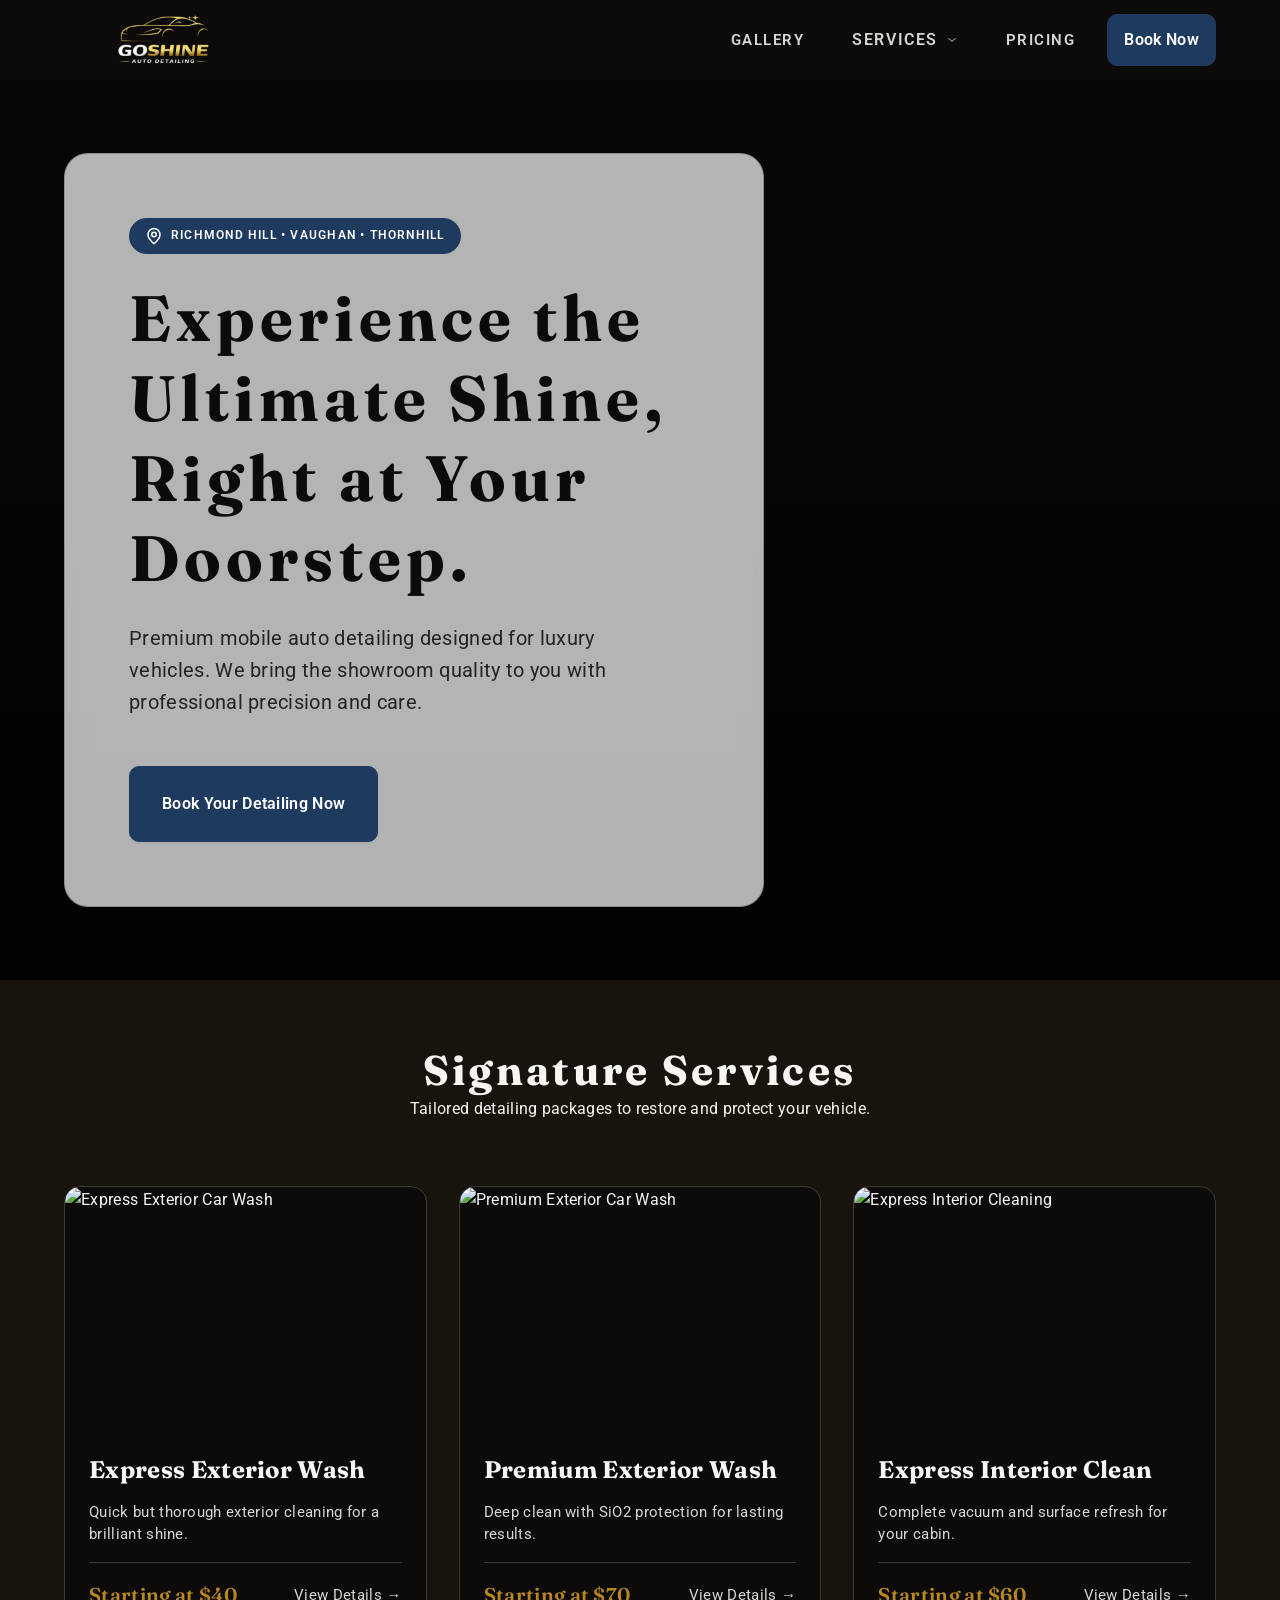
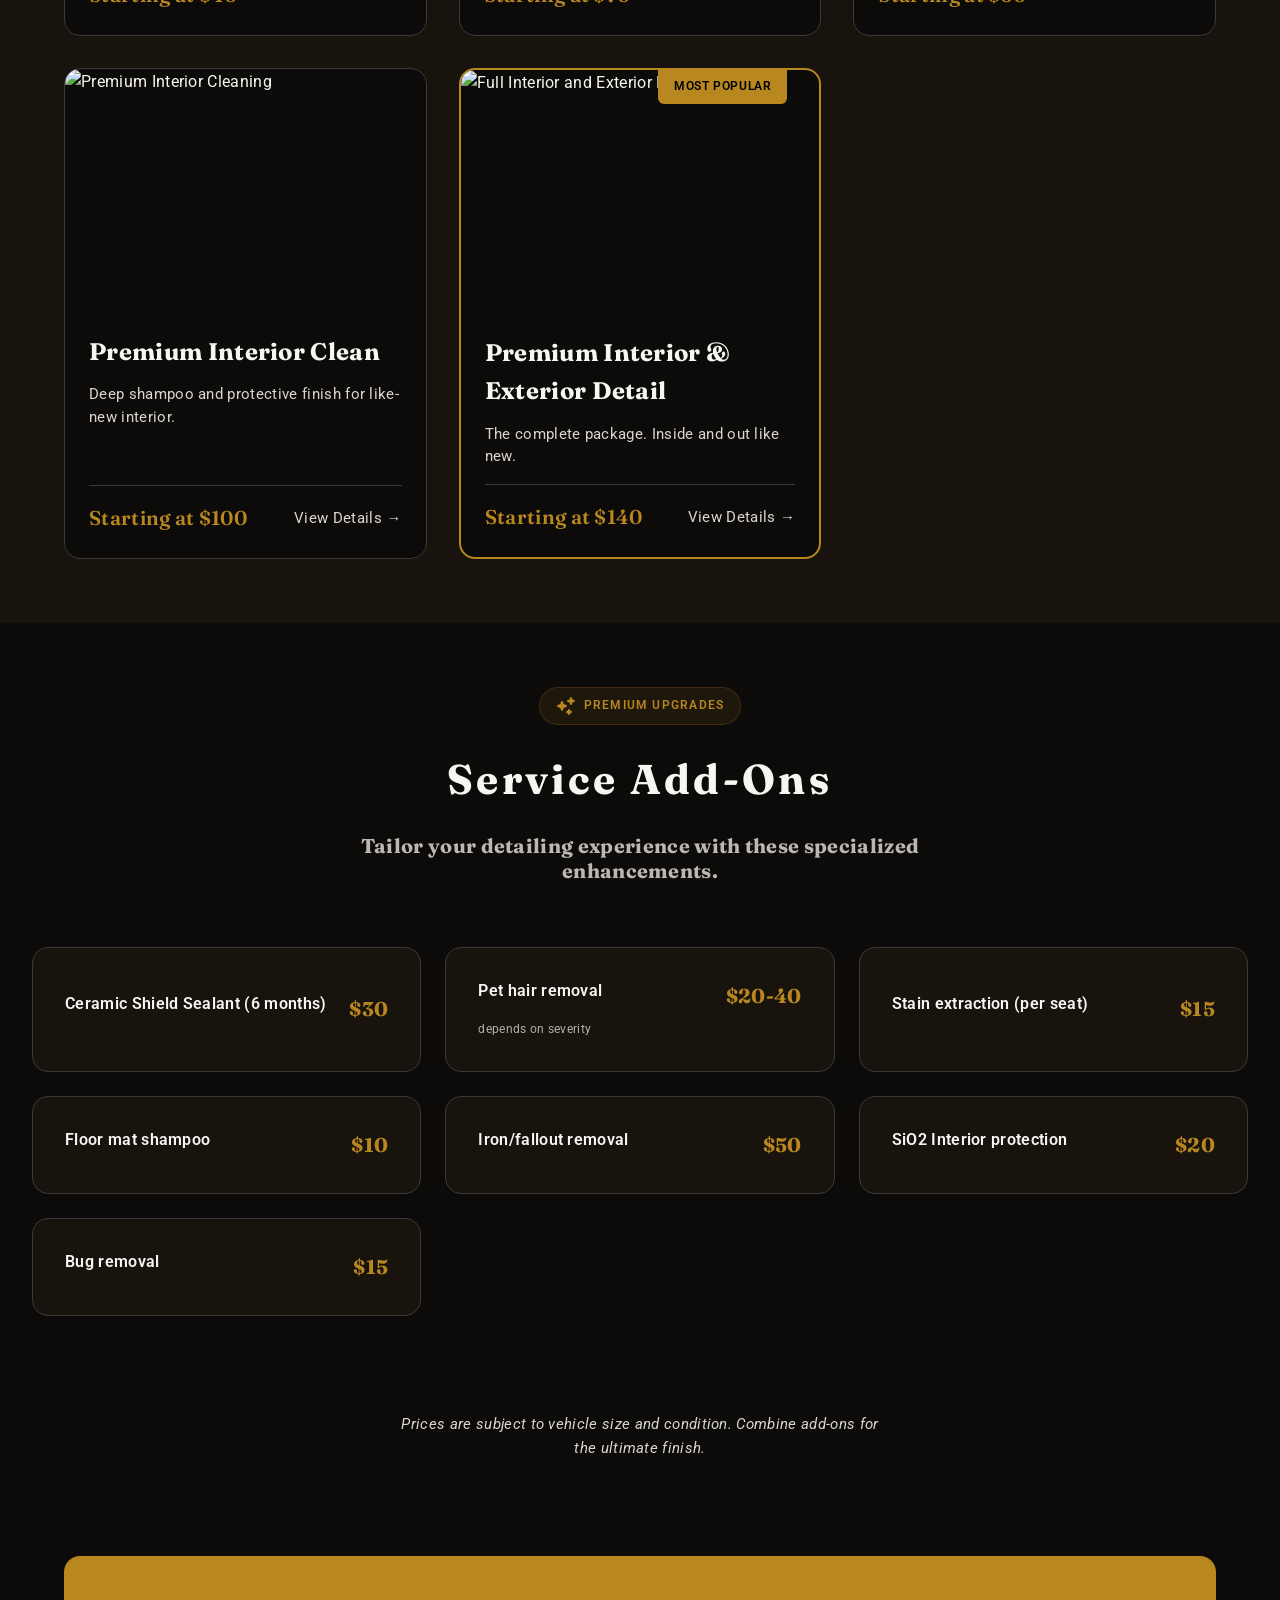
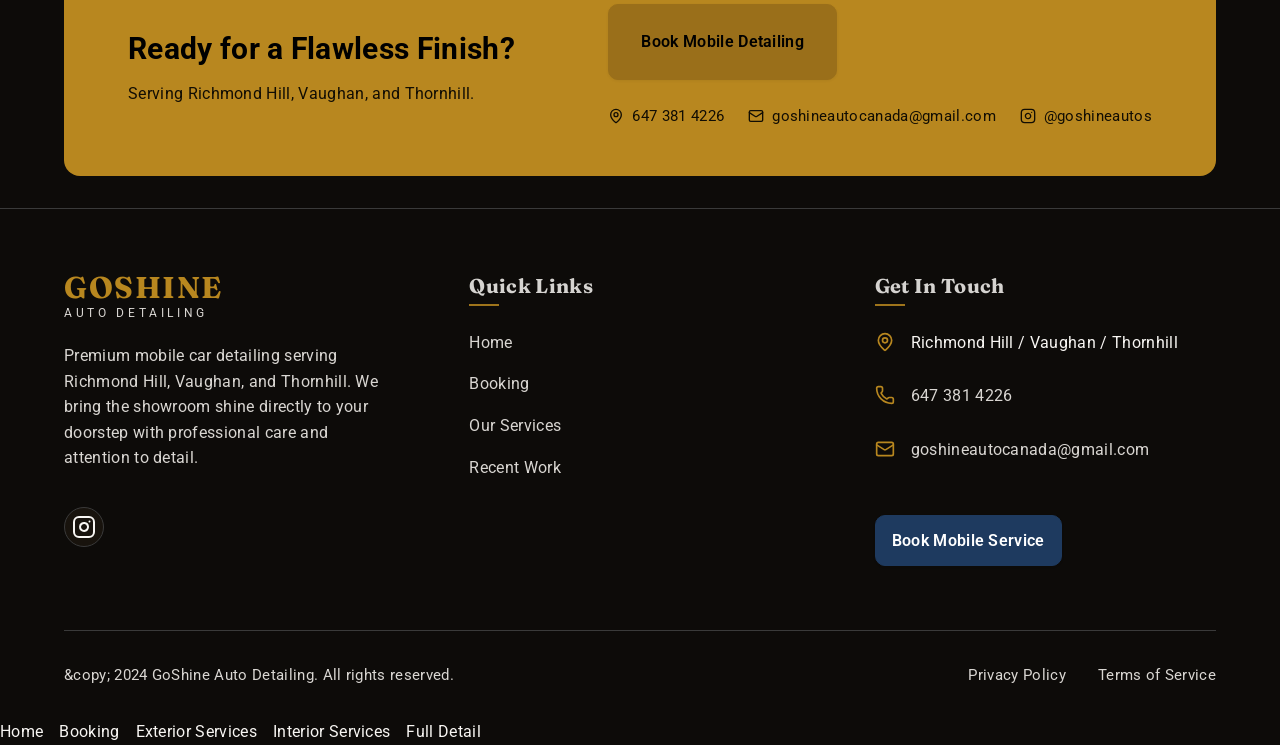
==== index.html @ 60685831 "Commit from TeleportHQ" ====
<!DOCTYPE html>
<html lang="en"
  ><head
    ><title>GoShine Detailing: Mobile Car Detailing in Richmond Hill</title
    ><meta
      name="description"
      content="Professional mobile interior and exterior car detailing services in the Richmond Hill area. Detailing for all vehicles. Book your service today."
    /><meta
      property="og:title"
      content="GoShine Detailing: Mobile Car Detailing in Richmond Hill"
    /><meta
      property="og:description"
      content="Professional mobile interior and exterior car detailing services in the Richmond Hill area. Detailing for all vehicles. Book your service today."
    /><meta
      property="og:image"
      content="https://aheioqhobo.cloudimg.io/v7/_playground-bucket-v2.teleporthq.io_/47fea3ae-00a5-467c-adc6-4e360d4fc31c/9500b003-5b5c-4bd1-be26-4af716f42c86?org_if_sml=1&amp;force_format=original"
    /><meta
      name="viewport"
      content="width=device-width, initial-scale=1.0"
    /><meta charset="utf-8" /><meta
      property="twitter:card"
      content="summary_large_image"
    />

    <style data-tag="reset-style-sheet">
      html {  line-height: 1.15;}body {  margin: 0;}* {  box-sizing: border-box;  border-width: 0;  border-style: solid;  -webkit-font-smoothing: antialiased;}p,li,ul,pre,div,h1,h2,h3,h4,h5,h6,figure,blockquote,figcaption {  margin: 0;  padding: 0;}button {  background-color: transparent;}button,input,optgroup,select,textarea {  font-family: inherit;  font-size: 100%;  line-height: 1.15;  margin: 0;}button,select {  text-transform: none;}button,[type="button"],[type="reset"],[type="submit"] {  -webkit-appearance: button;  color: inherit;}button::-moz-focus-inner,[type="button"]::-moz-focus-inner,[type="reset"]::-moz-focus-inner,[type="submit"]::-moz-focus-inner {  border-style: none;  padding: 0;}button:-moz-focus,[type="button"]:-moz-focus,[type="reset"]:-moz-focus,[type="submit"]:-moz-focus {  outline: 1px dotted ButtonText;}a {  color: inherit;  text-decoration: inherit;}pre {  white-space: normal;}input {  padding: 2px 4px;}img {  display: block;}details {  display: block;  margin: 0;  padding: 0;}summary::-webkit-details-marker {  display: none;}[data-thq="accordion"] [data-thq="accordion-content"] {  max-height: 0;  overflow: hidden;  transition: max-height 0.3s ease-in-out;  padding: 0;}[data-thq="accordion"] details[data-thq="accordion-trigger"][open] + [data-thq="accordion-content"] {  max-height: 1000vh;}details[data-thq="accordion-trigger"][open] summary [data-thq="accordion-icon"] {  transform: rotate(180deg);}html { scroll-behavior: smooth  }
    </style>
    <style data-tag="default-style-sheet">
      html {
        font-family: Roboto;
        font-size: 1rem;
      }

      body {
        font-weight: 400;
        font-style:normal;
        text-decoration: undefined;
        text-transform: undefined;
        letter-spacing: 0.02em;
        line-height: 1.6;
        color: var(--color-on-surface);
        background: var(--color-surface);

        fill: var(--color-on-surface);
      }
    </style>
    <link
      rel="stylesheet"
      href="https://unpkg.com/animate.css@4.1.1/animate.css"
    />
    <link
      rel="shortcut icon"
      href="public/company-logo.png"
      type="icon/png"
      sizes="32x32"
    />
    <link
      rel="stylesheet"
      href="https://fonts.googleapis.com/css2?family=Noto+Sans:ital,wght@0,100;0,200;0,300;0,400;0,500;0,600;0,700;0,800;0,900;1,100;1,200;1,300;1,400;1,500;1,600;1,700;1,800;1,900&amp;display=swap"
      data-tag="font"
    />
    <link
      rel="stylesheet"
      href="https://fonts.googleapis.com/css2?family=Inter:ital,wght@0,100;0,200;0,300;0,400;0,500;0,600;0,700;0,800;0,900;1,100;1,200;1,300;1,400;1,500;1,600;1,700;1,800;1,900&amp;display=swap"
      data-tag="font"
    />
    <link
      rel="stylesheet"
      href="https://fonts.googleapis.com/css2?family=STIX+Two+Text:ital,wght@0,400;0,500;0,600;0,700;1,400;1,500;1,600;1,700&amp;display=swap"
      data-tag="font"
    />
    <link
      rel="stylesheet"
      href="https://fonts.googleapis.com/css2?family=Roboto:ital,wght@0,100;0,200;0,300;0,400;0,500;0,600;0,700;0,800;0,900;1,100;1,200;1,300;1,400;1,500;1,600;1,700;1,800;1,900&amp;display=swap"
      data-tag="font"
    />
    <link
      rel="stylesheet"
      href="https://fonts.googleapis.com/css2?family=Fraunces:ital,wght@0,100;0,200;0,300;0,400;0,500;0,600;0,700;0,800;0,900;1,100;1,200;1,300;1,400;1,500;1,600;1,700;1,800;1,900&amp;display=swap"
      data-tag="font"
    />
    <link
      rel="stylesheet"
      href="https://unpkg.com/@teleporthq/teleport-custom-scripts/dist/style.css"
    />
    <style>
      [data-thq="thq-dropdown"]:hover > [data-thq="thq-dropdown-list"] {
          display: flex;
        }

        [data-thq="thq-dropdown"]:hover > div [data-thq="thq-dropdown-arrow"] {
          transform: rotate(90deg);
        }
    </style>
  </head>
  <body
    ><link rel="stylesheet" href="./style.css" /><div
      ><link href="./index.css" rel="stylesheet" /><div class="home-container1"
        ><navigation-wrapper class="navigation-wrapper"
          ><!--Navigation component--><div class="navigation-container1"
            ><div class="navigation-container2"
              ><div class="navigation-container3"
                ><style>
                  @media (prefers-reduced-motion: reduce) {
                  .navigation-mobile-overlay.is-active {
                    animation: none;
                  }
                  .navigation-wrapper, .navigation-link, .navigation-mobile-link {
                    transition: none;
                  }
                  }
                </style></div
              ></div
            ><nav class="navigation-wrapper"
              ><div class="navigation-container"
                ><a href="index.html"
                  ><div
                    aria-label="GoShine Auto Detailing Home"
                    class="navigation-logo-link"
                    ><div
                      class="navigation-thq-navigation-logo-icon-elm1 navigation-logo-icon"
                      ><img
                        alt="GoShine Auto Detailing Logo"
                        src="public/company-logo-transparent-200h.webp"
                        class="navigation-image" /></div></div></a
                ><div class="navigation-desktop-links"
                  ><a href="index.html"
                    ><div class="navigation-link"><span>Gallery</span></div></a
                  ><div class="navigation-dropdown"
                    ><button
                      aria-label="Services menu"
                      aria-expanded="false"
                      aria-haspopup="true"
                      class="button navigation-dropdown-trigger navigation-link"
                      ><span>Services</span
                      ><svg
                        fill="none"
                        width="12"
                        height="12"
                        stroke="currentColor"
                        viewBox="0 0 24 24"
                        stroke-width="2"
                        stroke-linecap="round"
                        stroke-linejoin="round"
                        class="navigation-thq-navigation-dropdown-icon-elm"
                      >
                        <path d="M6 9l6 6 6-6"></path></svg></button
                    ><div role="menu" class="navigation-dropdown-menu"
                      ><a href="exterior-services.html"
                        ><div role="menuitem" class="navigation-dropdown-item"
                          ><span>Exterior Services</span></div
                        ></a
                      ><a href="interior-services.html"
                        ><div role="menuitem" class="navigation-dropdown-item"
                          ><span>Interior Services</span></div
                        ></a
                      ><a href="full-detail.html"
                        ><div role="menuitem" class="navigation-dropdown-item"
                          ><span>Full Detail</span></div
                        ></a
                      ></div
                    ></div
                  ><a href="#services"
                    ><div
                      class="navigation-thq-navigation-link-elm3 navigation-link"
                      ><span>Pricing</span></div
                    ></a
                  ><a href="booking.html"
                    ><div class="btn btn-sm btn-primary"
                      ><span>Book Now</span></div
                    ></a
                  ></div
                ><button
                  id="navigationMobileToggle"
                  aria-label="Toggle Navigation Menu"
                  aria-controls="navigationMobileOverlay"
                  aria-expanded="false"
                  class="navigation-mobile-toggle"
                  ><svg
                    width="24"
                    xmlns="http://www.w3.org/2000/svg"
                    height="24"
                    viewBox="0 0 24 24"
                    class="navigation-icon-open"
                  >
                    <path
                      d="M4 8h16M4 16h16"
                      fill="none"
                      stroke="currentColor"
                      stroke-width="2"
                      stroke-linecap="round"
                      stroke-linejoin="round"
                    ></path></svg></button></div></nav
            ><div id="navigationMobileOverlay" class="navigation-mobile-overlay"
              ><div class="navigation-overlay-header"
                ><a href="index.html"
                  ><div class="navigation-logo-link"
                    ><div class="navigation-logo-icon"
                      ><img
                        alt="GoShine Auto Detailing Logo"
                        src="public/company-logo-transparent-200h.webp"
                        class="navigation-thq-image-elm" /></div></div></a
                ><button
                  id="navigationMobileClose"
                  aria-label="Close Navigation Menu"
                  class="navigation-mobile-close"
                  ><svg
                    width="24"
                    xmlns="http://www.w3.org/2000/svg"
                    height="24"
                    viewBox="0 0 24 24"
                  >
                    <path
                      d="M20 13c0 5-3.5 7.5-7.66 8.95a1 1 0 0 1-.67-.01C7.5 20.5 4 18 4 13V6a1 1 0 0 1 1-1c2 0 4.5-1.2 6.24-2.72a1.17 1.17 0 0 1 1.52 0C14.51 3.81 17 5 19 5a1 1 0 0 1 1 1zm-5.5-3.5l-5 5m0-5l5 5"
                      fill="none"
                      stroke="currentColor"
                      stroke-width="2"
                      stroke-linecap="round"
                      stroke-linejoin="round"
                    ></path></svg></button></div
              ><div class="navigation-overlay-content"
                ><div class="navigation-mobile-nav"
                  ><a href="index.html"
                    ><div class="navigation-mobile-link"
                      ><span>Gallery</span></div
                    ></a
                  ><a href="#services"
                    ><div
                      class="navigation-thq-navigation-mobile-link-elm2 navigation-mobile-link"
                      ><span>Pricing</span></div
                    ></a
                  ><a href="booking.html"
                    ><div class="navigation-mobile-link"
                      ><span>Booking</span></div
                    ></a
                  ><div data-thq="thq-dropdown" class="thq-dropdown"
                    ><div
                      data-thq="thq-dropdown-toggle"
                      aria-expanded="false"
                      class="thq-dropdown-toggle"
                      ><span>Services</span
                      ><div
                        data-thq="thq-dropdown-arrow"
                        class="navigation-thq-dropdown-arrow"
                        ><svg viewBox="0 0 1024 1024" class="navigation-icon14">
                          <path
                            d="M426 726v-428l214 214z"
                          ></path></svg></div></div
                    ><ul data-thq="thq-dropdown-list" class="thq-dropdown-list"
                      ><a href="exterior-services.html"
                        ><div class="navigation-mobile-link"
                          ><span>Exterior Services</span></div
                        ></a
                      ><a href="interior-services.html"
                        ><div class="navigation-mobile-link"
                          ><span>Interior Services</span></div
                        ></a
                      ><a href="full-detail.html"
                        ><div class="navigation-mobile-link"
                          ><span>Full Detail</span></div
                        ></a
                      ></ul
                    ></div
                  ></div
                ><div class="navigation-mobile-footer"
                  ><p class="navigation-mobile-location"
                    >Richmond Hill • Vaughan • Thornhill</p
                  ><div class="navigation-thq-navigation-mobile-contact-elm"
                    ><a href="tel:6473814226" class="navigation-link3"
                      ><div class="navigation-mobile-contact-link"
                        ><svg
                          fill="none"
                          width="18"
                          height="18"
                          stroke="currentColor"
                          viewBox="0 0 24 24"
                          stroke-width="2"
                        >
                          <path
                            d="M20 10c0 4.993-5.539 10.193-7.399 11.799a1 1 0 0 1-1.202 0C9.539 20.193 4 14.993 4 10a8 8 0 0 1 16 0"
                            stroke-linecap="round"
                            stroke-linejoin="round"
                          ></path>
                          <circle r="3" cx="12" cy="10"></circle></svg
                        ><span>647 381 4226</span></div
                      ></a
                    ><a
                      href="mailto:goshineautocanada@gmail.com?subject="
                      class="navigation-link4"
                      ><div class="navigation-mobile-contact-link"
                        ><svg
                          fill="none"
                          width="18"
                          height="18"
                          stroke="currentColor"
                          viewBox="0 0 24 24"
                          stroke-width="2"
                        >
                          <path
                            d="m22 7l-8.991 5.727a2 2 0 0 1-2.009 0L2 7"
                            stroke-linecap="round"
                            stroke-linejoin="round"
                          ></path>
                          <rect
                            x="2"
                            y="4"
                            rx="2"
                            width="20"
                            height="16"
                            stroke-linecap="round"
                            stroke-linejoin="round"
                          ></rect></svg
                        ><span>goshineautocanada@gmail.com</span></div
                      ></a
                    ><a
                      href="https://www.instagram.com/goshineautos/"
                      class="navigation-link5"
                      ><div class="navigation-mobile-contact-link"
                        ><svg
                          fill="none"
                          width="18"
                          height="18"
                          stroke="currentColor"
                          viewBox="0 0 24 24"
                          stroke-width="2"
                        >
                          <rect
                            x="2"
                            y="2"
                            rx="5"
                            width="20"
                            height="20"
                            stroke-linecap="round"
                            stroke-linejoin="round"
                          ></rect>
                          <path
                            d="M16 11.37A4 4 0 1 1 12.63 8 4 4 0 0 1 16 11.37z"
                            stroke-linecap="round"
                            stroke-linejoin="round"
                          ></path>
                          <line
                            x1="17.5"
                            x2="17.51"
                            y1="6.5"
                            y2="6.5"
                            stroke-linecap="round"
                            stroke-linejoin="round"
                          ></line></svg
                        ><span>@goshineautos</span></div
                      ></a
                    ></div
                  ><a href="booking.html"
                    ><div class="btn-lg btn btn-primary navigation-mobile-cta"
                      ><span>Book Premium Detailing</span></div
                    ></a
                  ></div
                ></div
              ></div
            ><div class="navigation-container4"
              ><div class="navigation-container5"
                ><style>
                          @keyframes navigationFadeIn {from {opacity: 0;
                  transform: translateY(-10px);}
                  to {opacity: 1;
                  transform: translateY(0);}}
                </style>
              </div></div
            ><div class="navigation-container6"
              ><div class="navigation-container7"
                ><script>
                  document.addEventListener('DOMContentLoaded', function() {
                    ;(function () {
                              const mobileToggle = document.getElementById("navigationMobileToggle")
                              const mobileOverlay = document.getElementById("navigationMobileOverlay")
                              const mobileClose = document.getElementById("navigationMobileClose")
                              const mobileLinks = document.querySelectorAll(".navigation-mobile-link")
                              const dropdownToggle = document.querySelector('[data-thq="thq-dropdown-toggle"]')
                              const dropdown = document.querySelector('[data-thq="thq-dropdown"]')
                              const dropdownArrow = document.querySelector('[data-thq="thq-dropdown-arrow"]')

                              function openMenu() {
                                mobileOverlay.classList.add("is-active")
                                mobileToggle.setAttribute("aria-expanded", "true")
                                document.body.style.overflow = "hidden"
                              }
                              function closeMenu() {
                                mobileOverlay.classList.remove("is-active")
                                mobileToggle.setAttribute("aria-expanded", "false")
                                document.body.style.overflow = ""
                              }

                              // Dropdown toggle functionality
                              if (dropdownToggle && dropdown) {
                                dropdownToggle.addEventListener("click", (e) => {
                                  e.preventDefault()
                                  const isOpen = dropdown.getAttribute("data-thq-state") === "open"
                                  if (isOpen) {
                                    dropdown.setAttribute("data-thq-state", "closed")
                                    if (dropdownArrow) dropdownArrow.style.transform = "rotate(0deg)"
                                  } else {
                                    dropdown.setAttribute("data-thq-state", "open")
                                    if (dropdownArrow) dropdownArrow.style.transform = "rotate(90deg)"
                                  }
                                })
                              }

                              mobileToggle.addEventListener("click", openMenu)
                              mobileClose.addEventListener("click", closeMenu)
                              mobileLinks.forEach((link) => {
                                link.addEventListener("click", closeMenu)
                              })
                              // Close on escape key
                              document.addEventListener("keydown", (e) => {
                                if (e.key === "Escape" && mobileOverlay.classList.contains("is-active")) {
                                  closeMenu()
                                }
                              })
                            })()
                  });
                </script></div
              ></div
            ></div
          ></navigation-wrapper
        ><section class="hero-section"
          ><div class="hero-bg-media"
            ><video
              src="https://videos.pexels.com/video-files/6872083/6872083-hd_1280_720_25fps.mp4"
              loop="true"
              muted="true"
              poster="https://images.pexels.com/videos/6872083/pictures/preview-0.jpg"
              autoplay="true"
              playsinline="true"
            ></video
            ><div class="hero-overlay"></div></div
          ><div class="hero-container"
            ><div class="hero-card"
              ><div class="hero-badge"
                ><div class="flex-row"
                  ><svg
                    width="18"
                    xmlns="http://www.w3.org/2000/svg"
                    height="18"
                    viewBox="0 0 24 24"
                  >
                    <g
                      fill="none"
                      stroke="currentColor"
                      stroke-width="2"
                      stroke-linecap="round"
                      stroke-linejoin="round"
                    >
                      <path
                        d="M20 10c0 4.993-5.539 10.193-7.399 11.799a1 1 0 0 1-1.202 0C9.539 20.193 4 14.993 4 10a8 8 0 0 1 16 0"
                      ></path>
                      <circle r="3" cx="12" cy="10"></circle>
                    </g></svg
                  ><span>Richmond Hill • Vaughan • Thornhill</span></div
                ></div
              ><h1 class="hero-title home-hero-title"
                >Experience the Ultimate Shine, Right at Your Doorstep.</h1
              ><p class="home-hero-subtitle hero-subtitle"
                >Premium mobile auto detailing designed for luxury vehicles. We
                bring the showroom quality to you with professional precision
                and care.</p
              ><div class="hero-actions"
                ><a href="booking.html"
                  ><div
                    ><div class="btn-lg btn btn-primary"
                      ><span>Book Your Detailing Now</span></div
                    ></div
                  ></a
                ></div
              ></div
            ></div
          ></section
        ><section id="services" class="services-section"
          ><div class="services-container"
            ><div class="services-header"
              ><h2 class="section-title">Signature Services</h2
              ><p class="section-content"
                >Tailored detailing packages to restore and protect your
                vehicle.</p
              ></div
            ><div class="services-grid"
              ><div data-service="express-exterior" class="service-card"
                ><div class="service-image"
                  ><img
                    alt="Express Exterior Car Wash"
                    src="https://images.pexels.com/photos/4870702/pexels-photo-4870702.jpeg?auto=compress&amp;cs=tinysrgb&amp;w=1500" /></div
                ><div class="service-card-content"
                  ><h3 class="service-name">Express Exterior Wash</h3
                  ><p class="service-description"
                    >Quick but thorough exterior cleaning for a brilliant
                    shine.</p
                  ><div class="service-card-footer"
                    ><span class="starting-price">Starting at $40</span
                    ><a
                      href="exterior-services.html"
                      class="home-thq-view-details-elm1 view-details"
                      >View Details →</a
                    ></div
                  ></div
                ></div
              ><div data-service="premium-exterior" class="service-card"
                ><div class="service-image"
                  ><img
                    alt="Premium Exterior Car Wash"
                    src="https://images.pexels.com/photos/6872582/pexels-photo-6872582.jpeg?auto=compress&amp;cs=tinysrgb&amp;w=1500" /></div
                ><div class="service-card-content"
                  ><h3 class="service-name">Premium Exterior Wash</h3
                  ><p class="service-description"
                    >Deep clean with SiO2 protection for lasting results.</p
                  ><div class="service-card-footer"
                    ><span class="starting-price">Starting at $70</span
                    ><a
                      href="exterior-services.html"
                      class="home-thq-view-details-elm2 view-details"
                      >View Details →</a
                    ></div
                  ></div
                ></div
              ><div data-service="express-interior" class="service-card"
                ><div class="service-image"
                  ><img
                    alt="Express Interior Cleaning"
                    src="https://images.pexels.com/photos/5233264/pexels-photo-5233264.jpeg?auto=compress&amp;cs=tinysrgb&amp;w=1500" /></div
                ><div class="service-card-content"
                  ><h3 class="service-name">Express Interior Clean</h3
                  ><p class="service-description"
                    >Complete vacuum and surface refresh for your cabin.</p
                  ><div class="service-card-footer"
                    ><span class="starting-price">Starting at $60</span
                    ><a
                      href="interior-services.html"
                      class="home-thq-view-details-elm3 view-details"
                      >View Details →</a
                    ></div
                  ></div
                ></div
              ><div data-service="premium-interior" class="service-card"
                ><div class="service-image"
                  ><img
                    alt="Premium Interior Cleaning"
                    src="https://images.pexels.com/photos/5233285/pexels-photo-5233285.jpeg?auto=compress&amp;cs=tinysrgb&amp;w=1500" /></div
                ><div class="service-card-content"
                  ><h3 class="service-name">Premium Interior Clean</h3
                  ><p class="service-description"
                    >Deep shampoo and protective finish for like-new
                    interior.</p
                  ><div class="service-card-footer"
                    ><span class="starting-price">Starting at $100</span
                    ><a
                      href="interior-services.html"
                      class="home-thq-view-details-elm4 view-details"
                      >View Details →</a
                    ></div
                  ></div
                ></div
              ><div
                data-service="full-detail"
                class="home-thq-service-card-elm5 service-card"
                ><div class="home-thq-popular-badge-elm"
                  ><span>Most Popular</span></div
                ><div class="service-image"
                  ><img
                    alt="Full Interior and Exterior Detail"
                    src="https://images.pexels.com/photos/6873174/pexels-photo-6873174.jpeg?auto=compress&amp;cs=tinysrgb&amp;w=1500" /></div
                ><div class="service-card-content"
                  ><h3 class="service-name"
                    >Premium Interior &amp; Exterior Detail</h3
                  ><p class="service-description"
                    >The complete package. Inside and out like new.</p
                  ><div class="service-card-footer"
                    ><span class="starting-price">Starting at $140</span
                    ><a
                      href="full-detail.html"
                      class="home-thq-view-details-elm5 view-details"
                      >View Details →</a
                    ></div
                  ></div
                ></div
              ></div
            ></div
          ><div id="modal-express-exterior" class="service-modal"
            ><div
              onclick="closeServiceModal('express-exterior')"
              class="service-modal-overlay"
            ></div
            ><div class="service-modal-content"
              ><button
                onclick="closeServiceModal('express-exterior')"
                aria-label="Close modal"
                class="button service-modal-close"
                ><svg
                  fill="none"
                  width="24"
                  height="24"
                  stroke="currentColor"
                  viewBox="0 0 24 24"
                  stroke-width="2"
                >
                  <path d="M18 6L6 18M6 6l12 12"></path></svg></button
              ><div class="service-modal-header"
                ><h3>Express Exterior Wash</h3
                ><p class="modal-subtitle"
                  >Quick but thorough exterior cleaning</p
                ></div
              ><div class="service-modal-body"
                ><ul class="service-features list"
                  ><li class="list-item"
                    ><span>Safe Pressure Wash &amp; Foam Bath</span></li
                  ><li class="list-item"
                    ><span>Hand Wash &amp; Towel Dry</span></li
                  ><li class="list-item"><span>Wheel &amp; Tire Clean</span></li
                  ><li class="list-item"><span>Tire Dressing</span></li
                  ><li class="list-item"
                    ><span>Door Jamb Wipe-Down</span></li
                  ></ul
                ><div class="service-pricing"
                  ><h4>Pricing</h4
                  ><div class="pricing-row"
                    ><span class="vehicle-type">Sedan</span
                    ><span class="price">$40</span></div
                  ><div class="pricing-row"
                    ><span class="vehicle-type">SUV</span
                    ><span class="price">$50</span></div
                  ></div
                ></div
              ><div class="service-modal-footer"
                ><a href="booking.html"
                  ><div class="btn-lg btn btn-primary"
                    ><span>Book This Service</span></div
                  ></a
                ></div
              ></div
            ></div
          ><div id="modal-premium-exterior" class="service-modal"
            ><div
              onclick="closeServiceModal('premium-exterior')"
              class="service-modal-overlay"
            ></div
            ><div class="service-modal-content"
              ><button
                onclick="closeServiceModal('premium-exterior')"
                aria-label="Close modal"
                class="button service-modal-close"
                ><svg
                  fill="none"
                  width="24"
                  height="24"
                  stroke="currentColor"
                  viewBox="0 0 24 24"
                  stroke-width="2"
                >
                  <path d="M18 6L6 18M6 6l12 12"></path></svg></button
              ><div class="service-modal-header"
                ><h3>Premium Exterior Wash</h3
                ><p class="modal-subtitle"
                  >Deep clean with lasting protection</p
                ></div
              ><div class="service-modal-body"
                ><ul class="service-features list"
                  ><li class="list-item"
                    ><span>Safe Hand Wash &amp; De-Bug</span></li
                  ><li class="list-item"
                    ><span>Deep Wheel &amp; Well Clean</span></li
                  ><li class="list-item"><span>Precision Brush Detail</span></li
                  ><li class="list-item"
                    ><span>6-Month SiO2 Protection</span></li
                  ><li class="list-item"
                    ><span>Trim &amp; Tire Restoration</span></li
                  ><li class="list-item"
                    ><span>Door &amp; Trunk Jambs</span></li
                  ></ul
                ><div class="service-pricing"
                  ><h4>Pricing</h4
                  ><div class="pricing-row"
                    ><span class="vehicle-type">Sedan</span
                    ><span class="price">$70</span></div
                  ><div class="pricing-row"
                    ><span class="vehicle-type">SUV</span
                    ><span class="price">$80</span></div
                  ></div
                ></div
              ><div class="service-modal-footer"
                ><a href="booking.html"
                  ><div class="btn-lg btn btn-primary"
                    ><span>Book This Service</span></div
                  ></a
                ></div
              ></div
            ></div
          ><div id="modal-express-interior" class="service-modal"
            ><div
              onclick="closeServiceModal('express-interior')"
              class="service-modal-overlay"
            ></div
            ><div class="service-modal-content"
              ><button
                onclick="closeServiceModal('express-interior')"
                aria-label="Close modal"
                class="button service-modal-close"
                ><svg
                  fill="none"
                  width="24"
                  height="24"
                  stroke="currentColor"
                  viewBox="0 0 24 24"
                  stroke-width="2"
                >
                  <path d="M18 6L6 18M6 6l12 12"></path></svg></button
              ><div class="service-modal-header"
                ><h3>Express Interior Clean</h3
                ><p class="modal-subtitle">Complete cabin refresh</p></div
              ><div class="service-modal-body"
                ><ul class="service-features list"
                  ><li class="list-item"
                    ><span>Complete Interior Vacuum</span></li
                  ><li class="list-item"><span>Surface Wipe-Down</span></li
                  ><li class="list-item"><span>Door Jamb Refresh</span></li
                  ><li class="list-item"><span>Rubber Mat Wash</span></li
                  ><li class="list-item"><span>Light Spot Cleaning</span></li
                  ><li class="list-item"><span>Streak-Free Glass</span></li></ul
                ><div class="service-pricing"
                  ><h4>Pricing</h4
                  ><div class="pricing-row"
                    ><span class="vehicle-type">Sedan</span
                    ><span class="price">$60</span></div
                  ><div class="pricing-row"
                    ><span class="vehicle-type">SUV</span
                    ><span class="price">$70</span></div
                  ><div class="pricing-row"
                    ><span class="vehicle-type">Truck/Large SUV/Minivan</span
                    ><span class="price">$80</span></div
                  ></div
                ></div
              ><div class="service-modal-footer"
                ><a href="booking.html"
                  ><div class="btn-lg btn btn-primary"
                    ><span>Book This Service</span></div
                  ></a
                ></div
              ></div
            ></div
          ><div id="modal-premium-interior" class="service-modal"
            ><div
              onclick="closeServiceModal('premium-interior')"
              class="service-modal-overlay"
            ></div
            ><div class="service-modal-content"
              ><button
                onclick="closeServiceModal('premium-interior')"
                aria-label="Close modal"
                class="button service-modal-close"
                ><svg
                  fill="none"
                  width="24"
                  height="24"
                  stroke="currentColor"
                  viewBox="0 0 24 24"
                  stroke-width="2"
                >
                  <path d="M18 6L6 18M6 6l12 12"></path></svg></button
              ><div class="service-modal-header"
                ><h3>Premium Interior Clean</h3
                ><p class="modal-subtitle"
                  >Deep clean with protective finish</p
                ></div
              ><div class="service-modal-body"
                ><ul class="service-features list"
                  ><li class="list-item"
                    ><span>Deep Carpet &amp; Mat Shampoo</span></li
                  ><li class="list-item"
                    ><span>Precision Surface Cleaning</span></li
                  ><li class="list-item"><span>Door &amp; Trunk Jambs</span></li
                  ><li class="list-item"
                    ><span>3-Month Protective Finish</span></li
                  ><li class="list-item"
                    ><span>Crystal Clear Glass</span></li
                  ></ul
                ><div class="service-pricing"
                  ><h4>Pricing</h4
                  ><div class="pricing-row"
                    ><span class="vehicle-type">Sedan</span
                    ><span class="price">$100</span></div
                  ><div class="pricing-row"
                    ><span class="vehicle-type">SUV</span
                    ><span class="price">$120</span></div
                  ><div class="pricing-row"
                    ><span class="vehicle-type">Truck/Large SUV/Minivan</span
                    ><span class="price">$130</span></div
                  ></div
                ></div
              ><div class="service-modal-footer"
                ><a href="booking.html"
                  ><div class="btn-lg btn btn-primary"
                    ><span>Book This Service</span></div
                  ></a
                ></div
              ></div
            ></div
          ><div id="modal-full-detail" class="service-modal"
            ><div
              onclick="closeServiceModal('full-detail')"
              class="service-modal-overlay"
            ></div
            ><div class="service-modal-content"
              ><button
                onclick="closeServiceModal('full-detail')"
                aria-label="Close modal"
                class="button service-modal-close"
                ><svg
                  fill="none"
                  width="24"
                  height="24"
                  stroke="currentColor"
                  viewBox="0 0 24 24"
                  stroke-width="2"
                >
                  <path d="M18 6L6 18M6 6l12 12"></path></svg></button
              ><div class="service-modal-header"
                ><div class="home-thq-modal-badge-elm"
                  ><span>Most Popular</span></div
                ><h3>Premium Interior &amp; Exterior Detail</h3
                ><p class="modal-subtitle"
                  >The complete detailing experience</p
                ></div
              ><div class="service-modal-body"
                ><ul class="service-features list"
                  ><li class="list-item"
                    ><span>Deep Hand Wash &amp; De-Bug</span></li
                  ><li class="list-item"
                    ><span>Total Wheel &amp; Well Care</span></li
                  ><li class="list-item"><span>Precision Brush Detail</span></li
                  ><li class="list-item"
                    ><span>Deep Shampoo &amp; Extraction</span></li
                  ><li class="list-item"
                    ><span>6-Month SiO2 Protection</span></li
                  ><li class="list-item"
                    ><span>Advanced Surface Restoration</span></li
                  ><li class="list-item"><span>Complete Jamb Cleaning</span></li
                  ><li class="list-item"
                    ><span>Crystal Clear Glass</span></li
                  ></ul
                ><div class="service-pricing"
                  ><h4>Pricing</h4
                  ><div class="pricing-row"
                    ><span class="vehicle-type">Sedan</span
                    ><span class="price">$140</span></div
                  ><div class="pricing-row"
                    ><span class="vehicle-type">SUV</span
                    ><span class="price">$170</span></div
                  ><div class="pricing-row"
                    ><span class="vehicle-type">Truck/Large SUV/Minivan</span
                    ><span class="price">$180</span></div
                  ></div
                ></div
              ><div class="service-modal-footer"
                ><a href="booking.html"
                  ><div class="btn-lg btn btn-primary"
                    ><span>Book This Service</span></div
                  ></a
                ></div
              ></div
            ></div
          ><div class="home-container3"
            ><div class="home-container4"
              ><script>
                document.addEventListener('DOMContentLoaded', function() {
                  (function(){
                        function openServiceModal(serviceId) {
                          const modal = document.getElementById("modal-" + serviceId)
                          if (modal) {
                            modal.classList.add("is-active")
                            document.body.style.overflow = "hidden"
                          }
                        }

                        function closeServiceModal(serviceId) {
                          const modal = document.getElementById("modal-" + serviceId)
                          if (modal) {
                            modal.classList.remove("is-active")
                            document.body.style.overflow = ""
                          }
                        }

                        // Close modal on Escape key
                        document.addEventListener("keydown", (e) => {
                          if (e.key === "Escape") {
                            const activeModal = document.querySelector(".service-modal.is-active")
                            if (activeModal) {
                              activeModal.classList.remove("is-active")
                              document.body.style.overflow = ""
                            }
                          }
                        })
                      })()
                });
              </script></div
            ></div
          ></section
        ><add-ons-wrapper class="add-ons-wrapper"
          ><!--AddOns component--><div class="add-ons-container1"
            ><section aria-labelledby="add-ons-title" class="add-ons-section"
              ><div class="add-ons-container"
                ><header class="add-ons-header"
                  ><div class="add-ons-badge"
                    ><svg
                      width="20"
                      xmlns="http://www.w3.org/2000/svg"
                      height="20"
                      viewBox="0 0 20 20"
                      aria-hidden="true"
                    >
                      <path
                        d="M15.98 1.804a1 1 0 0 0-1.96 0l-.24 1.192a1 1 0 0 1-.784.785l-1.192.238a1 1 0 0 0 0 1.962l1.192.238a1 1 0 0 1 .785.785l.238 1.192a1 1 0 0 0 1.962 0l.238-1.192a1 1 0 0 1 .785-.785l1.192-.238a1 1 0 0 0 0-1.962l-1.192-.238a1 1 0 0 1-.785-.785zm-9.031 3.88a1 1 0 0 0-1.898 0l-.683 2.051a1 1 0 0 1-.633.633l-2.051.683a1 1 0 0 0 0 1.898l2.051.684a1 1 0 0 1 .633.632l.683 2.051a1 1 0 0 0 1.898 0l.683-2.051a1 1 0 0 1 .633-.633l2.051-.683a1 1 0 0 0 0-1.898l-2.051-.683a1 1 0 0 1-.633-.633zm7 8a1 1 0 0 0-1.898 0l-.184.551a1 1 0 0 1-.632.633l-.551.183a1 1 0 0 0 0 1.898l.551.183a1 1 0 0 1 .633.633l.183.551a1 1 0 0 0 1.898 0l.184-.551a1 1 0 0 1 .632-.633l.551-.183a1 1 0 0 0 0-1.898l-.551-.184a1 1 0 0 1-.633-.632z"
                        fill="currentColor"
                      ></path></svg
                    ><span>Premium Upgrades</span></div
                  ><h2 id="add-ons-title" class="section-title"
                    >Service Add-Ons</h2
                  ><p class="section-subtitle"
                    >Tailor your detailing experience with these specialized
                    enhancements.</p
                  ></header
                ><div class="add-ons-grid"
                  ><div class="add-ons-card"
                    ><div class="add-ons-card-content"
                      ><span class="add-ons-name"
                        >Ceramic Shield Sealant (6 months)</span
                      ><span class="add-ons-price">$30</span></div
                    ></div
                  ><div class="add-ons-card"
                    ><div class="add-ons-card-content"
                      ><span class="add-ons-name">Pet hair removal</span
                      ><span class="add-ons-price">$20-40</span></div
                    ><p class="add-ons-note">depends on severity</p></div
                  ><div class="add-ons-card"
                    ><div class="add-ons-card-content"
                      ><span class="add-ons-name"
                        >Stain extraction (per seat)</span
                      ><span class="add-ons-price">$15</span></div
                    ></div
                  ><div class="add-ons-card"
                    ><div class="add-ons-card-content"
                      ><span class="add-ons-name">Floor mat shampoo</span
                      ><span class="add-ons-price">$10</span></div
                    ></div
                  ><div class="add-ons-card"
                    ><div class="add-ons-card-content"
                      ><span class="add-ons-name">Iron/fallout removal</span
                      ><span class="add-ons-price">$50</span></div
                    ></div
                  ><div class="add-ons-card"
                    ><div class="add-ons-card-content"
                      ><span class="add-ons-name">SiO2 Interior protection</span
                      ><span class="add-ons-price">$20</span></div
                    ></div
                  ><div class="add-ons-card"
                    ><div class="add-ons-card-content"
                      ><span class="add-ons-name">Bug removal</span
                      ><span class="add-ons-price">$15</span></div
                    ></div
                  ></div
                ><footer class="add-ons-footer"
                  ><p class="add-ons-disclaimer"
                    >Prices are subject to vehicle size and condition. Combine
                    add-ons for the ultimate finish.</p
                  ></footer
                ></div
              ></section
            ><div class="add-ons-container2"
              ><div class="add-ons-container3"
                ><script defer="" data-name="add-ons-interactions">
                  document.addEventListener('DOMContentLoaded', function() {
                    (function(){
                      const addOnsCards = document.querySelectorAll(".add-ons-card")

                      const revealOnScroll = () => {
                        addOnsCards.forEach((card, index) => {
                          const cardTop = card.getBoundingClientRect().top
                          const triggerBottom = window.innerHeight * 0.9

                          if (cardTop < triggerBottom) {
                            card.style.opacity = "1"
                            card.style.transform = "translateY(0)"
                            card.style.transitionDelay = `${index * 50}ms`
                          }
                        })
                      }

                      // Set initial state for cards
                      addOnsCards.forEach((card) => {
                        card.style.opacity = "0"
                        card.style.transform = "translateY(20px)"
                        card.style.transition = "opacity 0.5s ease-out, transform 0.5s ease-out"
                      })

                      window.addEventListener("scroll", revealOnScroll)
                      revealOnScroll() // Run once on load
                    })()
                  });
                </script></div
              ></div
            ></div
          ></add-ons-wrapper
        ><section class="cta-section"
          ><div class="cta-alert-wrapper"
            ><div class="cta-content"
              ><div class="cta-text-group"
                ><h2 class="cta-title">Ready for a Flawless Finish?</h2
                ><p class="cta-subtitle"
                  >Serving Richmond Hill, Vaughan, and Thornhill.</p
                ></div
              ><div class="cta-actions"
                ><a href="booking.html"
                  ><div
                    ><div class="home-thq-btn-lg-elm2 btn-lg btn btn-secondary"
                      ><span>Book Mobile Detailing</span></div
                    ></div
                  ></a
                ><div class="home-thq-cta-contact-info-elm"
                  ><a href="tel:6473814226" class="home-link1"
                    ><div class="cta-contact-link"
                      ><svg
                        fill="none"
                        width="16"
                        height="16"
                        stroke="currentColor"
                        viewBox="0 0 24 24"
                        stroke-width="2"
                      >
                        <path
                          d="M20 10c0 4.993-5.539 10.193-7.399 11.799a1 1 0 0 1-1.202 0C9.539 20.193 4 14.993 4 10a8 8 0 0 1 16 0"
                          stroke-linecap="round"
                          stroke-linejoin="round"
                        ></path>
                        <circle r="3" cx="12" cy="10"></circle></svg
                      ><span>647 381 4226</span></div
                    ></a
                  ><a
                    href="mailto:goshineautocanada@gmail.com?subject="
                    class="home-link2"
                    ><div class="cta-contact-link"
                      ><svg
                        fill="none"
                        width="16"
                        height="16"
                        stroke="currentColor"
                        viewBox="0 0 24 24"
                        stroke-width="2"
                      >
                        <path
                          d="m22 7l-8.991 5.727a2 2 0 0 1-2.009 0L2 7"
                          stroke-linecap="round"
                          stroke-linejoin="round"
                        ></path>
                        <rect
                          x="2"
                          y="4"
                          rx="2"
                          width="20"
                          height="16"
                          stroke-linecap="round"
                          stroke-linejoin="round"
                        ></rect></svg
                      ><span>goshineautocanada@gmail.com</span></div
                    ></a
                  ><a
                    href="https://www.instagram.com/goshineautos/"
                    class="home-link3"
                    ><div class="cta-contact-link"
                      ><svg
                        fill="none"
                        width="16"
                        height="16"
                        stroke="currentColor"
                        viewBox="0 0 24 24"
                        stroke-width="2"
                      >
                        <rect
                          x="2"
                          y="2"
                          rx="5"
                          width="20"
                          height="20"
                          stroke-linecap="round"
                          stroke-linejoin="round"
                        ></rect>
                        <path
                          d="M16 11.37A4 4 0 1 1 12.63 8 4 4 0 0 1 16 11.37z"
                          stroke-linecap="round"
                          stroke-linejoin="round"
                        ></path>
                        <line
                          x1="17.5"
                          x2="17.51"
                          y1="6.5"
                          y2="6.5"
                          stroke-linecap="round"
                          stroke-linejoin="round"
                        ></line></svg
                      ><span>@goshineautos</span></div
                    ></a
                  ></div
                ></div
              ></div
            ></div
          ></section
        ><div class="home-container6"
          ><div class="home-container7"
            ><style>
              section {
                position: relative;
                overflow: hidden;
              }
            </style></div
          ></div
        ><div class="home-container8"
          ><div class="home-container9"
            ><script>
              document.addEventListener('DOMContentLoaded', function() {
                ;(function () {
                          // Gallery Carousel Logic
                          const carousel = document.getElementById("galleryCarousel")
                          const dots = document.querySelectorAll(".gallery-dot")
                          if (carousel && dots.length > 0) {
                            carousel.addEventListener("scroll", () => {
                              const scrollPos = carousel.scrollLeft
                              const width = carousel.offsetWidth
                              const index = Math.round(scrollPos / width)
                              dots.forEach((dot, i) => {
                                if (i === index) {
                                  dot.classList.add("active")
                                } else {
                                  dot.classList.remove("active")
                                }
                              })
                            })
                            dots.forEach((dot) => {
                              dot.addEventListener("click", () => {
                                const index = parseInt(dot.getAttribute("data-index"))
                                const width = carousel.offsetWidth
                                carousel.scrollTo({
                                  left: index * width,
                                  behavior: "smooth",
                                })
                              })
                            })
                          }

                          // Simple Scroll Reveal Effect
                          const revealElements = document.querySelectorAll(".feature-card, .service-card, .testimonial-card")
                          const revealOnScroll = () => {
                            revealElements.forEach((el) => {
                              const rect = el.getBoundingClientRect()
                              const isVisible = rect.top < window.innerHeight - 50
                              if (isVisible) {
                                el.style.opacity = "1"
                                el.style.transform = "translateY(0)"
                              }
                            })
                          }
                          // Initial Styles for Reveal
                          revealElements.forEach((el) => {
                            el.style.opacity = "0"
                            el.style.transform = "translateY(20px)"
                            el.style.transition = "opacity 0.6s ease-out, transform 0.6s ease-out"
                          })
                          window.addEventListener("scroll", revealOnScroll)
                          revealOnScroll() // Run once on load
                        })()
              });
            </script></div
          ></div
        ><footer-wrapper class="footer-wrapper"
          ><!--Footer component--><div class="footer-container1"
            ><footer class="footer-root"
              ><div class="footer-container"
                ><div class="footer-grid"
                  ><div class="footer-column footer-brand-col"
                    ><div class="footer-logo-wrapper"
                      ><span class="footer-brand-name">GoShine</span
                      ><span class="footer-brand-tagline"
                        >Auto Detailing</span
                      ></div
                    ><p class="section-content footer-description"
                      >Premium mobile car detailing serving Richmond Hill,
                      Vaughan, and Thornhill. We bring the showroom shine
                      directly to your doorstep with professional care and
                      attention to detail.</p
                    ><div class="footer-social-links"
                      ><a href="https://www.instagram.com/goshineautos/"
                        ><div
                          aria-label="Instagram"
                          class="footer-thq-footer-social-icon-elm footer-social-icon"
                          ><svg
                            width="24"
                            xmlns="http://www.w3.org/2000/svg"
                            height="24"
                            viewBox="0 0 24 24"
                          >
                            <g
                              fill="none"
                              stroke="currentColor"
                              stroke-width="2"
                              stroke-linecap="round"
                              stroke-linejoin="round"
                            >
                              <rect
                                x="2"
                                y="2"
                                rx="5"
                                ry="5"
                                width="20"
                                height="20"
                              ></rect>
                              <path
                                d="M16 11.37A4 4 0 1 1 12.63 8A4 4 0 0 1 16 11.37m1.5-4.87h.01"
                              ></path>
                            </g></svg></div></a></div></div
                  ><div class="footer-column footer-links-col"
                    ><h2 class="section-subtitle footer-col-title"
                      >Quick Links</h2
                    ><nav class="footer-nav"
                      ><ul class="footer-link-list"
                        ><li
                          ><a href="index.html"
                            ><div
                              class="footer-thq-footer-link-elm1 footer-link"
                              ><span>Home</span></div
                            ></a
                          ></li
                        ><a href="booking.html"
                          ><li
                            ><div class="footer-link"
                              ><span>Booking</span></div
                            ></li
                          ></a
                        ><li
                          ><a href="#services"
                            ><div class="footer-link"
                              ><span>Our Services</span></div
                            ></a
                          ></li
                        ><li
                          ><a href="#gallery"
                            ><div class="footer-link"
                              ><span>Recent Work</span></div
                            ></a
                          ></li
                        ><li></li></ul></nav></div
                  ><div class="footer-column footer-contact-col"
                    ><h2 class="section-subtitle footer-col-title"
                      >Get In Touch</h2
                    ><div class="footer-contact-info"
                      ><div class="footer-contact-item"
                        ><div class="footer-icon-box"
                          ><svg
                            width="20"
                            xmlns="http://www.w3.org/2000/svg"
                            height="20"
                            viewBox="0 0 24 24"
                          >
                            <g
                              fill="none"
                              stroke="currentColor"
                              stroke-width="2"
                              stroke-linecap="round"
                              stroke-linejoin="round"
                            >
                              <path
                                d="M20 10c0 4.993-5.539 10.193-7.399 11.799a1 1 0 0 1-1.202 0C9.539 20.193 4 14.993 4 10a8 8 0 0 1 16 0"
                              ></path>
                              <circle r="3" cx="12" cy="10"></circle>
                            </g></svg></div
                        ><span class="section-content"
                          >Richmond Hill / Vaughan / Thornhill</span
                        ></div
                      ><div class="footer-contact-item"
                        ><div class="footer-icon-box"
                          ><svg
                            width="20"
                            xmlns="http://www.w3.org/2000/svg"
                            height="20"
                            viewBox="0 0 24 24"
                          >
                            <path
                              d="M13.832 16.568a1 1 0 0 0 1.213-.303l.355-.465A2 2 0 0 1 17 15h3a2 2 0 0 1 2 2v3a2 2 0 0 1-2 2A18 18 0 0 1 2 4a2 2 0 0 1 2-2h3a2 2 0 0 1 2 2v3a2 2 0 0 1-.8 1.6l-.468.351a1 1 0 0 0-.292 1.233a14 14 0 0 0 6.392 6.384"
                              fill="none"
                              stroke="currentColor"
                              stroke-width="2"
                              stroke-linecap="round"
                              stroke-linejoin="round"
                            ></path></svg></div
                        ><a href="tel:6473814226"
                          ><div class="footer-link"
                            ><span>647 381 4226</span></div
                          ></a
                        ></div
                      ><div class="footer-contact-item"
                        ><div class="footer-icon-box"
                          ><svg
                            width="20"
                            xmlns="http://www.w3.org/2000/svg"
                            height="20"
                            viewBox="0 0 24 24"
                          >
                            <g
                              fill="none"
                              stroke="currentColor"
                              stroke-width="2"
                              stroke-linecap="round"
                              stroke-linejoin="round"
                            >
                              <path
                                d="m22 7l-8.991 5.727a2 2 0 0 1-2.009 0L2 7"
                              ></path>
                              <rect
                                x="2"
                                y="4"
                                rx="2"
                                width="20"
                                height="16"
                              ></rect>
                            </g></svg></div
                        ><a href="mailto:goshineautocanada@gmail.com?subject="
                          ><div class="footer-link"
                            ><span>goshineautocanada@gmail.com</span></div
                          ></a
                        ></div
                      ></div
                    ><div class="footer-cta-wrapper"
                      ><a href="booking.html"
                        ><div class="footer-thq-btn-elm btn btn-sm btn-primary"
                          ><span>Book Mobile Service</span></div
                        ></a
                      ></div
                    ></div
                  ></div
                ><div class="footer-bottom"
                  ><div class="footer-divider"></div
                  ><div class="footer-legal"
                    ><p class="footer-copyright"
                      >&amp;copy; 2024 GoShine Auto Detailing. All rights
                      reserved.</p
                    ><div class="footer-legal-links"
                      ><a href="#"
                        ><div class="footer-legal-link"
                          ><span>Privacy Policy</span></div
                        ></a
                      ><a href="#"
                        ><div class="footer-legal-link"
                          ><span>Terms of Service</span></div
                        ></a
                      ></div
                    ></div
                  ></div
                ></div
              ></footer
            ><div class="footer-container2"
              ><div class="footer-container3"
                ><script defer="" data-name="footer-interactivity">
                  document.addEventListener('DOMContentLoaded', function() {
                    (function(){
                      // Minimal script for subtle entry animation if needed
                      // Current animation level: MEDIUM
                      const footerObserver = new IntersectionObserver(
                        (entries) => {
                          entries.forEach((entry) => {
                            if (entry.isIntersecting) {
                              const columns = entry.target.querySelectorAll(".footer-column")
                              columns.forEach((col, index) => {
                                col.style.opacity = "1"
                                col.style.transform = "translateY(0)"
                                col.style.transition = `opacity 0.6s ease-out ${index * 0.15}s, transform 0.6s ease-out ${index * 0.15}s`
                              })
                              footerObserver.unobserve(entry.target)
                            }
                          })
                        },
                        { threshold: 0.1 }
                      )

                      const footerGrid = document.querySelector(".footer-grid")
                      if (footerGrid) {
                        const columns = footerGrid.querySelectorAll(".footer-column")
                        columns.forEach((col) => {
                          col.style.opacity = "0"
                          col.style.transform = "translateY(20px)"
                        })
                        footerObserver.observe(footerGrid)
                      }
                    })()
                  });
                </script></div
              ></div
            ><nav class="footer-thq-navlinks-elm"
              ><a href="index.html">Home</a><a href="booking.html">Booking</a
              ><a href="exterior-services.html">Exterior Services</a
              ><a href="interior-services.html">Interior Services</a
              ><a href="full-detail.html">Full Detail</a></nav
            ></div
          ></footer-wrapper
        ></div
      ><link
        rel="canonical"
        href="https://merry-concrete-chinchilla-8tjyge.teleporthq.site/"
    /></div> </body
></html>
---- style.css ----
:root {
  --spacing-lg: 1.5rem;
  --spacing-md: 1rem;
  --spacing-sm: 0.75rem;
  --spacing-xl: 2rem;
  --spacing-xs: 0.5rem;
  --color-scrim: color-mix(in oklab, #ffffff 70%, transparent);
  --spacing-2xl: 3rem;
  --spacing-3xl: 4rem;
  --spacing-4xl: 4rem;
  --color-accent: #9a6f1a;
  --color-border: #3a3a3a;
  --font-size-lg: clamp(1.125rem, 1rem + 0.6vw, 1.25rem);
  --font-size-sm: clamp(0.8125rem, 0.75rem + 0.25vw, 0.9375rem);
  --font-size-xl: clamp(1.25rem, 1.1rem + 0.9vw, 1.5rem);
  --font-size-xs: clamp(0.6875rem, 0.6rem + 0.2vw, 0.8125rem);
  --color-neutral: #3a3a3a;
  --color-outline: #1e3a5f;
  --color-overlay: color-mix(in oklab, #ffffff 40%, transparent);
  --color-primary: #1e3a5f;
  --color-surface: #0d0b09;
  --divider-value: 1px solid var(--color-outline);
  --font-size-2xl: clamp(1.5rem, 1.35rem + 1.2vw, 1.875rem);
  --font-size-3xl: clamp(2.2rem, 1.9rem + 2.2vw, 2.6rem);
  --font-size-4xl: clamp(3rem, 2.4rem + 3.2vw, 4rem);
  --font-size-base: 1rem;
  --shadow-level-1: 0 1px 3px rgba(0, 0, 0, 0.06);
  --shadow-level-2: 0 6px 20px rgba(0, 0, 0, 0.12);
  --shadow-level-3: 0 18px 40px rgba(0, 0, 0, 0.18);
  --color-backplate: color-mix(in oklab, #ffffff 60%, transparent);
  --color-on-accent: #000000;
  --color-secondary: #b8871f;
  --border-radius-lg: 16px;
  --border-radius-md: 10px;
  --border-radius-sm: 6px;
  --border-radius-xl: 24px;
  --color-on-primary: #ffffff;
  --color-on-surface: #f8f6f3;
  --font-family-body: "Roboto", system-ui, -apple-system, "Segoe UI", Roboto, "Helvetica Neue", Arial, sans-serif;
  --font-weight-body: 400;
  --line-height-body: 1.6;
  --content-max-width: 76rem;
  --border-radius-card: 16px;
  --border-radius-full: 9999px;
  --border-radius-none: 0px;
  --color-on-secondary: #000000;
  --font-style-heading: normal;
  --font-weight-medium: 600;
  --font-family-heading: "Fraunces", serif;
  --font-weight-heading: 700;
  --letter-spacing-body: 0.02em;
  --line-height-heading: 1.25;
  --dl-layout-size-large: 144px;
  --dl-layout-size-small: 48px;
  --dl-layout-space-unit: 16px;
  --border-radius-control: 10px;
  --dl-layout-size-medium: 96px;
  --dl-layout-size-xlarge: 192px;
  --dl-layout-size-xsmall: 16px;
  --font-style-subheading: normal;
  --color-surface-elevated: color-mix(in oklab, var(--color-surface) 92%, var(--color-secondary));
  --dl-color-theme-accent1: #FFFFFF;
  --dl-color-theme-accent2: #F5D1B0;
  --dl-layout-radius-round: 50%;
  --dl-layout-size-xxlarge: 288px;
  --letter-spacing-heading: 0.08em;
  --text-transform-heading: none;
  --dl-color-theme-primary1: #BF4408;
  --dl-color-theme-primary2: #E65103;
  --dl-layout-size-maxwidth: 1400px;
  --dl-layout-radius-radius2: 2px;
  --dl-layout-radius-radius4: 4px;
  --dl-layout-radius-radius8: 8px;
  --dl-layout-space-halfunit: 8px;
  --dl-layout-space-sixunits: 96px;
  --dl-layout-space-twounits: 32px;
  --dl-color-theme-secondary1: #FFFFFF;
  --dl-color-theme-secondary2: #FBF1EB;
  --dl-layout-space-fiveunits: 80px;
  --dl-layout-space-fourunits: 64px;
  --color-on-surface-secondary: #d9d6d2;
  --dl-layout-space-threeunits: 48px;
  --dl-color-theme-neutral-dark: #191818;
  --dl-layout-radius-cardradius: 8px;
  --dl-color-theme-neutral-light: #FBFAF9;
  --dl-layout-radius-imageradius: 8px;
  --dl-layout-radius-inputradius: 24px;
  --dl-layout-radius-buttonradius: 24px;
  --dl-layout-space-oneandhalfunits: 24px;
}
 
.button {
  color: var(--dl-color-theme-neutral-dark);
  display: inline-block;
  padding: 0.5rem 1rem;
  border-color: var(--dl-color-theme-neutral-dark);
  border-width: 1px;
  border-radius: 4px;
  background-color: var(--dl-color-theme-neutral-light);
}
 
.input {
  color: var(--dl-color-theme-neutral-dark);
  cursor: auto;
  padding: 0.5rem 1rem;
  border-color: var(--dl-color-theme-neutral-dark);
  border-width: 1px;
  border-radius: 4px;
  background-color: var(--dl-color-theme-neutral-light);
}
 
.textarea {
  color: var(--dl-color-theme-neutral-dark);
  cursor: auto;
  padding: 0.5rem;
  border-color: var(--dl-color-theme-neutral-dark);
  border-width: 1px;
  border-radius: 4px;
  background-color: var(--dl-color-theme-neutral-light);
}
 
.list {
  width: 100%;
  margin: 1em 0px 1em 0px;
  display: block;
  padding: 0px 0px 0px 1.5rem;
  list-style-type: none;
  list-style-position: outside;
}
 
.list-item {
  display: list-item;
}
 
.teleport-show {
  display: flex !important;
  transform: none !important;
}
 
.thq-input {
  color: var(--dl-color-theme-neutral-dark);
  cursor: auto;
  outline: none;
  padding: 0.5rem 1rem;
  align-self: stretch;
  text-align: center;
  border-color: var(--dl-color-theme-neutral-dark);
  border-width: 1px;
  border-radius: var(--dl-layout-radius-inputradius);
  background-color: var(--dl-color-theme-neutral-light);
}
 
.thq-input:focus {
  outline: 1px solid var(--dl-color-theme-primary1);
}
 
.thq-button-filled {
  gap: var(--dl-layout-space-halfunit);
  fill: var(--dl-color-theme-secondary1);
  color: var(--dl-color-theme-secondary1);
  cursor: pointer;
  display: flex;
  transition: 0.3s;
  align-items: center;
  font-weight: bold;
  padding-top: var(--dl-layout-space-halfunit);
  white-space: nowrap;
  border-color: var(--dl-color-theme-primary1);
  border-width: 1px;
  padding-left: var(--dl-layout-space-oneandhalfunits);
  border-radius: var(--dl-layout-radius-buttonradius);
  padding-right: var(--dl-layout-space-oneandhalfunits);
  padding-bottom: var(--dl-layout-space-halfunit);
  justify-content: center;
  background-color: var(--dl-color-theme-primary1);
}
 
.thq-button-filled:hover {
  fill: var(--dl-color-theme-secondary2);
  color: var(--dl-color-theme-secondary2);
  border-color: var(--dl-color-theme-primary2);
  background-color: var(--dl-color-theme-primary2);
}
 
.thq-button-outline {
  gap: var(--dl-layout-space-halfunit);
  fill: var(--dl-color-theme-primary1);
  color: var(--dl-color-theme-primary1);
  border: 1px solid;
  cursor: pointer;
  display: flex;
  transition: 0.3s;
  align-items: center;
  font-weight: bold;
  padding-top: var(--dl-layout-space-halfunit);
  white-space: nowrap;
  border-color: var(--dl-color-theme-primary1);
  padding-left: var(--dl-layout-space-oneandhalfunits);
  border-radius: var(--dl-layout-radius-buttonradius);
  padding-right: var(--dl-layout-space-oneandhalfunits);
  padding-bottom: var(--dl-layout-space-halfunit);
  justify-content: center;
}
 
.thq-button-outline:hover {
  fill: var(--dl-color-theme-secondary2);
  color: var(--dl-color-theme-secondary2);
  border-color: var(--dl-color-theme-primary2);
  background-color: var(--dl-color-theme-primary2);
}
 
.thq-button-flat {
  gap: var(--dl-layout-space-halfunit);
  fill: var(--dl-color-theme-primary1);
  color: var(--dl-color-theme-primary1);
  cursor: pointer;
  display: flex;
  transition: 0.3s;
  align-items: center;
  font-weight: bold;
  padding-top: var(--dl-layout-space-halfunit);
  white-space: nowrap;
  border-color: transparent;
  border-width: 1px;
  padding-left: var(--dl-layout-space-oneandhalfunits);
  border-radius: var(--dl-layout-radius-buttonradius);
  padding-right: var(--dl-layout-space-oneandhalfunits);
  padding-bottom: var(--dl-layout-space-halfunit);
  justify-content: center;
}
 
.thq-button-flat:hover {
  fill: var(--dl-color-theme-secondary1);
  color: var(--dl-color-theme-secondary1);
  border-color: var(--dl-color-theme-primary2);
  background-color: var(--dl-color-theme-primary2);
}
 
.thq-heading-1 {
  font-size: 48px;
  font-family: STIX Two Text;
  font-weight: 700;
  line-height: 1.5;
}
 
.thq-heading-2 {
  font-size: 35px;
  font-family: STIX Two Text;
  font-weight: 600;
  line-height: 1.5;
}
 
.thq-heading-3 {
  font-size: 26px;
  font-family: STIX Two Text;
  font-weight: 600;
  line-height: 1.5;
}
 
.thq-body-large {
  font-size: 18px;
  font-family: Noto Sans;
  line-height: 1.5;
}
 
.thq-body-small {
  font-size: 16px;
  font-family: Noto Sans;
  line-height: 1.5;
}
 
.thq-team-image-round {
  width: 80px;
  height: 80px;
  object-fit: cover;
  border-radius: 50%;
}
 
.thq-section-padding {
  width: 100%;
  display: flex;
  padding: var(--dl-layout-space-fiveunits);
  position: relative;
  align-items: center;
  flex-direction: column;
}
 
.thq-section-max-width {
  width: 100%;
  max-width: var(--dl-layout-size-maxwidth);
}
 
.thq-img-ratio-1-1 {
  width: 100%;
  object-fit: cover;
  aspect-ratio: 1/1;
  border-radius: var(--dl-layout-radius-imageradius);
}
 
.thq-img-ratio-16-9 {
  width: 100%;
  object-fit: cover;
  aspect-ratio: 16/9;
  border-radius: var(--dl-layout-radius-imageradius);
}
 
.thq-img-ratio-4-3 {
  width: 100%;
  object-fit: cover;
  aspect-ratio: 4/3;
  border-radius: var(--dl-layout-radius-imageradius);
}
 
.thq-img-ratio-4-6 {
  width: 100%;
  object-fit: cover;
  aspect-ratio: 4/6;
  border-radius: var(--dl-layout-radius-imageradius);
}
 
.thq-img-round {
  width: 100%;
  border-radius: var(--dl-layout-radius-round);
}
 
.thq-flex-column {
  gap: var(--dl-layout-space-twounits);
  display: flex;
  overflow: hidden;
  position: relative;
  align-items: center;
  flex-direction: column;
}
 
.thq-flex-row {
  gap: var(--dl-layout-space-twounits);
  display: flex;
  overflow: hidden;
  position: relative;
  align-items: center;
}
 
.thq-grid-6 {
  display: grid;
  grid-gap: var(--dl-layout-space-twounits);
  grid-template-columns: 1fr 1fr 1fr 1fr 1fr 1fr;
}
 
.thq-grid-5 {
  display: grid;
  grid-gap: var(--dl-layout-space-twounits);
  grid-template-columns: 1fr 1fr 1fr 1fr 1fr;
}
 
.thq-card {
  gap: var(--dl-layout-space-oneandhalfunits);
  display: flex;
  padding: var(--dl-layout-space-twounits);
  align-items: stretch;
  border-radius: var(--dl-layout-radius-cardradius);
  flex-direction: column;
}
 
.thq-box-shadow {
  box-shadow: 0px 0px 5px -2px var(--dl-color-theme-neutral-dark);
}
 
.thq-grid-3 {
  display: grid;
  grid-gap: var(--dl-layout-space-twounits);
  grid-template-columns: 1fr 1fr 1fr;
}
 
.thq-grid-4 {
  display: grid;
  grid-gap: var(--dl-layout-space-twounits);
  grid-template-columns: 1fr 1fr 1fr 1fr;
}
 
.thq-grid-2 {
  width: 100%;
  display: grid;
  grid-gap: var(--dl-layout-space-twounits);
  grid-template-columns: 1fr 1fr;
}
 
.thq-checkbox {
  width: var(--dl-layout-size-xsmall);
  height: var(--dl-layout-size-xsmall);
}
 
.thq-select {
  cursor: pointer;
  appearance: none;
  padding-top: var(--dl-layout-space-halfunit);
  padding-left: var(--dl-layout-space-unit);
  border-radius: var(--dl-layout-radius-inputradius);
  padding-right: var(--dl-layout-space-twounits);
  padding-bottom: var(--dl-layout-space-halfunit);
  background-color: var(--dl-color-theme-neutral-light);
  background-image: url('data:image/svg+xml;charset=US-ASCII,%3Csvg width%3D%2220%22 height%3D%2220%22 xmlns%3D%22http%3A//www.w3.org/2000/svg%22 viewBox%3D%220 0 20 20%22 fill%3D%22%23000%22%3E%3Cpath d%3D%22M4.293 7.293a1 1 0 011.414 0L10 11.586l4.293-4.293a1 1 0 111.414 1.414l-5 5a1 1 0 01-1.414 0l-5-5a1 1 0 010-1.414z%22/%3E%3C/svg%3E');
  background-repeat: no-repeat;
  background-position: right 8px center;
}
 
.thq-divider-horizontal {
  width: 100%;
  height: 1px;
  background-color: var(--dl-color-theme-neutral-dark);
}
 
.thq-icon-small {
  width: 24px;
  height: 24px;
}
 
.thq-button-icon {
  fill: var(--dl-color-theme-secondary1);
  padding: 3px;
  transition: 0.3s;
  border-radius: var(--dl-layout-radius-round);
}
 
.thq-button-icon:hover {
  fill: var(--dl-color-theme-secondary2);
}
 
.thq-icon-medium {
  width: var(--dl-layout-size-small);
  height: var(--dl-layout-size-small);
}
 
.thq-icon-x-small {
  width: var(--dl-layout-size-xsmall);
  height: var(--dl-layout-size-xsmall);
}
 
.thq-link {
  cursor: pointer;
  display: inline-block;
  overflow: hidden;
  background: linear-gradient(to right, var(--dl-color-theme-primary1) 50%, var(--dl-color-theme-neutral-dark) 50%);
  transition: background-position 300ms ease;
  font-weight: 600;
  background-clip: text;
  background-size: 200% 100%;
  background-position: 100%;
  -webkit-text-fill-color: transparent;
}
 
.thq-link:hover {
  background-position: 0 100%;
}
 
.thq-grid-auto-300 {
  display: grid;
  grid-gap: var(--dl-layout-space-oneandhalfunits);
  grid-template-columns: repeat(auto-fit, minmax(300px, 1fr));
}
 
.thq-animated-group-vertical-reverse {
  gap: var(--dl-layout-space-unit);
  width: 100%;
  display: flex;
  animation: scroll-y 20s linear infinite;
  align-items: flex-start;
  flex-direction: column;
  justify-content: space-around;
  animation-direction: reverse;
}
 
.thq-animated-group-horizontal-reverse {
  gap: var(--dl-layout-space-unit);
  display: flex;
  animation: scroll-x 20s linear infinite;
  min-width: 100%;
  align-items: center;
  flex-shrink: 0;
  justify-content: space-around;
  animation-direction: reverse;
}
 
.thq-animated-group-vertical {
  gap: var(--dl-layout-space-unit);
  width: 100%;
  display: flex;
  animation: scroll-y 20s linear infinite;
  align-items: flex-start;
  flex-direction: column;
  justify-content: space-around;
}
 
.thq-animated-group-horizontal {
  gap: var(--dl-layout-space-unit);
  display: flex;
  animation: scroll-x 20s linear infinite;
  min-width: 100%;
  align-items: center;
  flex-shrink: 0;
  justify-content: space-around;
}
 
.thq-animated-group-container-vertical {
  gap: var(--dl-layout-space-unit);
  display: flex;
  overflow: hidden;
  flex-direction: column;
}
 
.thq-animated-group-container-horizontal {
  gap: var(--dl-layout-space-unit);
  display: flex;
  overflow: hidden;
}
 
.thq-mask-image-vertical {
  mask-image: linear-gradient(to bottom, transparent, black 1%, black 99%, transparent);
}
 
.thq-mask-image-horizontal {
  mask-image: linear-gradient(to right, transparent, black 1%, black 99%, transparent);
}
 
.thq-img-scale {
  transition: 0.3s;
}
 
.thq-img-scale:hover {
  scale: 1.05;
}
 
.thq-animated-card-bg-1 {
  width: 100%;
  height: 100%;
  transition: transform 0.3s;
  border-radius: var(--dl-layout-radius-cardradius);
  background-color: var(--dl-color-theme-accent1);
}
 
.thq-animated-card-bg-2 {
  transition: transform 0.3s;
  border-radius: var(--dl-layout-radius-cardradius);
  background-color: var(--dl-color-theme-accent2);
}
 
.thq-button-animated {
  outline: none;
  z-index: 1;
  overflow: hidden;
  position: relative;
  border-width: 2px;
}
 
.thq-input::placeholder {
  text-align: center;
  vertical-align: middle;
}
 
.thq-animated-group-container-vertical:hover div {
  animation-play-state: paused;
}
 
.thq-animated-group-container-horizontal:hover div {
  animation-play-state: paused;
}
 
.thq-animated-card-bg-2:has([data-animated="true"]:hover) {
  transform: translate3d(0px, 0px, 0px) scale3d(1, 1, 1) rotateX(0deg) rotateY(0deg) rotateZ(3deg) skew(0deg, 0deg);
}
 
.thq-animated-card-bg-1:has([data-animated="true"]:hover) {
  transform: translate3d(0px, 0px, 0px) scale3d(1, 1, 1) rotateX(0deg) rotateY(0deg) rotateZ(-6deg) skew(0deg, 0deg);
}
 
.thq-button-animated:before {
  top: 0;
  left: -20%;
  color: var(--dl-color-theme-neutral-light);
  width: 200%;
  height: 101%;
  content: "";
  z-index: 1;
  position: absolute;
  transform: scaleX(0);
  transition: transform 0.5s;
  border-radius: var(--dl-layout-radius-buttonradius);
  background-color: var(--dl-color-theme-neutral-dark);
  transform-origin: 0 0;
  transition-timing-function: cubic-bezier(0.5, 1.6, 0.4, 0.7);
}
 
.thq-button-animated:hover::before {
  color: var(--dl-color-theme-neutral-light);
  z-index: -1;
  transform: scaleX(1);
}
 
.btn {
  gap: var(--spacing-xs);
  border: 1px solid transparent;
  cursor: pointer;
  display: inline-flex;
  padding: var(--spacing-md) var(--spacing-lg);
  font-size: var(--font-size-base);
  box-shadow: var(--shadow-level-1);
  text-align: center;
  transition: all 0.2s ease-in-out;
  align-items: center;
  font-family: var(--font-family-body);
  font-weight: var(--font-weight-medium);
  line-height: var(--line-height-body);
  user-select: none;
  white-space: nowrap;
  border-radius: var(--border-radius-control);
  justify-content: center;
  text-decoration: none;
}
 
.btn-primary {
  color: var(--color-on-primary);
  border-color: var(--color-primary);
  background-color: var(--color-primary);
}
 
.btn-secondary {
  color: var(--color-on-secondary);
  border-color: var(--color-secondary);
  background-color: var(--color-secondary);
}
 
.btn-accent {
  color: var(--color-on-accent);
  border-color: var(--color-accent);
  background-color: var(--color-accent);
}
 
.btn-outline {
  color: var(--color-primary);
  border: 1px solid var(--color-primary);
  background-color: var(--color-surface);
}
 
.btn-link {
  color: var(--color-primary);
  box-shadow: none;
  border-color: transparent;
  text-decoration: underline;
  background-color: transparent;
}
 
.btn-sm {
  padding: var(--spacing-sm) var(--spacing-md);
}
 
.btn-lg {
  padding: var(--spacing-lg) var(--spacing-xl);
}
 
.btn-xl {
  padding: var(--spacing-xl) var(--spacing-2xl);
}
 
.section-title {
  font-size: var(--font-size-3xl);
  font-style: var(--font-style-heading);
  font-family: var(--font-family-heading);
  font-weight: var(--font-weight-heading);
  line-height: var(--line-height-heading);
  letter-spacing: var(--letter-spacing-heading);
  text-transform: var(--text-transform-heading);
}
 
.section-subtitle {
  opacity: 0.85;
  font-size: var(--font-size-lg);
  font-style: var(--font-style-subheading);
  font-family: var(--font-family-heading);
  font-weight: var(--font-weight-heading);
  line-height: var(--line-height-heading);
}
 
.section-content {
  font-size: var(--font-size-base);
  font-family: var(--font-family-body);
  font-weight: var(--font-weight-body);
  line-height: var(--line-height-body);
  letter-spacing: var(--letter-spacing-body);
}
 
.hero-title {
  font-size: var(--font-size-4xl);
  font-style: var(--font-style-heading);
  font-family: var(--font-family-heading);
  font-weight: var(--font-weight-heading);
  line-height: var(--line-height-heading);
  letter-spacing: var(--letter-spacing-heading);
  text-transform: var(--text-transform-heading);
}
 
.hero-subtitle {
  opacity: 0.85;
  font-size: var(--font-size-lg);
  font-style: var(--font-style-subheading);
  font-family: var(--font-family-body);
  font-weight: var(--font-weight-body);
  line-height: var(--line-height-body);
}
 
.btn:focus-visible {
  outline: 2px solid var(--color-outline);
  outline-offset: 2px;
}
 
.btn:disabled {
  cursor: not-allowed;
  opacity: 0.6;
  pointer-events: none;
}
 
.btn-primary:hover:not(:disabled) {
  border-color: color-mix(in oklab, var(--color-primary) 90%, var(--color-surface));
  background-color: color-mix(in oklab, var(--color-primary) 90%, var(--color-surface));
}
 
.btn-secondary:hover:not(:disabled) {
  border-color: color-mix(in oklab, var(--color-secondary) 90%, var(--color-surface));
  background-color: color-mix(in oklab, var(--color-secondary) 90%, var(--color-surface));
}
 
.btn-accent:hover:not(:disabled) {
  border-color: color-mix(in oklab, var(--color-accent) 90%, var(--color-surface));
  background-color: color-mix(in oklab, var(--color-accent) 90%, var(--color-surface));
}
 
.btn-outline:hover:not(:disabled) {
  color: var(--color-on-primary);
  border-color: var(--color-primary);
  background-color: var(--color-primary);
}
 
.btn-link:hover:not(:disabled) {
  color: color-mix(in oklab, var(--color-primary) 80%, black);
  text-decoration: underline;
}
 
.navigation-wrapper {
  top: 0;
  left: 0;
  width: 100%;
  z-index: 1000;
  position: sticky;
  background: var(--color-surface);
  transition: background-color 0.3s ease;
  border-bottom: 1px solid var(--color-border);
}
 
.navigation-container {
  height: 80px;
  margin: 0 auto;
  display: flex;
  padding: var(--spacing-md) var(--spacing-xl);
  max-width: var(--content-max-width);
  align-items: center;
  justify-content: space-between;
}
 
.navigation-logo-link {
  gap: var(--spacing-sm);
  color: var(--color-on-surface);
  height: 100%;
  display: flex;
  transition: opacity 0.2s ease;
  align-items: center;
  text-decoration: none;
}
 
.navigation-desktop-links {
  gap: var(--spacing-xl);
  display: flex;
  align-items: center;
}
 
.navigation-mobile-toggle {
  color: var(--color-on-surface);
  border: none;
  cursor: pointer;
  display: none;
  padding: var(--spacing-xs);
  background: transparent;
  transition: transform 0.2s ease;
}
 
.navigation-logo-icon {
  color: var(--color-secondary);
  height: 100%;
  display: flex;
  align-items: center;
  justify-content: center;
}
 
.navigation-brand-name {
  color: var(--color-on-surface);
  font-size: var(--font-size-xl);
  font-family: var(--font-family-heading);
  font-weight: var(--font-weight-heading);
  letter-spacing: 0.05em;
  text-transform: uppercase;
}
 
.navigation-link {
  color: var(--color-on-surface-secondary);
  font-size: var(--font-size-sm);
  transition: color 0.2s ease;
  font-family: var(--font-family-body);
  font-weight: var(--font-weight-medium);
  white-space: nowrap;
  letter-spacing: 0.1em;
  text-transform: uppercase;
  text-decoration: none;
}
 

 
.navigation-mobile-overlay {
  inset: 0;
  display: none;
  z-index: 1100;
  position: fixed;
  background: var(--color-surface);
  min-height: 100vh;
  overflow-y: auto;
  flex-direction: column;
  padding-bottom: var(--spacing-3xl);
}
 
.navigation-overlay-header {
  top: 0;
  height: 80px;
  display: flex;
  padding: var(--spacing-md) var(--spacing-xl);
  z-index: 1110;
  position: sticky;
  background: var(--color-surface);
  align-items: center;
  justify-content: space-between;
}
 
.navigation-overlay-content {
  gap: var(--spacing-3xl);
  flex: 1;
  display: flex;
  padding: var(--spacing-3xl) var(--spacing-xl);
  align-items: center;
  flex-direction: column;
  justify-content: center;
}
 
.navigation-mobile-close {
  color: var(--color-on-surface);
  border: none;
  cursor: pointer;
  padding: var(--spacing-xs);
  background: transparent;
}
 
.navigation-mobile-nav {
  gap: var(--spacing-xl);
  display: flex;
  align-items: center;
  flex-direction: column;
}
 
.navigation-mobile-footer {
  gap: var(--spacing-lg);
  width: 100%;
  display: flex;
  max-width: 400px;
  text-align: center;
  flex-direction: column;
}
 
.navigation-mobile-link {
  color: var(--color-on-surface);
  font-size: var(--font-size-3xl);
  transition: color 0.2s ease;
  font-family: var(--font-family-heading);
  font-weight: var(--font-weight-heading);
  letter-spacing: 0.1em;
  text-transform: uppercase;
  text-decoration: none;
}
 
.navigation-mobile-location {
  color: var(--color-on-surface-secondary);
  font-size: var(--font-size-sm);
  font-family: var(--font-family-body);
  letter-spacing: 0.05em;
}
 
.navigation-mobile-cta {
  width: 100%;
}
 
.navigation-logo-link:hover {
  opacity: 0.8;
}
 
.navigation-link:hover {
  color: var(--color-secondary);
}
 
.navigation-mobile-toggle:hover {
  color: var(--color-secondary);
}
 
.navigation-mobile-overlay.is-active {
  display: flex;
  animation: navigationFadeIn 0.3s ease forwards;
}
 
.navigation-mobile-link:active {
  color: var(--color-secondary);
}
 
.footer-root {
  color: var(--color-on-surface);
  overflow: hidden;
  position: relative;
  border-top: 1px solid var(--color-border);
  padding-top: var(--spacing-4xl);
  padding-bottom: var(--spacing-xl);
  background-color: var(--color-surface);
}
 
.footer-container {
  margin: 0 auto;
  padding: 0 var(--spacing-xl);
  max-width: var(--content-max-width);
}
 
.footer-grid {
  gap: var(--spacing-3xl);
  display: flex;
  flex-wrap: wrap;
  margin-bottom: var(--spacing-3xl);
}
 

 
.footer-column {
  flex: 1;
  min-width: 250px;
}
 
.footer-brand-col {
  gap: var(--spacing-lg);
  display: flex;
  flex-direction: column;
}
 

 

 
.footer-divider {
  width: 100%;
  height: 1px;
  margin-bottom: var(--spacing-xl);
  background-color: var(--color-border);
}
 
.footer-legal {
  gap: var(--spacing-lg);
  display: flex;
  align-items: center;
  justify-content: space-between;
}
 
.footer-logo-wrapper {
  display: flex;
  line-height: 1;
  flex-direction: column;
}
 
.footer-description {
  color: var(--color-on-surface-secondary);
  max-width: 35ch;
}
 
.footer-social-links {
  gap: var(--spacing-md);
  display: flex;
  margin-top: var(--spacing-sm);
}
 
.footer-col-title {
  color: var(--color-on-surface);
  display: inline-block;
  position: relative;
  margin-bottom: var(--spacing-xl);
}
 

 
.footer-contact-info {
  gap: var(--spacing-lg);
  display: flex;
  flex-direction: column;
}
 
.footer-cta-wrapper {
  margin-top: var(--spacing-2xl);
}
 
.footer-copyright {
  color: var(--color-on-surface-secondary);
  font-size: var(--font-size-sm);
}
 
.footer-legal-links {
  gap: var(--spacing-xl);
  display: flex;
}
 
.footer-brand-name {
  color: var(--color-secondary);
  font-size: var(--font-size-2xl);
  font-family: var(--font-family-heading);
  font-weight: var(--font-weight-heading);
  letter-spacing: 0.05em;
  text-transform: uppercase;
}
 
.footer-brand-tagline {
  color: var(--color-on-surface-secondary);
  font-size: var(--font-size-xs);
  margin-top: 4px;
  font-family: var(--font-family-body);
  letter-spacing: 0.3em;
  text-transform: uppercase;
}
 
.footer-social-icon {
  color: var(--color-on-surface);
  width: 40px;
  border: 1px solid var(--color-border);
  height: 40px;
  display: flex;
  transition: all 0.3s ease;
  align-items: center;
  border-radius: var(--border-radius-full);
  justify-content: center;
  background-color: var(--color-surface-elevated);
}
 
.footer-link-list {
  gap: var(--spacing-md);
  margin: 0;
  display: flex;
  padding: 0;
  list-style: none;
  flex-direction: column;
}
 
.footer-contact-item {
  gap: var(--spacing-md);
  display: flex;
  align-items: flex-start;
}
 
.footer-legal-link {
  color: var(--color-on-surface-secondary);
  font-size: var(--font-size-sm);
  transition: color 0.2s ease;
  text-decoration: none;
}
 
.footer-icon-box {
  color: var(--color-secondary);
  margin-top: 2px;
  flex-shrink: 0;
}
 
.footer-link {
  color: var(--color-on-surface-secondary);
  display: inline-block;
  font-size: var(--font-size-base);
  transition: color 0.2s ease;
  text-decoration: none;
}
 
.footer-social-icon:hover {
  color: var(--color-on-secondary);
  transform: translateY(-3px);
  border-color: var(--color-secondary);
  background-color: var(--color-secondary);
}
 
.footer-col-title::after {
  left: 0;
  width: 30px;
  bottom: -8px;
  height: 2px;
  content: "";
  position: absolute;
  background-color: var(--color-secondary);
}
 
.footer-link:hover {
  color: var(--color-secondary);
}
 
.footer-legal-link:hover {
  color: var(--color-secondary);
}
 
.hero-section {
  display: flex;
  padding: var(--spacing-4xl) var(--spacing-xl);
  overflow: hidden;
  position: relative;
  box-sizing: border-box;
  min-height: 100vh;
  align-items: center;
  justify-content: center;
  background-color: var(--color-surface);
}
 
.hero-bg-media {
  top: 0;
  left: 0;
  width: 100%;
  height: 100%;
  z-index: 1;
  overflow: hidden;
  position: absolute;
}
 
.hero-container {
  width: 100%;
  padding: 0 var(--spacing-xl);
  z-index: 3;
  position: relative;
  max-width: var(--content-max-width);
}
 
.hero-overlay {
  top: 0;
  left: 0;
  width: 100%;
  height: 100%;
  z-index: 2;
  position: absolute;
  background: linear-gradient(to bottom, rgba(0, 0, 0, 0.4), rgba(0, 0, 0, 0.8));
}
 
.hero-card {
  border: 1px solid color-mix(in srgb, var(--color-border) 30%, transparent);
  padding: var(--spacing-3xl);
  max-width: 700px;
  background: var(--color-scrim);
  border-radius: var(--border-radius-xl);
  backdrop-filter: blur(10px);
}
 
.hero-badge {
  color: var(--color-on-primary);
  display: inline-block;
  padding: var(--spacing-xs) var(--spacing-md);
  font-size: var(--font-size-xs);
  background: var(--color-primary);
  font-weight: var(--font-weight-medium);
  border-radius: var(--border-radius-full);
  margin-bottom: var(--spacing-lg);
  letter-spacing: 0.1em;
  text-transform: uppercase;
}
 
.home-hero-title {
  color: var(--color-surface);
  margin-bottom: var(--spacing-lg);
}
 
.home-hero-subtitle {
  color: var(--color-surface);
  max-width: 540px;
  margin-bottom: var(--spacing-2xl);
}
 
.hero-trust-bar {
  gap: var(--spacing-xl);
  color: var(--color-surface);
  display: flex;
  opacity: 0.8;
  font-size: var(--font-size-sm);
  margin-bottom: var(--spacing-2xl);
}
 

 

 
.trust-item {
  gap: var(--spacing-xs);
  display: flex;
  align-items: center;
}
 
.features-section {
  padding: var(--spacing-4xl) 0;
  background-color: var(--color-surface);
}
 
.features-container {
  margin: 0 auto;
  padding: 0 var(--spacing-xl);
  max-width: var(--content-max-width);
}
 
.features-header {
  text-align: center;
  margin-bottom: var(--spacing-3xl);
}
 
.features-grid {
  gap: var(--spacing-xl);
  display: grid;
  grid-template-columns: repeat(3, 1fr);
}
 
.feature-card {
  border: 1px solid var(--color-border);
  padding: var(--spacing-xl);
  background: var(--color-surface-elevated);
  transition: transform 0.3s ease, border-color 0.3s ease;
  border-radius: var(--border-radius-lg);
}
 
.feature-icon-wrapper {
  color: var(--color-secondary);
  margin-bottom: var(--spacing-md);
}
 
.feature-title {
  color: var(--color-on-surface);
  font-size: var(--font-size-lg);
  font-family: var(--font-family-heading);
  font-weight: var(--font-weight-heading);
  margin-bottom: var(--spacing-sm);
}
 
.services-section {
  padding: var(--spacing-4xl) 0;
  background-color: var(--color-surface-elevated);
}
 
.services-container {
  margin: 0 auto;
  padding: 0 var(--spacing-xl);
  max-width: var(--content-max-width);
}
 
.services-header {
  text-align: center;
  margin-bottom: var(--spacing-3xl);
}
 
.services-grid {
  gap: var(--spacing-xl);
  display: grid;
  grid-template-columns: repeat(3, 1fr);
}
 
.service-card {
  border: 1px solid var(--color-border);
  display: flex;
  overflow: hidden;
  background: var(--color-surface);
  transition: transform 0.3s ease;
  border-radius: var(--border-radius-card);
  flex-direction: column;
}
 
.service-image {
  height: 240px;
  overflow: hidden;
}
 
.service-content {
  padding: var(--spacing-xl);
}
 
.service-name {
  font-size: var(--font-size-xl);
  font-family: var(--font-family-heading);
  margin-bottom: var(--spacing-sm);
}
 
.service-meta {
  color: var(--color-secondary);
  display: flex;
  border-top: 1px solid var(--color-border);
  margin-top: var(--spacing-lg);
  font-weight: var(--font-weight-medium);
  padding-top: var(--spacing-md);
  justify-content: space-between;
}
 

 
.gallery-section {
  padding: var(--spacing-4xl) 0;
  background-color: var(--color-surface);
}
 
.gallery-wrapper {
  width: 100%;
}
 
.gallery-header {
  padding: 0 var(--spacing-xl);
  text-align: center;
  margin-bottom: var(--spacing-3xl);
}
 
.gallery-carousel {
  gap: var(--spacing-xl);
  display: flex;
  padding: 0 var(--spacing-xl);
  overflow-x: auto;
  scrollbar-width: none;
  scroll-snap-type: x mandatory;
}
 
.gallery-nav {
  gap: var(--spacing-sm);
  display: flex;
  margin-top: var(--spacing-xl);
  justify-content: center;
}
 
.gallery-item {
  flex: 0 0 calc(100% - var(--spacing-xl));
  scroll-snap-align: center;
}
 
.gallery-dot {
  width: 12px;
  border: none;
  cursor: pointer;
  height: 12px;
  background: var(--color-border);
  transition: background 0.3s ease;
  border-radius: 50%;
}
 

 
.comparison-container {
  overflow: hidden;
  position: relative;
  aspect-ratio: 16/9;
  border-radius: var(--border-radius-xl);
}
 

 
.comparison-label {
  left: var(--spacing-lg);
  color: var(--color-surface);
  bottom: var(--spacing-lg);
  padding: var(--spacing-xs) var(--spacing-md);
  position: absolute;
  background: var(--color-scrim);
  font-weight: var(--font-weight-medium);
  border-radius: var(--border-radius-sm);
  backdrop-filter: blur(5px);
}
 
.testimonials-section {
  padding: var(--spacing-4xl) 0;
  background-color: var(--color-surface-elevated);
}
 
.testimonials-container {
  margin: 0 auto;
  padding: 0 var(--spacing-xl);
  max-width: var(--content-max-width);
}
 
.testimonials-header {
  text-align: center;
  margin-bottom: var(--spacing-3xl);
}
 
.testimonials-rail {
  gap: var(--spacing-xl);
  display: flex;
  padding: var(--spacing-md) 0;
  overflow-x: auto;
  scrollbar-width: none;
  scroll-snap-type: x mandatory;
}
 
.testimonial-card {
  flex: 0 0 350px;
  border: 1px solid var(--color-border);
  padding: var(--spacing-2xl);
  background: var(--color-surface);
  border-radius: var(--border-radius-lg);
  scroll-snap-align: start;
}
 
.rating {
  gap: 2px;
  display: flex;
  margin-bottom: var(--spacing-md);
}
 
.testimonial-text {
  font-style: italic;
  line-height: var(--line-height-body);
  margin-bottom: var(--spacing-lg);
}
 
.testimonial-author {
  display: flex;
  flex-direction: column;
}
 
.author-name {
  color: var(--color-on-surface);
  font-weight: var(--font-weight-heading);
}
 
.author-location {
  color: var(--color-on-surface-secondary);
  font-size: var(--font-size-xs);
}
 
.cta-section {
  padding: var(--spacing-xl) 0;
  background-color: var(--color-surface);
}
 
.cta-alert-wrapper {
  margin: 0 auto;
  padding: 0 var(--spacing-xl);
  max-width: var(--content-max-width);
}
 
.cta-content {
  gap: var(--spacing-2xl);
  color: var(--color-on-secondary);
  display: flex;
  padding: var(--spacing-2xl) var(--spacing-3xl);
  background: var(--color-secondary);
  align-items: center;
  border-radius: var(--border-radius-lg);
  justify-content: space-between;
}
 

 

 
.cta-title {
  color: var(--color-on-secondary);
  font-size: var(--font-size-2xl);
  margin-bottom: var(--spacing-xs);
}
 
.cta-subtitle {
  opacity: 0.9;
}
 
.stats-section {
  padding: var(--spacing-4xl) 0;
  background-color: var(--color-surface);
}
 
.stats-container {
  margin: 0 auto;
  padding: 0 var(--spacing-xl);
  max-width: var(--content-max-width);
}
 
.stats-card {
  border: 1px solid var(--color-border);
  padding: var(--spacing-3xl);
  background: var(--color-surface-elevated);
  border-radius: var(--border-radius-xl);
}
 
.stats-grid {
  gap: var(--spacing-3xl);
  display: grid;
  text-align: center;
  grid-template-rows: repeat(2, auto);
  grid-template-columns: repeat(3, 1fr);
}
 
.stat-item {
  gap: var(--spacing-xs);
  display: flex;
  flex-direction: column;
}
 
.stat-number {
  color: var(--color-secondary);
  font-size: var(--font-size-3xl);
  font-family: var(--font-family-heading);
  font-weight: var(--font-weight-heading);
}
 
.stat-label {
  color: var(--color-on-surface-secondary);
  font-size: var(--font-size-sm);
  letter-spacing: 0.05em;
  text-transform: uppercase;
}
 
.hero-bg-media  video {
  top: 0;
  left: 0;
  width: 100%;
  height: 100%;
  position: absolute;
  min-width: 100%;
  min-height: 100%;
  object-fit: cover;
}
 
.hero-badge  .flex-row {
  gap: var(--spacing-xs);
  display: flex;
  align-items: center;
}
 
.feature-card:hover {
  transform: translateY(-5px);
  border-color: var(--color-secondary);
}
 
.service-card:hover {
  transform: scale(1.02);
}
 
.service-card:hover .service-image img {
  transform: scale(1.1);
}
 
.service-image  img {
  width: 100%;
  height: 100%;
  object-fit: cover;
  transition: transform 0.5s ease;
}
 
.gallery-carousel::-webkit-scrollbar {
  display: none;
}
 
.comparison-image  img {
  width: 100%;
  height: 100%;
  object-fit: cover;
}
 
.gallery-dot.active {
  width: 32px;
  background: var(--color-secondary);
  border-radius: 6px;
}
 
.add-ons-section {
  color: var(--color-on-surface);
  padding: var(--spacing-4xl) var(--spacing-md);
  overflow: hidden;
  position: relative;
  background-color: var(--color-surface);
}
 
.add-ons-container {
  gap: var(--spacing-3xl);
  margin: 0 auto;
  display: flex;
  max-width: var(--content-max-width);
  flex-direction: column;
}
 
.add-ons-header {
  gap: var(--spacing-md);
  display: flex;
  text-align: center;
  align-items: center;
  flex-direction: column;
}
 
.add-ons-grid {
  gap: var(--spacing-lg);
  display: grid;
  grid-template-columns: repeat(3, 1fr);
}
 
.add-ons-footer {
  gap: var(--spacing-xl);
  display: flex;
  margin-top: var(--spacing-xl);
  text-align: center;
  align-items: center;
  flex-direction: column;
}
 
.add-ons-badge {
  gap: var(--spacing-xs);
  color: var(--color-secondary);
  border: 1px solid color-mix(in srgb, var(--color-secondary) 20%, transparent);
  display: inline-flex;
  padding: var(--spacing-xs) var(--spacing-md);
  font-size: var(--font-size-xs);
  background: color-mix(in srgb, var(--color-secondary) 10%, transparent);
  align-items: center;
  font-weight: var(--font-weight-medium);
  border-radius: var(--border-radius-full);
  margin-bottom: var(--spacing-sm);
  letter-spacing: 0.1em;
  text-transform: uppercase;
}
 
.add-ons-card {
  border: 1px solid var(--color-border);
  display: flex;
  padding: var(--spacing-xl);
  position: relative;
  transition: transform 0.3s ease, border-color 0.3s ease, box-shadow 0.3s ease;
  border-radius: var(--border-radius-card);
  flex-direction: column;
  justify-content: center;
  background-color: var(--color-surface-elevated);
}
 
.add-ons-disclaimer {
  color: var(--color-on-surface-secondary);
  font-size: var(--font-size-sm);
  max-width: 500px;
  font-style: italic;
}
 
.add-ons-card-content {
  gap: var(--spacing-md);
  width: 100%;
  display: flex;
  align-items: flex-start;
  justify-content: space-between;
}
 
.add-ons-note {
  color: var(--color-on-surface-secondary);
  opacity: 0.8;
  font-size: var(--font-size-xs);
  margin-top: var(--spacing-xs);
}
 
.add-ons-name {
  flex: 1;
  color: var(--color-on-surface);
  font-size: var(--font-size-base);
  font-family: var(--font-family-body);
  font-weight: var(--font-weight-medium);
  line-height: 1.4;
}
 
.add-ons-price {
  color: var(--color-secondary);
  font-size: var(--font-size-lg);
  font-family: var(--font-family-heading);
  font-weight: var(--font-weight-heading);
  white-space: nowrap;
}
 
.add-ons-header  .section-title {
  color: var(--color-on-surface);
  margin-bottom: var(--spacing-sm);
}
 
.add-ons-header  .section-subtitle {
  color: var(--color-on-surface-secondary);
  max-width: 600px;
}
 
.add-ons-card:hover {
  transform: translateY(-4px);
  box-shadow: 0 12px 24px -10px rgba(0, 0, 0, 0.5);
  border-color: color-mix(in srgb, var(--color-secondary) 40%, var(--color-border));
}
 
.header-minimal {
  width: 100%;
  padding: var(--spacing-lg) 0;
  z-index: 10;
  position: relative;
  border-bottom: 1px solid var(--color-border);
  background-color: var(--color-surface);
}
 
.header-container {
  margin: 0 auto;
  display: flex;
  padding: 0 var(--spacing-xl);
  max-width: var(--content-max-width);
  align-items: center;
  justify-content: center;
}
 
.header-logo {
  gap: var(--spacing-md);
  display: flex;
  align-items: center;
}
 
.logo-icon-wrapper {
  color: var(--color-secondary);
  display: flex;
  align-items: center;
  justify-content: center;
}
 
.logo-text {
  color: var(--color-on-surface);
  font-size: var(--font-size-xl);
  font-family: var(--font-family-heading);
  font-weight: var(--font-weight-heading);
  letter-spacing: var(--letter-spacing-heading);
  text-transform: uppercase;
}
 
.booking-section {
  display: flex;
  padding: var(--spacing-4xl) 0;
  min-height: calc(100vh - 80px);
  align-items: center;
  background-color: var(--color-surface);
}
 
.booking-container {
  gap: var(--spacing-3xl);
  width: 100%;
  margin: 0 auto;
  display: flex;
  padding: 0 var(--spacing-xl);
  max-width: var(--content-max-width);
  flex-direction: column;
}
 
.booking-header {
  margin: 0 auto;
  max-width: 700px;
  text-align: center;
}
 
.booking-form-wrapper {
  width: 100%;
  border: 1px solid var(--color-border);
  margin: 0 auto;
  padding: var(--spacing-xl);
  overflow: hidden;
  animation: fadeInForm 0.6s ease-out forwards;
  max-width: 800px;
  box-shadow: 0 20px 40px rgba(0, 0, 0, 0.4);
  border-radius: var(--border-radius-xl);
  background-color: var(--color-surface-elevated);
}
 
.logo-icon-wrapper  svg {
  width: 32px;
  height: 32px;
}
 
.booking-header  .section-title {
  color: var(--color-on-surface);
  margin-bottom: var(--spacing-sm);
}
 
.booking-header  .section-subtitle {
  color: var(--color-on-surface-secondary);
}
 
.service-features {
  margin: var(--spacing-md) 0;
  padding: 0;
  list-style: none;
}
 
.service-features  li {
  color: var(--color-on-surface-secondary);
  padding: var(--spacing-xs) 0;
  position: relative;
  font-size: var(--font-size-sm);
  line-height: 1.5;
  padding-left: 1.5rem;
}
 
.service-features  li::before {
  left: 0;
  color: var(--color-secondary);
  content: "✓";
  position: absolute;
  font-weight: bold;
}
 
.service-pricing {
  border-top: 1px solid var(--color-border);
  margin-top: var(--spacing-lg);
  padding-top: var(--spacing-md);
}
 
.pricing-row {
  display: flex;
  padding: var(--spacing-xs) 0;
  align-items: center;
  justify-content: space-between;
}
 
.vehicle-type {
  color: var(--color-on-surface-secondary);
  font-size: var(--font-size-sm);
}
 
.price {
  color: var(--color-secondary);
  font-size: var(--font-size-lg);
  font-family: var(--font-family-heading);
  font-weight: var(--font-weight-medium);
}
 
.service-card-content {
  flex: 1;
  display: flex;
  padding: var(--spacing-lg);
  flex-direction: column;
}
 
.service-description {
  flex: 1;
  color: var(--color-on-surface-secondary);
  font-size: var(--font-size-sm);
  line-height: 1.5;
  margin-bottom: var(--spacing-md);
}
 
.service-card-footer {
  display: flex;
  border-top: 1px solid var(--color-border);
  margin-top: auto;
  align-items: center;
  padding-top: var(--spacing-md);
  justify-content: space-between;
}
 
.starting-price {
  color: var(--color-secondary);
  font-size: var(--font-size-lg);
  font-family: var(--font-family-heading);
  font-weight: var(--font-weight-medium);
}
 
.view-details {
  color: var(--color-on-surface-secondary);
  font-size: var(--font-size-sm);
  transition: color 0.2s ease;
}
 
.service-card:hover .view-details {
  color: var(--color-secondary);
}
 
.service-modal {
  top: 0;
  left: 0;
  width: 100%;
  height: 100%;
  display: flex;
  opacity: 0;
  z-index: 1000;
  position: fixed;
  transition: opacity 0.3s ease, visibility 0.3s ease;
  visibility: hidden;
  align-items: center;
  justify-content: center;
}
 
.service-modal.is-active {
  opacity: 1;
  visibility: visible;
}
 
.service-modal-overlay {
  top: 0;
  left: 0;
  width: 100%;
  height: 100%;
  position: absolute;
  background: rgba(0, 0, 0, 0.8);
  backdrop-filter: blur(4px);
}
 
.service-modal-content {
  width: 90%;
  border: 1px solid var(--color-border);
  position: relative;
  max-width: 500px;
  transform: scale(0.95);
  background: var(--color-surface);
  max-height: 90vh;
  overflow-y: auto;
  transition: transform 0.3s ease;
  border-radius: var(--border-radius-lg);
}
 
.service-modal.is-active .service-modal-content {
  transform: scale(1);
}
 
.service-modal-close {
  top: var(--spacing-md);
  color: var(--color-on-surface);
  right: var(--spacing-md);
  width: 40px;
  border: 1px solid var(--color-border);
  cursor: pointer;
  height: 40px;
  display: flex;
  z-index: 10;
  position: absolute;
  background: var(--color-surface-elevated);
  transition: all 0.2s ease;
  align-items: center;
  border-radius: var(--border-radius-full);
  justify-content: center;
}
 
.service-modal-close:hover {
  color: var(--color-on-surface);
  background: var(--color-border);
}
 
.service-modal-header {
  padding: var(--spacing-xl) var(--spacing-xl) var(--spacing-lg);
  position: relative;
  border-bottom: 1px solid var(--color-border);
}
 
.service-modal-header  h3 {
  font-size: var(--font-size-xl);
  font-family: var(--font-family-heading);
  margin-bottom: var(--spacing-xs);
  padding-right: 50px;
}
 
.modal-subtitle {
  color: var(--color-on-surface-secondary);
  font-size: var(--font-size-sm);
}
 
.service-modal-body {
  padding: var(--spacing-lg) var(--spacing-xl);
}
 
.service-modal-body  .service-features {
  margin: 0 0 var(--spacing-lg) 0;
}
 
.service-modal-body  .service-features li {
  padding: var(--spacing-sm) 0;
  font-size: var(--font-size-base);
  padding-left: 1.5rem;
}
 
.service-modal-body  .service-pricing {
  border-top: 1px solid var(--color-border);
  margin-top: var(--spacing-lg);
  padding-top: var(--spacing-md);
}
 
.service-modal-body  .service-pricing h4 {
  color: var(--color-on-surface-secondary);
  font-size: var(--font-size-sm);
  margin-bottom: var(--spacing-sm);
  letter-spacing: 0.1em;
  text-transform: uppercase;
}
 
.service-modal-footer {
  padding: var(--spacing-lg) var(--spacing-xl) var(--spacing-xl);
  border-top: 1px solid var(--color-border);
}
 
.service-modal-footer  .btn {
  width: 100%;
  justify-content: center;
}
 
.interior-hero {
  display: flex;
  padding: var(--spacing-4xl) var(--spacing-xl);
  overflow: hidden;
  position: relative;
  min-height: 80vh;
  text-align: center;
  align-items: center;
  justify-content: center;
}
 
.interior-hero__bg {
  top: 0;
  left: 0;
  width: 100%;
  height: 100%;
  z-index: 1;
  position: absolute;
}
 
.interior-hero__content {
  z-index: 3;
  position: relative;
  max-width: 800px;
}
 
.interior-hero__image {
  width: 100%;
  height: 100%;
  object-fit: cover;
  transition: transform 0.8s ease;
}
 
.interior-hero__overlay {
  top: 0;
  left: 0;
  width: 100%;
  height: 100%;
  z-index: 2;
  position: absolute;
  background: linear-gradient(to bottom, rgba(13, 11, 9, 0.4), var(--color-surface));
}
 
.interior-packages {
  padding: var(--spacing-4xl) var(--spacing-xl);
  background-color: var(--color-surface);
}
 
.interior-packages__container {
  margin: 0 auto;
  max-width: var(--content-max-width);
}
 
.interior-packages__grid {
  gap: var(--spacing-2xl);
  display: flex;
  flex-direction: row;
}
 
.interior-services-service-card {
  flex: 1;
  border: 1px solid var(--color-border);
  display: flex;
  padding: var(--spacing-2xl);
  overflow: hidden;
  position: relative;
  transition: all 0.4s cubic-bezier(0.165, 0.84, 0.44, 1);
  border-radius: var(--border-radius-xl);
  flex-direction: column;
  background-color: var(--color-surface-elevated);
}
 

 
.service-card--premium {
  border-color: color-mix(in srgb, var(--color-secondary) 30%, var(--color-border));
}
 

 
.service-card__body {
  flex-grow: 1;
  margin-bottom: var(--spacing-2xl);
}
 
.service-card__footer {
  border-top: 1px solid var(--color-border);
  padding-top: var(--spacing-xl);
}
 
.service-card__icon-box {
  color: var(--color-primary);
  width: 60px;
  height: 60px;
  display: flex;
  background: color-mix(in srgb, var(--color-primary) 10%, transparent);
  align-items: center;
  border-radius: var(--border-radius-lg);
  margin-bottom: var(--spacing-xl);
  justify-content: center;
}
 
.service-card__list {
  gap: var(--spacing-md);
  display: flex;
  padding: 0;
  list-style: none;
  flex-direction: column;
}
 
.service-card__pricing {
  color: var(--color-on-surface);
  font-size: var(--font-size-sm);
  font-family: var(--font-family-body);
  font-weight: var(--font-weight-medium);
  letter-spacing: 0.02em;
}
 
.service-card__icon-box--gold {
  color: var(--color-secondary);
  background: color-mix(in srgb, var(--color-secondary) 15%, transparent);
}
 
.service-card__item {
  gap: var(--spacing-md);
  display: flex;
  align-items: flex-start;
}
 
.booking-cta {
  padding: var(--spacing-4xl) var(--spacing-xl);
  background-color: var(--color-surface);
}
 
.booking-cta__container {
  margin: 0 auto;
  max-width: var(--content-max-width);
}
 
.booking-cta__card {
  gap: var(--spacing-lg);
  border: 1px solid var(--color-secondary);
  display: flex;
  padding: var(--spacing-3xl);
  background: linear-gradient(135deg, var(--color-surface-elevated) 0%, #1a1816 100%);
  box-shadow: inset 0 0 80px rgba(184, 135, 31, 0.05);
  text-align: center;
  align-items: center;
  border-radius: var(--border-radius-xl);
  flex-direction: column;
}
 
.booking-cta__actions {
  margin-top: var(--spacing-xl);
}
 
.interior-hero:hover .interior-hero__image {
  transform: scale(1.05);
}
 
.interior-hero  .hero-title {
  color: var(--color-on-surface);
  text-shadow: 0 4px 12px rgba(0, 0, 0, 0.5);
  margin-bottom: var(--spacing-lg);
}
 
.interior-hero  .hero-subtitle {
  color: var(--color-on-surface-secondary);
  margin: 0 auto;
  max-width: 600px;
}
 
.interior-services-service-card:hover {
  transform: translateY(-10px);
  box-shadow: 0 20px 40px rgba(0, 0, 0, 0.4);
  border-color: var(--color-secondary);
}
 
.interior-services-service-card  .section-title {
  color: var(--color-on-surface);
  font-size: var(--font-size-2xl);
  margin-bottom: var(--spacing-xl);
}
 
.service-card__item  svg {
  color: var(--color-secondary);
  width: 20px;
  height: 20px;
  margin-top: 4px;
  flex-shrink: 0;
}
 
.service-card__item  .section-content {
  color: var(--color-on-surface-secondary);
  line-height: 1.4;
}
 
.booking-cta__card  .section-title {
  color: var(--color-on-surface);
}
 
.booking-cta__card  .section-content {
  color: var(--color-on-surface-secondary);
  max-width: 500px;
}
 
.exterior-services-hero-section {
  display: flex;
  padding: var(--spacing-4xl) var(--spacing-xl);
  overflow: hidden;
  position: relative;
  min-height: 70vh;
  text-align: center;
  align-items: center;
  justify-content: center;
}
 
.hero-media-wrapper {
  top: 0;
  left: 0;
  width: 100%;
  height: 100%;
  z-index: 1;
  position: absolute;
}
 
.hero-content {
  color: var(--color-on-surface);
  z-index: 3;
  position: relative;
  max-width: 800px;
}
 
.hero-bg-image {
  width: 100%;
  filter: brightness(0.4) saturate(1.2);
  height: 100%;
  object-fit: cover;
}
 
.exterior-services-hero-overlay {
  top: 0;
  left: 0;
  width: 100%;
  height: 100%;
  z-index: 2;
  position: absolute;
  background: linear-gradient(to bottom, transparent 0%, var(--color-surface) 100%);
}
 
.exterior-services-hero-title {
  color: var(--color-accent);
  text-shadow: 0 4px 12px rgba(0, 0, 0, 0.5);
  margin-bottom: var(--spacing-lg);
}
 
.exterior-services-hero-subtitle {
  color: var(--color-on-surface-secondary);
  margin: 0 auto;
  max-width: 600px;
}
 
.service-packages {
  padding: var(--spacing-4xl) var(--spacing-xl);
  background-color: var(--color-surface);
}
 
.packages-container {
  gap: var(--spacing-2xl);
  margin: 0 auto;
  display: flex;
  max-width: var(--content-max-width);
  align-items: stretch;
}
 
.package-card {
  flex: 1;
  border: 1px solid var(--color-border);
  display: flex;
  padding: var(--spacing-2xl);
  position: relative;
  transition: transform 0.3s ease, border-color 0.3s ease;
  border-radius: var(--border-radius-xl);
  flex-direction: column;
  background-color: var(--color-surface-elevated);
}
 

 
.package-header {
  text-align: center;
  margin-bottom: var(--spacing-xl);
}
 
.package-body {
  display: flex;
  flex-grow: 1;
  flex-direction: column;
}
 
.featured-badge {
  top: 0;
  left: 50%;
  color: var(--color-on-accent);
  padding: var(--spacing-xs) var(--spacing-lg);
  position: absolute;
  font-size: var(--font-size-xs);
  transform: translate(-50%, -50%);
  font-weight: var(--font-weight-medium);
  border-radius: var(--border-radius-full);
  letter-spacing: 0.1em;
  text-transform: uppercase;
  background-color: var(--color-accent);
}
 
.package-price {
  color: var(--color-accent);
  font-size: var(--font-size-xl);
  font-weight: var(--font-weight-medium);
}
 
.feature-list {
  gap: var(--spacing-lg);
  margin: 0 0 var(--spacing-2xl) 0;
  display: flex;
  padding: 0;
  list-style: none;
  flex-direction: column;
}
 
.pricing-grid {
  gap: var(--spacing-md);
  display: flex;
  border-top: 1px solid var(--color-border);
  margin-top: auto;
  padding-top: var(--spacing-xl);
}
 
.feature-item {
  gap: var(--spacing-md);
  display: flex;
  align-items: flex-start;
}
 
.pricing-item {
  flex: 1;
  padding: var(--spacing-md);
  background: color-mix(in srgb, var(--color-surface) 40%, transparent);
  text-align: center;
  border-radius: var(--border-radius-md);
}
 

 
.icon-wrapper {
  color: var(--color-secondary);
  margin-top: 4px;
  flex-shrink: 0;
}
 

 
.pricing-label {
  color: var(--color-on-surface-secondary);
  display: block;
  font-size: var(--font-size-xs);
  margin-bottom: var(--spacing-xs);
  text-transform: uppercase;
}
 
.pricing-value {
  color: var(--color-on-surface);
  display: block;
  font-size: var(--font-size-lg);
  font-weight: var(--font-weight-medium);
}
 
.exterior-services-booking-cta {
  padding: var(--spacing-4xl) var(--spacing-xl);
  overflow: hidden;
  position: relative;
  text-align: center;
  background-color: var(--color-surface-elevated);
}
 
.exterior-services-cta-content {
  margin: 0 auto;
  z-index: 3;
  position: relative;
  max-width: 600px;
}
 
.cta-visual-element {
  top: 50%;
  left: 50%;
  width: 120%;
  height: 120%;
  z-index: 1;
  position: absolute;
  transform: translate(-50%, -50%);
  background: radial-gradient(circle, color-mix(in srgb, var(--color-accent) 5%, transparent) 0%, transparent 70%);
  pointer-events: none;
}
 

 
.package-card:hover {
  transform: translateY(-8px);
  border-color: var(--color-accent);
}
 
.package-card.featured {
  border: 2px solid var(--color-accent);
  box-shadow: 0 20px 40px rgba(0, 0, 0, 0.4);
}
 
.package-header  .section-title {
  font-size: var(--font-size-2xl);
  margin-bottom: var(--spacing-sm);
}
 
.feature-item.highlight .icon-wrapper {
  color: var(--color-accent);
}
 
.feature-text  strong {
  color: var(--color-on-surface);
  display: block;
  font-size: var(--font-size-base);
  margin-bottom: 2px;
}
 
.feature-text  span {
  color: var(--color-on-surface-secondary);
  font-size: var(--font-size-sm);
}
 
.exterior-services-booking-cta  .section-title {
  margin-bottom: var(--spacing-md);
}
 
.exterior-services-booking-cta  .section-content {
  color: var(--color-on-surface-secondary);
  margin-bottom: var(--spacing-2xl);
}
 
.full-detail-hero-section {
  display: flex;
  padding: var(--spacing-4xl) var(--spacing-lg);
  overflow: hidden;
  position: relative;
  min-height: 80vh;
  align-items: center;
  justify-content: center;
  background-color: var(--color-surface);
}
 
.hero-section__bg {
  top: 0;
  left: 0;
  width: 100%;
  height: 100%;
  z-index: 1;
  position: absolute;
}
 
.hero-section__container {
  color: var(--color-on-surface);
  z-index: 3;
  position: relative;
  max-width: 800px;
  text-align: center;
}
 
.hero-section__image {
  width: 100%;
  filter: brightness(0.4) contrast(1.1);
  height: 100%;
  object-fit: cover;
}
 
.hero-section__overlay {
  top: 0;
  left: 0;
  width: 100%;
  height: 100%;
  z-index: 2;
  position: absolute;
  background: linear-gradient(to bottom, rgba(13, 11, 9, 0.2), var(--color-surface));
}
 
.hero-section__badge-wrapper {
  display: flex;
  margin-bottom: var(--spacing-lg);
  justify-content: center;
}
 

 
.hero-section__title {
  color: var(--color-on-surface);
  margin-bottom: var(--spacing-md);
}
 
.hero-section__description {
  color: var(--color-on-surface-secondary);
  max-width: 600px;
  margin-left: auto;
  margin-right: auto;
  margin-bottom: var(--spacing-2xl);
}
 
.hero-section__actions {
  gap: var(--spacing-md);
  display: flex;
  flex-wrap: wrap;
  justify-content: center;
}
 
.hero-section__badge {
  gap: var(--spacing-xs);
  color: var(--color-on-accent);
  display: inline-flex;
  padding: var(--spacing-xs) var(--spacing-md);
  font-size: var(--font-size-xs);
  background: var(--color-accent);
  box-shadow: 0 4px 12px rgba(154, 111, 26, 0.3);
  align-items: center;
  font-weight: var(--font-weight-medium);
  border-radius: var(--border-radius-full);
  letter-spacing: 0.1em;
  text-transform: uppercase;
}
 
.service-details {
  padding: var(--spacing-4xl) var(--spacing-lg);
  background-color: var(--color-surface);
}
 
.service-details__container {
  margin: 0 auto;
  max-width: var(--content-max-width);
}
 
.service-details__header {
  gap: var(--spacing-md);
  display: flex;
  text-align: center;
  margin-bottom: var(--spacing-3xl);
  flex-direction: column;
}
 
.service-details__grid {
  gap: var(--spacing-2xl) var(--spacing-xl);
  display: grid;
  margin-bottom: var(--spacing-4xl);
  grid-template-columns: repeat(2, 1fr);
}
 
.service-details__pricing-card {
  border: 1px solid var(--color-secondary);
  margin: 0 auto;
  padding: var(--spacing-2xl);
  max-width: 700px;
  background: var(--color-surface-elevated);
  box-shadow: 0 20px 40px rgba(0, 0, 0, 0.4);
  border-radius: var(--border-radius-xl);
}
 
.service-details__title {
  color: var(--color-on-surface);
}
 
.service-details__value-tag {
  gap: var(--spacing-xs);
  color: var(--color-secondary);
  display: inline-flex;
  font-size: var(--font-size-lg);
  align-items: center;
  font-family: var(--font-family-heading);
  font-weight: var(--font-weight-medium);
  justify-content: center;
}
 
.service-details__item {
  gap: var(--spacing-lg);
  border: 1px solid color-mix(in srgb, var(--color-border) 20%, transparent);
  display: flex;
  padding: var(--spacing-lg);
  background: var(--color-surface-elevated);
  transition: transform 0.3s ease, border-color 0.3s ease;
  border-radius: var(--border-radius-lg);
}
 
.service-details__pricing-header {
  text-align: center;
  margin-bottom: var(--spacing-xl);
}
 
.service-details__pricing-list {
  gap: var(--spacing-md);
  margin: 0 0 var(--spacing-xl) 0;
  display: flex;
  padding: 0;
  list-style: none;
  flex-direction: column;
}
 
.service-details__comparison {
  gap: var(--spacing-sm);
  color: var(--color-on-surface-secondary);
  display: flex;
  padding: var(--spacing-md);
  font-size: var(--font-size-sm);
  background: color-mix(in srgb, var(--color-primary) 10%, transparent);
  line-height: 1.5;
  border-radius: var(--border-radius-md);
}
 
.service-details__icon {
  color: var(--color-secondary);
  width: 40px;
  height: 40px;
  display: flex;
  background: color-mix(in srgb, var(--color-secondary) 15%, transparent);
  align-items: center;
  flex-shrink: 0;
  border-radius: var(--border-radius-md);
  justify-content: center;
}
 

 
.service-details__pricing-label {
  color: var(--color-secondary);
  font-size: var(--font-size-xl);
  font-family: var(--font-family-heading);
  letter-spacing: 0.1em;
  text-transform: uppercase;
}
 
.service-details__pricing-item {
  display: flex;
  align-items: center;
  border-bottom: 1px solid color-mix(in srgb, var(--color-border) 30%, transparent);
  padding-bottom: var(--spacing-sm);
  justify-content: space-between;
}
 
.service-details__item-title {
  color: var(--color-on-surface);
  font-size: var(--font-size-lg);
  font-family: var(--font-family-heading);
  font-weight: var(--font-weight-medium);
  margin-bottom: var(--spacing-xs);
}
 
.service-details__vehicle {
  color: var(--color-on-surface);
  font-size: var(--font-size-lg);
}
 
.service-details__price {
  color: var(--color-secondary);
  font-size: var(--font-size-2xl);
  font-family: var(--font-family-heading);
  font-weight: 700;
}
 
.full-detail-booking-cta {
  padding: var(--spacing-4xl) var(--spacing-lg);
  background-color: var(--color-surface);
}
 
.full-detail-booking-cta__card {
  gap: var(--spacing-2xl);
  display: flex;
  padding: var(--spacing-3xl);
  overflow: hidden;
  position: relative;
  background: linear-gradient(135deg, var(--color-primary), color-mix(in srgb, var(--color-primary) 80%, black));
  align-items: center;
  border-radius: var(--border-radius-xl);
  justify-content: space-between;
}
 
.booking-cta__content {
  flex: 1;
}
 

 
.booking-cta__title {
  color: var(--color-on-primary);
  margin-bottom: var(--spacing-md);
}
 
.booking-cta__text {
  color: color-mix(in srgb, var(--color-on-primary) 80%, transparent);
  max-width: 500px;
}
 
.booking-cta__btn {
  box-shadow: 0 10px 20px rgba(154, 111, 26, 0.4);
}
 
.service-details__item:hover {
  transform: translateY(-5px);
  border-color: var(--color-secondary);
}
 
.service-details__comparison  svg {
  color: var(--color-secondary);
  margin-top: 2px;
  flex-shrink: 0;
}
 
.full-detail-booking-cta__card::before {
  top: -50%;
  right: -10%;
  width: 300px;
  filter: blur(100px);
  height: 300px;
  content: "";
  opacity: 0.15;
  position: absolute;
  background: var(--color-accent);
  pointer-events: none;
}
 

 
.navigation-dropdown {
  display: inline-block;
  position: relative;
}
 
.navigation-dropdown:hover .navigation-dropdown-icon {
  transform: rotate(180deg);
}
 
.navigation-dropdown-trigger {
  gap: var(--spacing-xs);
  color: var(--color-on-surface-secondary);
  border: none;
  cursor: pointer;
  display: inline-flex;
  padding: var(--spacing-sm) var(--spacing-md);
  font-size: inherit;
  background: none;
  align-items: center;
  font-family: inherit;
  font-weight: var(--font-weight-medium);
}
 
.navigation-dropdown-trigger[aria-expanded="true"] .navigation-dropdown-icon {
  transform: rotate(180deg);
}
 
.navigation-dropdown:hover .navigation-dropdown-menu {
  opacity: 1;
  transform: translateY(0);
  visibility: visible;
}
 
.navigation-dropdown-trigger[aria-expanded="true"] + .navigation-dropdown-menu {
  opacity: 1;
  transform: translateY(0);
  visibility: visible;
}
 
.navigation-dropdown-menu {
  top: 100%;
  left: 0;
  border: 1px solid color-mix(in srgb, var(--color-border) 30%, transparent);
  opacity: 0;
  padding: var(--spacing-xs) 0;
  z-index: 1000;
  position: absolute;
  min-width: 200px;
  transform: translateY(-10px);
  box-shadow: var(--shadow-level-3);
  transition: all 0.2s ease;
  visibility: hidden;
  border-radius: var(--border-radius-md);
  background-color: var(--color-surface-elevated);
}
 
.navigation-dropdown-menu:hover {
  opacity: 1;
  transform: translateY(0);
  visibility: visible;
}
 
.navigation-dropdown-item {
  color: var(--color-on-surface);
  display: block;
  padding: var(--spacing-sm) var(--spacing-md);
  font-size: var(--font-size-sm);
  transition: background-color 0.2s ease, color 0.2s ease;
  white-space: nowrap;
  text-decoration: none;
}
 
.navigation-dropdown-item:hover {
  color: var(--color-secondary);
  background-color: color-mix(in oklab, var(--color-secondary) 20%, transparent);
}
 
.navigation-dropdown-item:focus-visible {
  outline: 2px solid var(--color-outline);
  outline-offset: -2px;
}
 
.thq-dropdown-list {
  gap: var(--spacing-xs);
  margin: var(--spacing-sm) 0 0 0;
  display: none;
  padding: 0;
  flex-direction: column;
  list-style-type: none;
}
 
.thq-dropdown-list[data-show="true"] {
  display: flex;
}
 
.thq-dropdown-list  .navigation-mobile-link {
  padding: var(--spacing-xs) 0;
  font-size: var(--font-size-xl);
  letter-spacing: 0.05em;
}
 
.thq-dropdown {
  border: none;
  cursor: pointer;
  display: block;
  padding: 0;
  position: static;
}
 
.thq-dropdown[data-thq-state="open"] .thq-dropdown-list {
  display: flex;
}
 
.thq-dropdown[open] .thq-dropdown-list {
  display: flex;
}
 
.thq-dropdown-list[data-thq-state="open"] {
  display: flex;
}
 
.thq-dropdown-toggle {
  gap: var(--spacing-xs);
  color: var(--color-on-surface);
  display: flex;
  padding: 0;
  font-size: var(--font-size-3xl);
  transition: color 0.2s ease;
  align-items: center;
  font-family: var(--font-family-heading);
  font-weight: var(--font-weight-heading);
  letter-spacing: 0.1em;
  text-transform: uppercase;
  text-decoration: none;
}
 
.thq-dropdown-toggle:active {
  color: var(--color-secondary);
}
 
.thq-dropdown-list[data-thq="thq-dropdown-list"] {
  position: static;
}
 
.cta-contact-link {
  gap: var(--spacing-xs);
  color: var(--color-on-secondary);
  display: flex;
  opacity: 0.9;
  font-size: var(--font-size-sm);
  transition: opacity 0.2s ease;
  align-items: center;
  text-decoration: none;
}
 
.cta-contact-link:hover {
  opacity: 1;
}
 
.cta-contact-link  svg {
  flex-shrink: 0;
}
 
.navigation-mobile-contact-link {
  gap: var(--spacing-sm);
  color: var(--color-on-surface);
  display: flex;
  opacity: 0.8;
  font-size: var(--font-size-sm);
  transition: opacity 0.2s ease;
  align-items: center;
  text-decoration: none;
}
 
.navigation-mobile-contact-link:hover {
  opacity: 1;
}
 
.navigation-mobile-contact-link  svg {
  flex-shrink: 0;
}
 
.contact-item {
  gap: var(--spacing-sm);
  color: var(--color-on-surface);
  display: flex;
  font-size: var(--font-size-base);
  transition: color 0.2s ease, transform 0.2s ease;
  align-items: center;
  font-weight: var(--font-weight-medium);
  text-decoration: none;
}
 
.contact-item:hover {
  color: var(--color-secondary);
  transform: translateX(4px);
}
 
.contact-icon {
  color: var(--color-secondary);
  flex-shrink: 0;
}
 
.contact-text {
  font-family: var(--font-family-body);
  letter-spacing: var(--letter-spacing-body);
}
 
.booking-contact-link {
  gap: var(--spacing-xs);
  color: var(--color-on-surface);
  display: flex;
  font-size: var(--font-size-sm);
  transition: color 0.2s ease;
  align-items: center;
  text-decoration: none;
}
 
.booking-contact-link:hover {
  color: var(--color-secondary);
}
 
.booking-contact-link  svg {
  color: var(--color-secondary);
  flex-shrink: 0;
}
 
.Headings {
  font-size: 2em;
  font-family: Fraunces;
  font-weight: 700;
  line-height: 1.2;
  letter-spacing: 0.02em;
}
 
.BodyFont {
  font-size: 1rem;
  font-family: Roboto;
  font-weight: 400;
  line-height: 1.6;
  letter-spacing: 0.02em;
}
 
.Content {
  font-size: 16px;
  font-family: Inter;
  font-weight: 400;
  line-height: 1.15;
  text-transform: none;
  text-decoration: none;
}
 
@media(max-width: 1200px) {
  .add-ons-grid {
    grid-template-columns: repeat(2, 1fr);
  }
}
 
@media(max-width: 991px) {
  .thq-grid-4 {
    grid-template-columns: 1fr 1fr 1fr;
  }
  .navigation-container {
    padding: var(--spacing-md) var(--spacing-lg);
  }
  .footer-grid {
    gap: var(--spacing-2xl);
  }
  .hero-section {
    padding: var(--spacing-3xl) var(--spacing-xl);
    min-height: 90vh;
  }
  .hero-card {
    max-width: 600px;
  }
  .features-grid {
    grid-template-columns: repeat(2, 1fr);
  }
  .services-grid {
    gap: var(--spacing-xl);
    grid-template-columns: repeat(2, 1fr);
  }
  .cta-content {
    padding: var(--spacing-2xl);
    text-align: center;
    flex-direction: column;
  }
  .booking-section {
    padding: var(--spacing-2xl) 0;
  }
  .booking-form-wrapper {
    padding: var(--spacing-md);
  }
  .interior-packages__grid {
    flex-direction: column;
  }
  .interior-services-service-card {
    padding: var(--spacing-xl);
  }
  .exterior-services-hero-section {
    min-height: 60vh;
  }
  .packages-container {
    max-width: 600px;
    flex-direction: column;
  }
  .service-details__grid {
    gap: var(--spacing-lg);
    grid-template-columns: 1fr;
  }
  .full-detail-booking-cta__card {
    padding: var(--spacing-2xl);
    text-align: center;
    flex-direction: column;
  }
  .booking-cta__text {
    margin: 0 auto;
  }
}
 
@media(max-width: 767px) {
  .thq-section-padding {
    padding: var(--dl-layout-space-threeunits);
  }
  .thq-flex-column {
    gap: var(--dl-layout-space-oneandhalfunits);
  }
  .thq-flex-row {
    gap: var(--dl-layout-space-oneandhalfunits);
  }
  .thq-grid-6 {
    grid-gap: var(--dl-layout-space-oneandhalfunits);
    grid-template-columns: 1fr 1fr 1fr;
  }
  .thq-grid-5 {
    grid-gap: var(--dl-layout-space-oneandhalfunits);
    grid-template-columns: 1fr 1fr 1fr;
  }
  .thq-card {
    padding: var(--dl-layout-space-oneandhalfunits);
  }
  .thq-grid-3 {
    grid-gap: var(--dl-layout-space-oneandhalfunits);
    grid-template-columns: 1fr 1fr;
  }
  .thq-grid-4 {
    grid-gap: var(--dl-layout-space-oneandhalfunits);
    flex-direction: row;
    grid-template-columns: 1fr 1fr;
  }
  .thq-grid-2 {
    grid-gap: var(--dl-layout-space-oneandhalfunits);
    grid-template-columns: 1fr;
  }
  .thq-img-scale {
    width: 100%;
  }
  .hero-title {
    font-size: var(--font-size-3xl);
  }
  .navigation-desktop-links {
    display: none;
  }
  .navigation-mobile-toggle {
    display: block;
  }
  .footer-root {
    padding-top: var(--spacing-3xl);
  }
  .footer-column {
    flex: 0 0 100%;
  }
  .footer-legal {
    gap: var(--spacing-md);
    text-align: center;
    flex-direction: column;
  }
  .footer-legal-links {
    gap: var(--spacing-lg);
    justify-content: center;
  }
  .hero-section {
    padding: var(--spacing-3xl) var(--spacing-lg);
    min-height: 85vh;
  }
  .hero-container {
    padding: 0 var(--spacing-md);
  }
  .hero-card {
    padding: var(--spacing-xl);
    max-width: 100%;
    text-align: center;
  }
  .hero-badge {
    padding: var(--spacing-xs) var(--spacing-sm);
    font-size: var(--font-size-xs);
  }
  .home-hero-subtitle {
    max-width: 100%;
  }
  .hero-trust-bar {
    gap: var(--spacing-md);
    flex-wrap: wrap;
    justify-content: center;
  }
  .services-grid {
    grid-template-columns: 1fr;
  }
  .gallery-item {
    flex: 0 0 calc(100% - 40px);
  }
  .stats-grid {
    gap: var(--spacing-xl);
    grid-template-columns: repeat(2, 1fr);
  }
  .add-ons-section {
    padding: var(--spacing-3xl) var(--spacing-md);
  }
  .add-ons-grid {
    gap: var(--spacing-md);
    grid-template-columns: 1fr;
  }
  .add-ons-card {
    padding: var(--spacing-lg);
  }
  .add-ons-price {
    font-size: var(--font-size-base);
  }
  .header-container {
    padding: 0 var(--spacing-lg);
  }
  .logo-text {
    font-size: var(--font-size-lg);
  }
  .booking-container {
    gap: var(--spacing-xl);
  }
  .service-card-footer {
    gap: var(--spacing-sm);
    align-items: flex-start;
    flex-direction: column;
  }
  .view-details {
    font-size: var(--font-size-xs);
  }
  .service-modal-content {
    width: 95%;
    max-height: 85vh;
  }
  .interior-hero {
    min-height: 60vh;
  }
  .booking-cta__card {
    padding: var(--spacing-2xl) var(--spacing-lg);
  }
  .exterior-services-hero-title {
    font-size: var(--font-size-3xl);
  }
  .package-card {
    padding: var(--spacing-xl);
  }
  .full-detail-hero-section {
    min-height: 70vh;
  }
  .hero-section__actions {
    flex-direction: column;
  }
  .hero-section__actions  .btn {
    width: 100%;
  }
  .service-details__pricing-card {
    padding: var(--spacing-xl);
  }
  .service-details__price {
    font-size: var(--font-size-xl);
  }
  .contact-item {
    font-size: var(--font-size-sm);
  }
}
 
@media(max-width: 479px) {
  .thq-section-padding {
    padding: var(--dl-layout-space-oneandhalfunits);
  }
  .thq-flex-column {
    gap: var(--dl-layout-space-unit);
  }
  .thq-flex-row {
    gap: var(--dl-layout-space-unit);
  }
  .thq-grid-6 {
    grid-gap: var(--dl-layout-space-unit);
    grid-template-columns: 1fr 1fr;
  }
  .thq-grid-5 {
    grid-gap: var(--dl-layout-space-unit);
    grid-template-columns: 1fr 1fr;
  }
  .thq-grid-3 {
    grid-gap: var(--dl-layout-space-unit);
    align-items: center;
    grid-template-columns: 1fr;
  }
  .thq-grid-4 {
    grid-gap: var(--dl-layout-space-unit);
    align-items: center;
    flex-direction: column;
    grid-template-columns: 1fr;
  }
  .thq-grid-2 {
    grid-gap: var(--dl-layout-space-unit);
  }
  .thq-grid-auto-300 {
    grid-template-columns: 1fr;
  }
  .hero-title {
    font-size: clamp(1.75rem, 1.5rem + 1.5vw, 2.2rem);
  }
  .navigation-brand-name {
    font-size: var(--font-size-lg);
  }
  .navigation-mobile-link {
    font-size: var(--font-size-2xl);
  }
  .footer-container {
    padding: 0 var(--spacing-lg);
  }
  .footer-brand-name {
    font-size: var(--font-size-xl);
  }
  .hero-section {
    padding: var(--spacing-2xl) var(--spacing-md);
    min-height: 90vh;
  }
  .hero-card {
    padding: var(--spacing-lg);
  }
  .features-grid {
    grid-template-columns: 1fr;
  }
  .testimonial-card {
    flex: 0 0 280px;
  }
  .stat-number {
    font-size: var(--font-size-2xl);
  }
  .add-ons-container {
    gap: var(--spacing-2xl);
  }
  .add-ons-card-content {
    align-items: center;
    flex-direction: row;
  }
  .exterior-services-hero-section {
    padding: var(--spacing-3xl) var(--spacing-md);
  }
  .pricing-grid {
    flex-direction: column;
  }
  .exterior-services-btn-xl {
    width: 100%;
    padding: var(--spacing-md) var(--spacing-lg);
  }
  .full-detail-hero-title {
    font-size: var(--font-size-3xl);
  }
  .service-details__item {
    text-align: center;
    align-items: center;
    flex-direction: column;
  }
  .thq-dropdown-list  .navigation-mobile-link {
    font-size: var(--font-size-lg);
  }
  .thq-dropdown-toggle {
    font-size: var(--font-size-2xl);
  }
  .contact-icon {
    width: 20px;
    height: 20px;
  }
}
---- index.css ----
.navigation-wrapper {
  display: contents;
}
 
.navigation-container1 {
  display: contents;
}
 
.navigation-container2 {
  display: none;
}
 
.navigation-container3 {
  display: contents;
}
 
.navigation-thq-navigation-logo-icon-elm1 {
  height: 100%;
  display: flex;
  align-items: center;
  justify-content: center;
}
 
.navigation-image {
  width: auto;
  height: auto;
  display: block;
  max-width: 220px;
  max-height: 200px;
  object-fit: contain;
  image-rendering: auto;
}
 
.navigation-thq-navigation-dropdown-icon-elm {
  transition: transform 0.2s ease;
}
 
.navigation-thq-navigation-link-elm3 {
  text-decoration: none;
}
 
.navigation-thq-image-elm {
  width: auto;
  height: auto;
  display: block;
  max-width: 220px;
  max-height: 200px;
  object-fit: contain;
  image-rendering: auto;
}
 
.navigation-thq-navigation-mobile-link-elm2 {
  text-decoration: none;
}
 
.navigation-thq-dropdown-arrow {
  transition: 0.3s;
}
 
.navigation-icon14 {
  fill: currentColor;
  width: 24px;
  height: 24px;
}
 
.navigation-thq-navigation-mobile-contact-elm {
  gap: var(--spacing-sm);
  margin: var(--spacing-md) 0;
  display: flex;
  padding: var(--spacing-md) 0;
  border-top: 1px solid var(--color-border);
  border-bottom: 1px solid var(--color-border);
  flex-direction: column;
}
 
.navigation-link3 {
  display: contents;
}
 
.navigation-link4 {
  display: contents;
}
 
.navigation-link5 {
  display: contents;
}
 
.navigation-container4 {
  display: none;
}
 
.navigation-container5 {
  display: contents;
}
 
.navigation-container6 {
  display: none;
}
 
.navigation-container7 {
  display: contents;
}
 
@media(max-width: 1600px) {
  .navigation-image {
    max-width: 200px;
    max-height: 200px;
  }
  .navigation-thq-image-elm {
    max-width: 200px;
    max-height: 200px;
  }
}
 
@media(max-width: 1200px) {
  .navigation-image {
    max-width: 175px;
    max-height: 200px;
  }
  .navigation-thq-image-elm {
    max-width: 175px;
    max-height: 200px;
  }
}
 
@media(max-width: 991px) {
  .navigation-image {
    max-width: 175px;
    max-height: 200px;
  }
  .navigation-thq-image-elm {
    max-width: 175px;
    max-height: 200px;
  }
}
 
@media(max-width: 767px) {
  .navigation-image {
    max-width: 175px;
    max-height: 200px;
  }
  .navigation-thq-image-elm {
    max-width: 175px;
    max-height: 200px;
  }
}
 
@media(max-width: 479px) {
  .navigation-image {
    width: 301px;
    height: 344px;
    max-width: 175px;
    align-self: center;
    max-height: 200px;
  }
  .navigation-thq-image-elm {
    width: 301px;
    height: 344px;
    max-width: 175px;
    align-self: center;
    max-height: 200px;
  }
}

.add-ons-wrapper {
  display: contents;
}
 
.add-ons-container1 {
  display: contents;
}
 
.add-ons-container2 {
  display: none;
}
 
.add-ons-container3 {
  display: contents;
}

.footer-wrapper {
  display: contents;
}
 
.footer-container1 {
  display: contents;
}
 
.footer-thq-footer-social-icon-elm {
  text-decoration: none;
}
 
.footer-thq-footer-link-elm1 {
  text-decoration: none;
}
 
.footer-thq-btn-elm {
  text-decoration: none;
}
 
.footer-container2 {
  display: none;
}
 
.footer-container3 {
  display: contents;
}
 
.footer-thq-navlinks-elm {
  gap: 16px;
  display: flex;
  align-items: center;
}

.home-container1 {
  width: 100%;
  min-height: 100vh;
}
 
.home-thq-view-details-elm1 {
  text-decoration: none;
}
 
.home-thq-view-details-elm2 {
  text-decoration: none;
}
 
.home-thq-view-details-elm3 {
  text-decoration: none;
}
 
.home-thq-view-details-elm4 {
  text-decoration: none;
}
 
.home-thq-service-card-elm5 {
  border: 2px solid var(--color-secondary);
  position: relative;
}
 
.home-thq-popular-badge-elm {
  top: -1px;
  color: var(--color-on-secondary);
  right: var(--spacing-xl);
  padding: var(--spacing-xs) var(--spacing-md);
  z-index: 2;
  position: absolute;
  font-size: var(--font-size-xs);
  background: var(--color-secondary);
  font-weight: var(--font-weight-medium);
  border-radius: 0 0 var(--border-radius-sm) var(--border-radius-sm);
  letter-spacing: 0.05em;
  text-transform: uppercase;
}
 
.home-thq-view-details-elm5 {
  text-decoration: none;
}
 
.home-thq-modal-badge-elm {
  color: var(--color-on-secondary);
  display: inline-block;
  padding: var(--spacing-xs) var(--spacing-md);
  font-size: var(--font-size-xs);
  background: var(--color-secondary);
  font-weight: var(--font-weight-medium);
  border-radius: var(--border-radius-sm);
  margin-bottom: var(--spacing-sm);
  letter-spacing: 0.05em;
  text-transform: uppercase;
}
 
.home-container3 {
  display: none;
}
 
.home-container4 {
  display: contents;
}
 
.home-thq-btn-lg-elm2 {
  border-color: #9a6f1a;
  background-color: #9a6f1a;
}
 
.home-thq-cta-contact-info-elm {
  gap: var(--spacing-lg);
  display: flex;
  flex-wrap: wrap;
  margin-top: var(--spacing-lg);
  justify-content: center;
}
 
.home-link1 {
  display: contents;
}
 
.home-link2 {
  display: contents;
}
 
.home-link3 {
  display: contents;
}
 
.home-container6 {
  display: none;
}
 
.home-container7 {
  display: contents;
}
 
.home-container8 {
  display: none;
}
 
.home-container9 {
  display: contents;
}
 
@media(max-width: 767px) {
  .home-thq-cta-contact-info-elm {
    gap: var(--spacing-sm);
    align-items: center;
    flex-direction: column;
  }
}
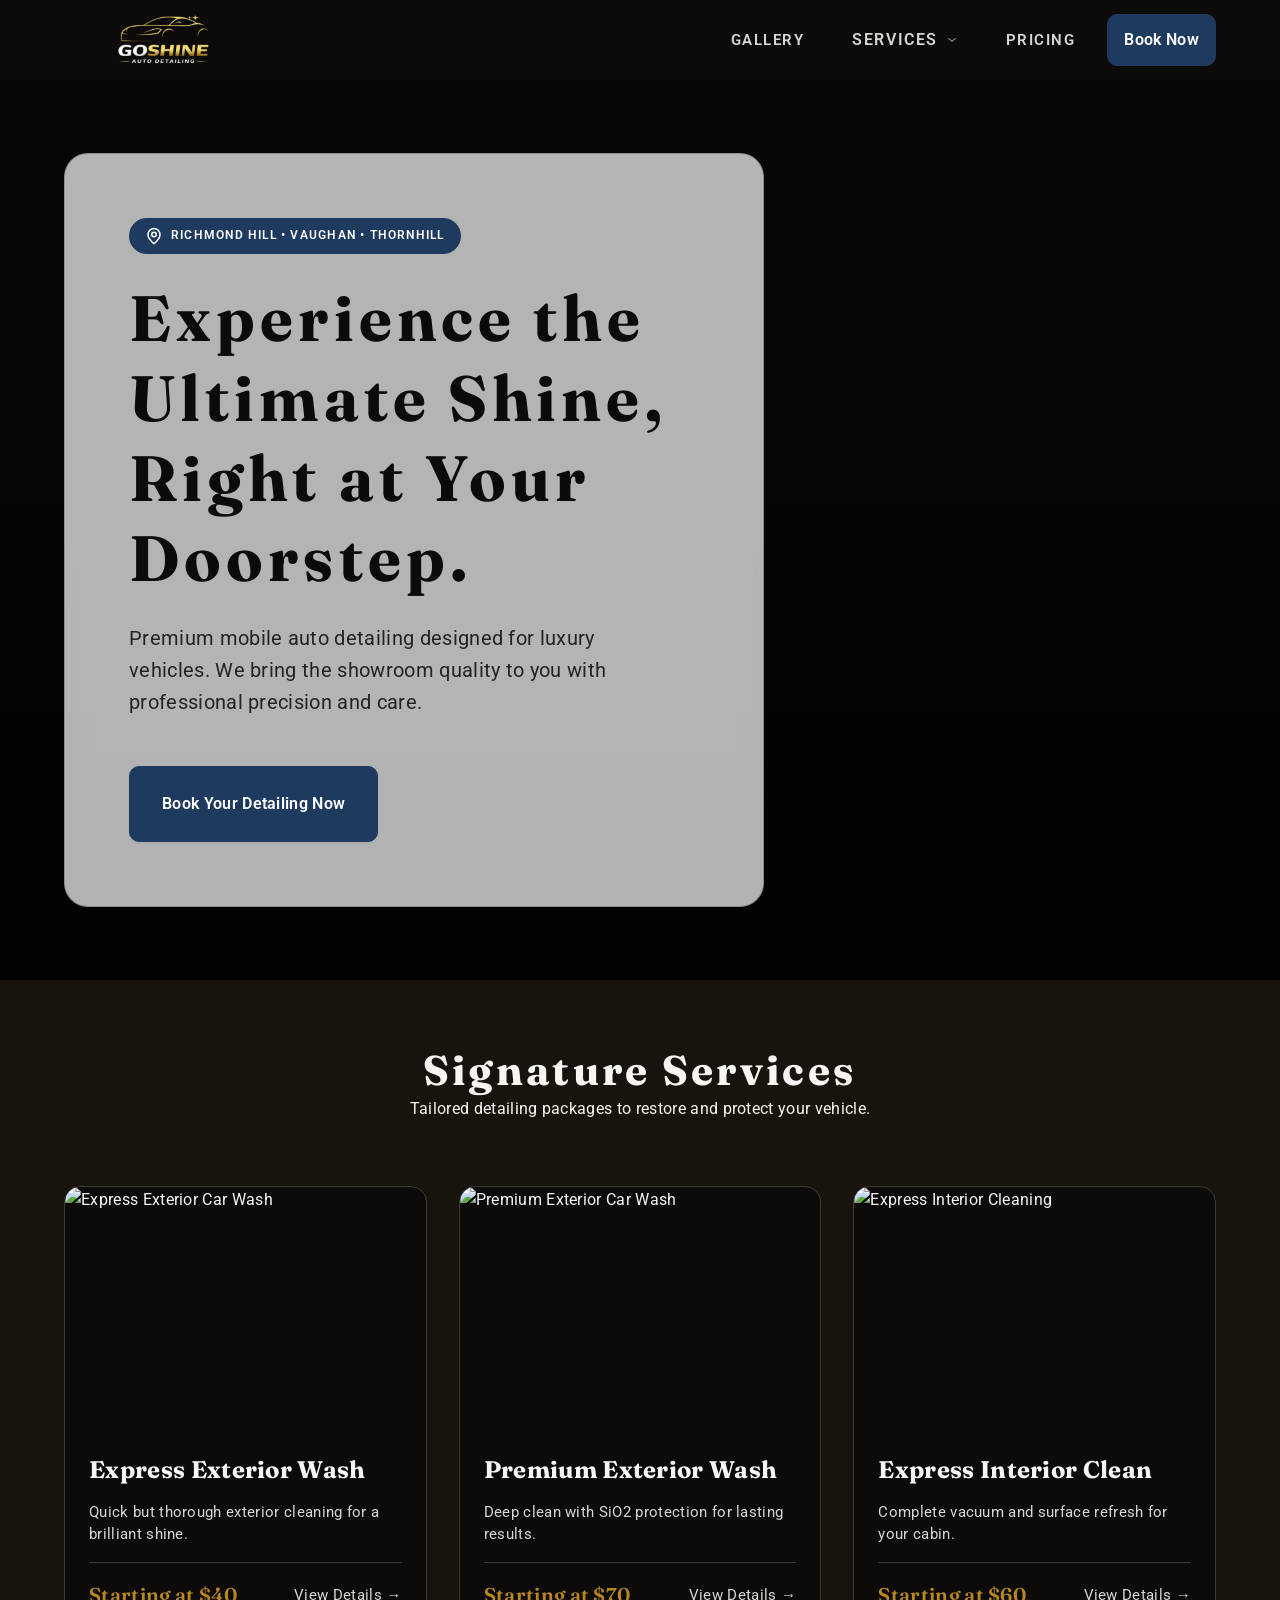
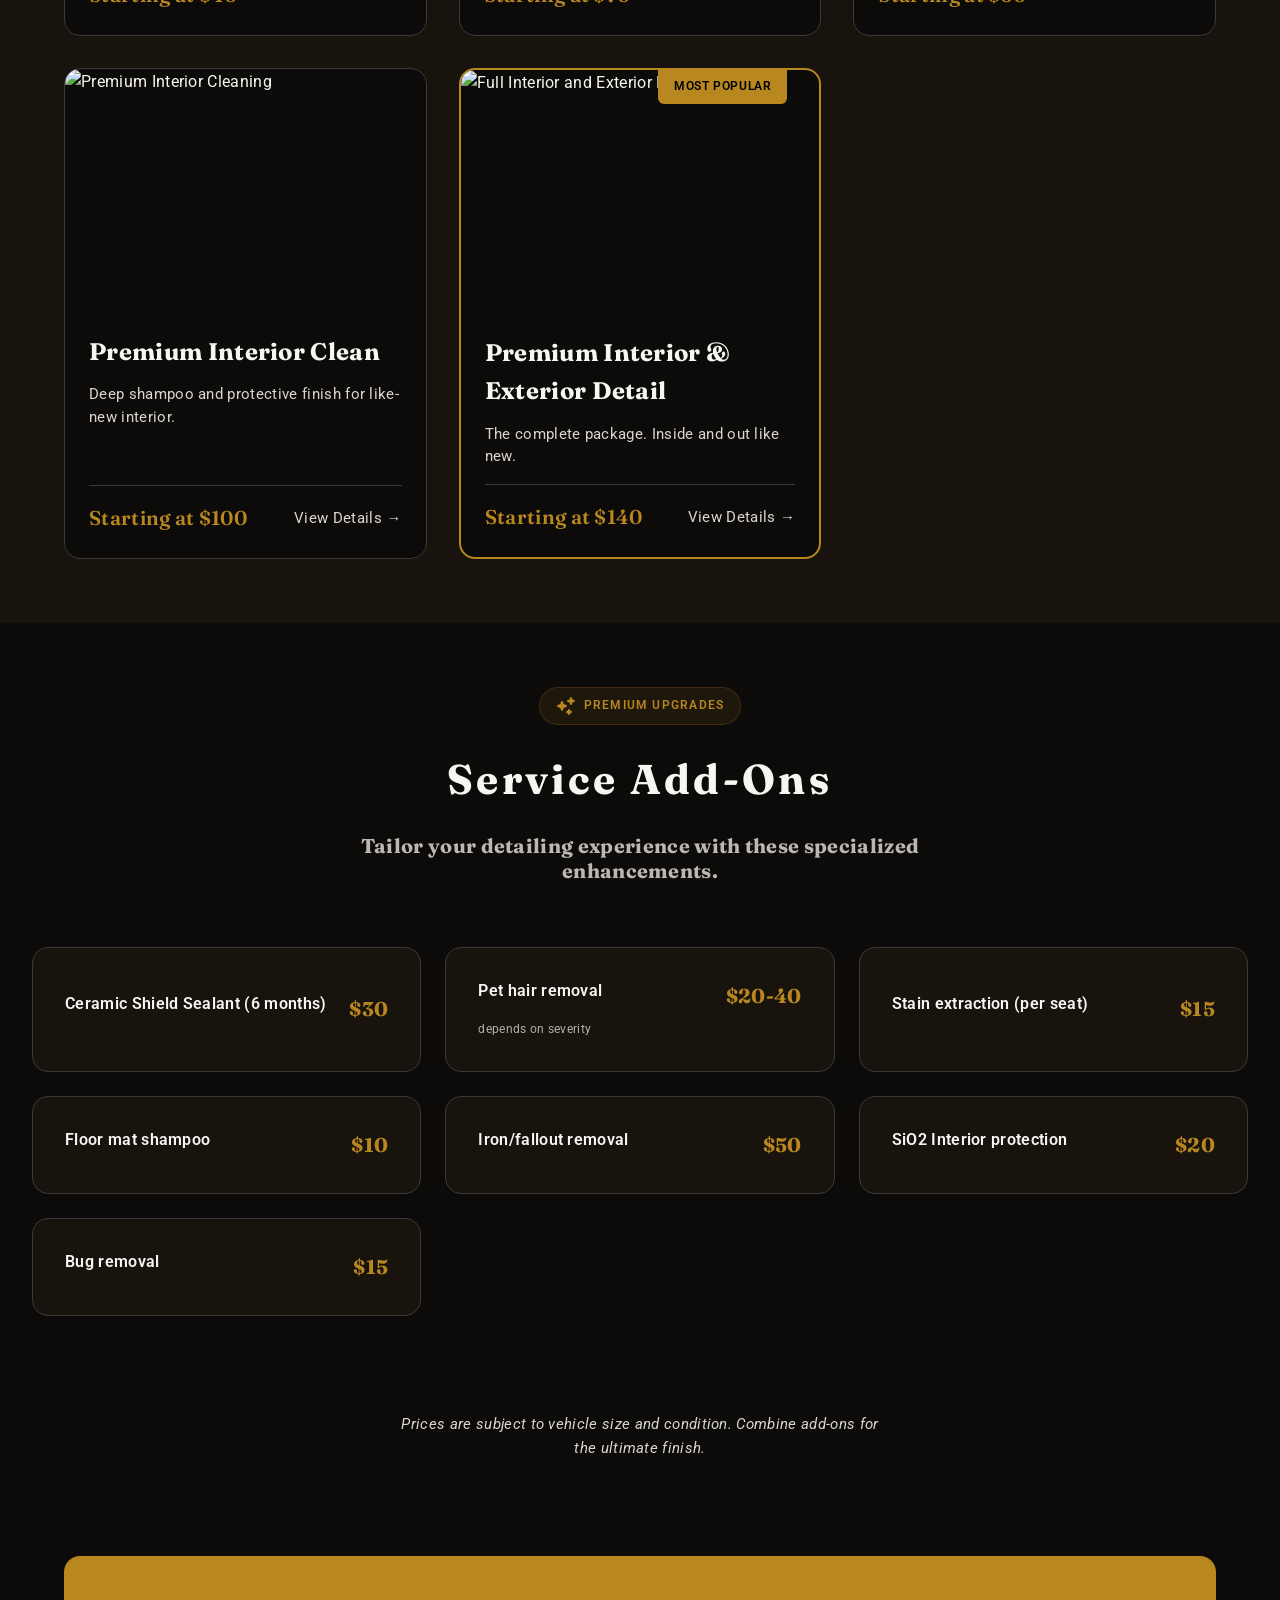
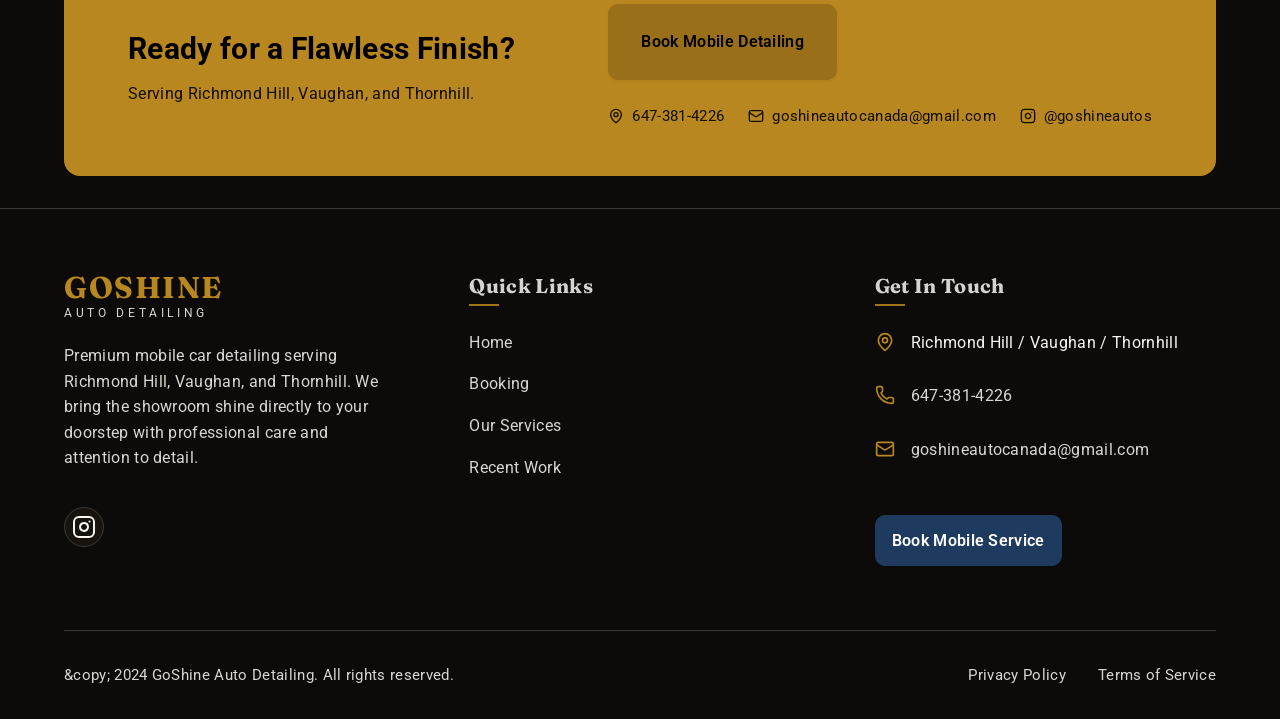
==== commit 465f3b1d: "Commit from TeleportHQ" ====
--- a/index.html
+++ b/index.html
@@ -13,7 +13,7 @@
       content="Professional mobile interior and exterior car detailing services in the Richmond Hill area. Detailing for all vehicles. Book your service today."
     /><meta
       property="og:image"
-      content="https://aheioqhobo.cloudimg.io/v7/_playground-bucket-v2.teleporthq.io_/47fea3ae-00a5-467c-adc6-4e360d4fc31c/9500b003-5b5c-4bd1-be26-4af716f42c86?org_if_sml=1&amp;force_format=original"
+      content="https://aheioqhobo.cloudimg.io/v7/_playground-bucket-v2.teleporthq.io_/47fea3ae-00a5-467c-adc6-4e360d4fc31c/04848f42-fbeb-46ce-a38a-34dc739a299a?org_if_sml=1&amp;force_format=original"
     /><meta
       name="viewport"
       content="width=device-width, initial-scale=1.0"
@@ -50,7 +50,7 @@
     />
     <link
       rel="shortcut icon"
-      href="public/company-logo.png"
+      href="public/logo144x144.png"
       type="icon/png"
       sizes="32x32"
     />
@@ -1036,7 +1036,7 @@
                           stroke-linejoin="round"
                         ></path>
                         <circle r="3" cx="12" cy="10"></circle></svg
-                      ><span>647 381 4226</span></div
+                      ><span>647-381-4226</span></div
                     ></a
                   ><a
                     href="mailto:goshineautocanada@gmail.com?subject="
@@ -1173,8 +1173,9 @@
               });
             </script></div
           ></div
-        ><footer-wrapper class="footer-wrapper"
-          ><!--Footer component--><div class="footer-container1"
+        ><footer-wrapper class="footer-wrapper" rootclassname="footerundefined"
+          ><!--Footer component--><div
+            class="footer-container1 footerroot-class-name"
             ><footer class="footer-root"
               ><div class="footer-container"
                 ><div class="footer-grid"
@@ -1295,7 +1296,7 @@
                             ></path></svg></div
                         ><a href="tel:6473814226"
                           ><div class="footer-link"
-                            ><span>647 381 4226</span></div
+                            ><span>647-381-4226</span></div
                           ></a
                         ></div
                       ><div class="footer-contact-item"
@@ -1395,11 +1396,6 @@
                   });
                 </script></div
               ></div
-            ><nav class="footer-thq-navlinks-elm"
-              ><a href="index.html">Home</a><a href="booking.html">Booking</a
-              ><a href="exterior-services.html">Exterior Services</a
-              ><a href="interior-services.html">Interior Services</a
-              ><a href="full-detail.html">Full Detail</a></nav
             ></div
           ></footer-wrapper
         ></div
--- a/index.css
+++ b/index.css
@@ -206,10 +206,12 @@
   display: contents;
 }
  
-.footer-thq-navlinks-elm {
-  gap: 16px;
-  display: flex;
-  align-items: center;
+
+ 
+@media(max-width: 1600px) {
+  .footer-container2 {
+    display: flex;
+  }
 }
 
 .home-container1 {
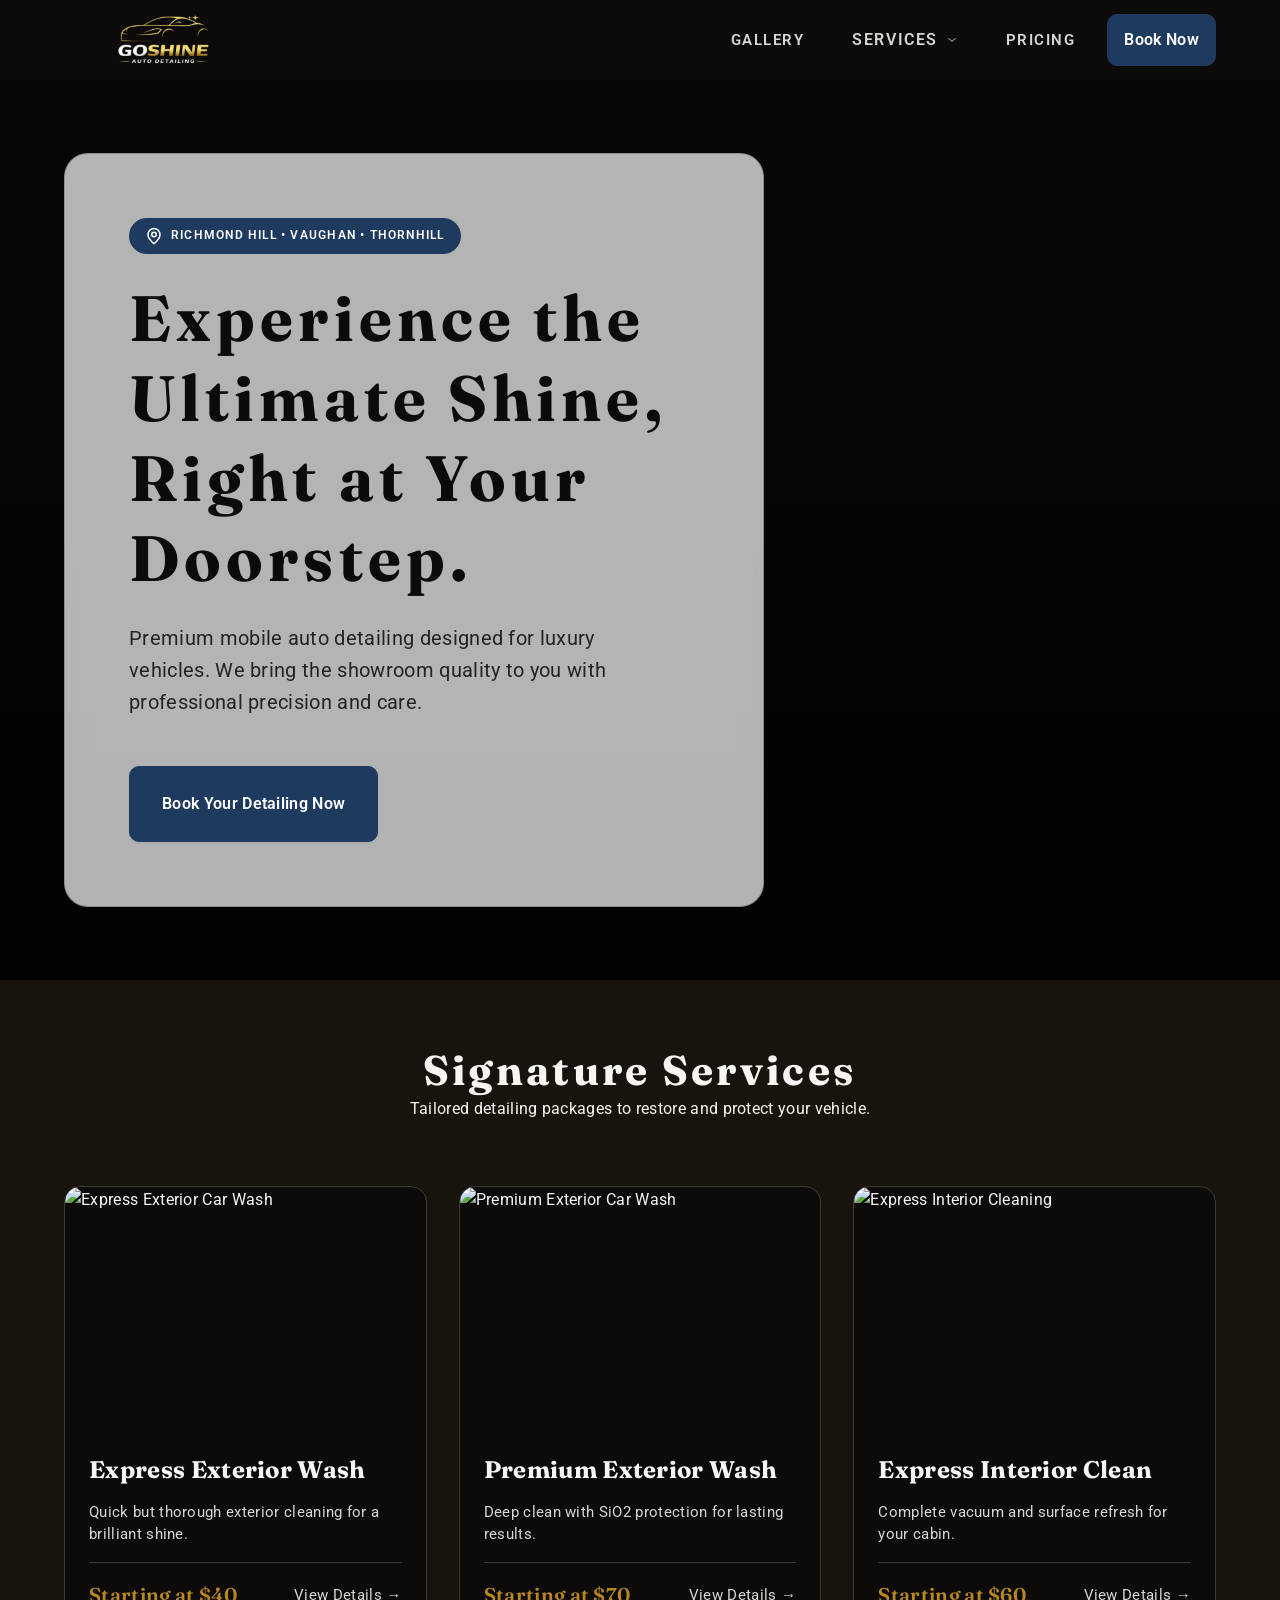
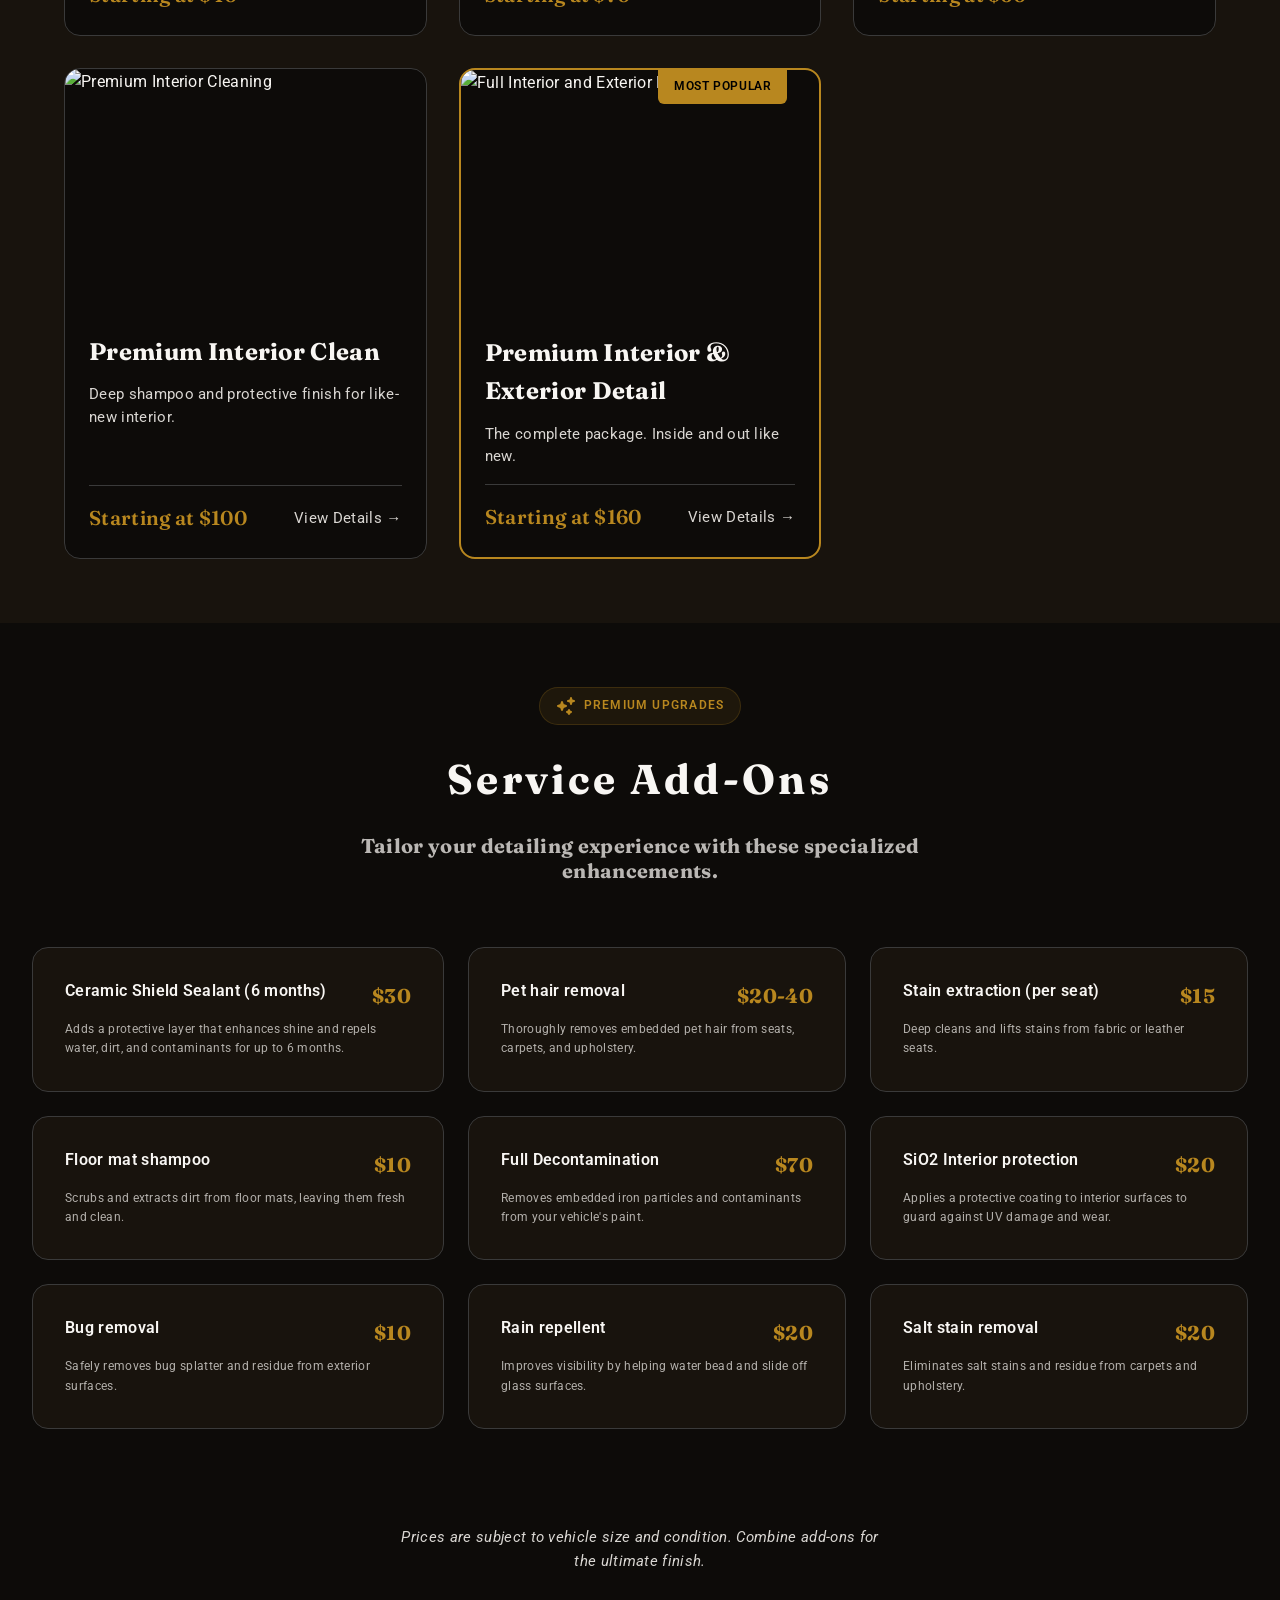
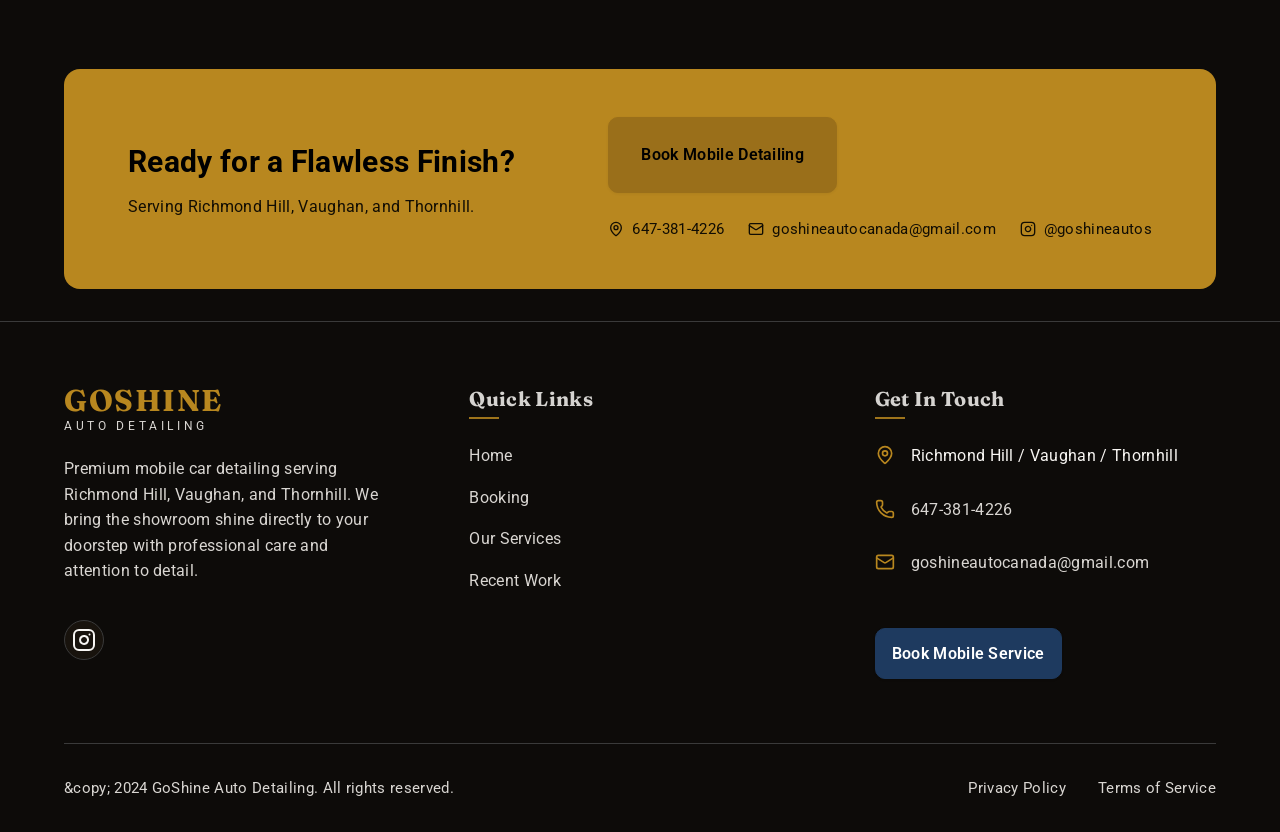
==== commit 0bab5144: "Commit from TeleportHQ" ====
--- a/index.html
+++ b/index.html
@@ -571,7 +571,7 @@
                   ><p class="service-description"
                     >The complete package. Inside and out like new.</p
                   ><div class="service-card-footer"
-                    ><span class="starting-price">Starting at $140</span
+                    ><span class="starting-price">Starting at $160</span
                     ><a
                       href="full-detail.html"
                       class="home-thq-view-details-elm5 view-details"
@@ -929,37 +929,74 @@
                       ><span class="add-ons-name"
                         >Ceramic Shield Sealant (6 months)</span
                       ><span class="add-ons-price">$30</span></div
+                    ><p class="add-ons-note add-ons-thq-add-ons-note-elm1"
+                      >Adds a protective layer that enhances shine and repels
+                      water, dirt, and contaminants for up to 6 months.</p
                     ></div
                   ><div class="add-ons-card"
                     ><div class="add-ons-card-content"
                       ><span class="add-ons-name">Pet hair removal</span
                       ><span class="add-ons-price">$20-40</span></div
-                    ><p class="add-ons-note">depends on severity</p></div
+                    ><p class="add-ons-note"
+                      >Thoroughly removes embedded pet hair from seats, carpets,
+                      and upholstery.</p
+                    ></div
                   ><div class="add-ons-card"
                     ><div class="add-ons-card-content"
                       ><span class="add-ons-name"
                         >Stain extraction (per seat)</span
                       ><span class="add-ons-price">$15</span></div
+                    ><p class="add-ons-note"
+                      >Deep cleans and lifts stains from fabric or leather
+                      seats.</p
                     ></div
                   ><div class="add-ons-card"
                     ><div class="add-ons-card-content"
                       ><span class="add-ons-name">Floor mat shampoo</span
                       ><span class="add-ons-price">$10</span></div
+                    ><p class="add-ons-note"
+                      >Scrubs and extracts dirt from floor mats, leaving them
+                      fresh and clean.</p
                     ></div
                   ><div class="add-ons-card"
                     ><div class="add-ons-card-content"
-                      ><span class="add-ons-name">Iron/fallout removal</span
-                      ><span class="add-ons-price">$50</span></div
+                      ><span class="add-ons-name">Full Decontamination</span
+                      ><span class="add-ons-price">$70 </span></div
+                    ><p class="add-ons-note"
+                      >Removes embedded iron particles and contaminants from
+                      your vehicle's paint.</p
                     ></div
                   ><div class="add-ons-card"
                     ><div class="add-ons-card-content"
                       ><span class="add-ons-name">SiO2 Interior protection</span
                       ><span class="add-ons-price">$20</span></div
+                    ><p class="add-ons-note"
+                      >Applies a protective coating to interior surfaces to
+                      guard against UV damage and wear.</p
                     ></div
                   ><div class="add-ons-card"
                     ><div class="add-ons-card-content"
                       ><span class="add-ons-name">Bug removal</span
-                      ><span class="add-ons-price">$15</span></div
+                      ><span class="add-ons-price">$10</span></div
+                    ><p class="add-ons-note"
+                      >Safely removes bug splatter and residue from exterior
+                      surfaces.</p
+                    ></div
+                  ><div class="add-ons-card"
+                    ><div class="add-ons-card-content"
+                      ><span class="add-ons-name">Rain repellent </span
+                      ><span class="add-ons-price">$20</span></div
+                    ><p class="add-ons-note"
+                      >Improves visibility by helping water bead and slide off
+                      glass surfaces.</p
+                    ></div
+                  ><div class="add-ons-card"
+                    ><div class="add-ons-card-content"
+                      ><span class="add-ons-name">Salt stain removal</span
+                      ><span class="add-ons-price">$20</span></div
+                    ><p class="add-ons-note"
+                      >Eliminates salt stains and residue from carpets and
+                      upholstery.</p
                     ></div
                   ></div
                 ><footer class="add-ons-footer"
--- a/index.css
+++ b/index.css
@@ -176,6 +176,12 @@
  
 .add-ons-container3 {
   display: contents;
+}
+ 
+@media(max-width: 1600px) {
+  .add-ons-thq-add-ons-note-elm1 {
+    width: 346px;
+  }
 }
 
 .footer-wrapper {
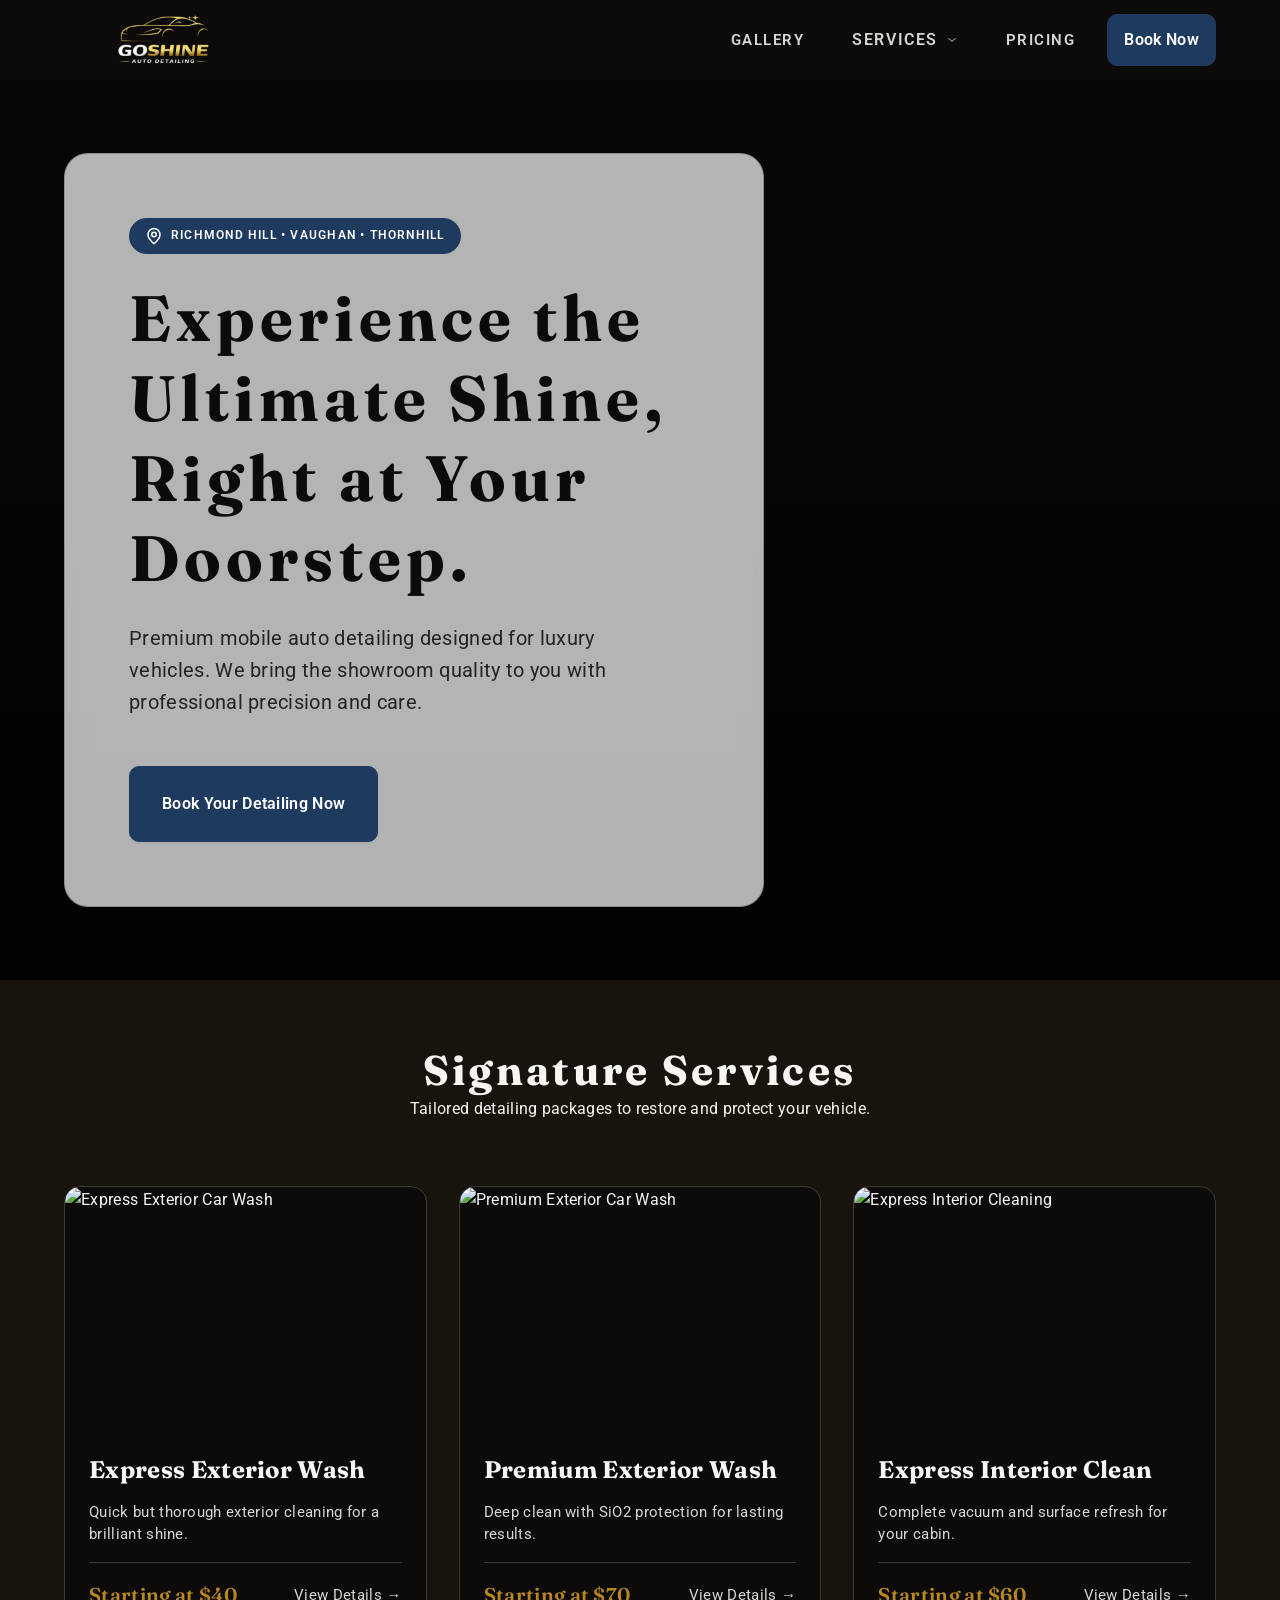
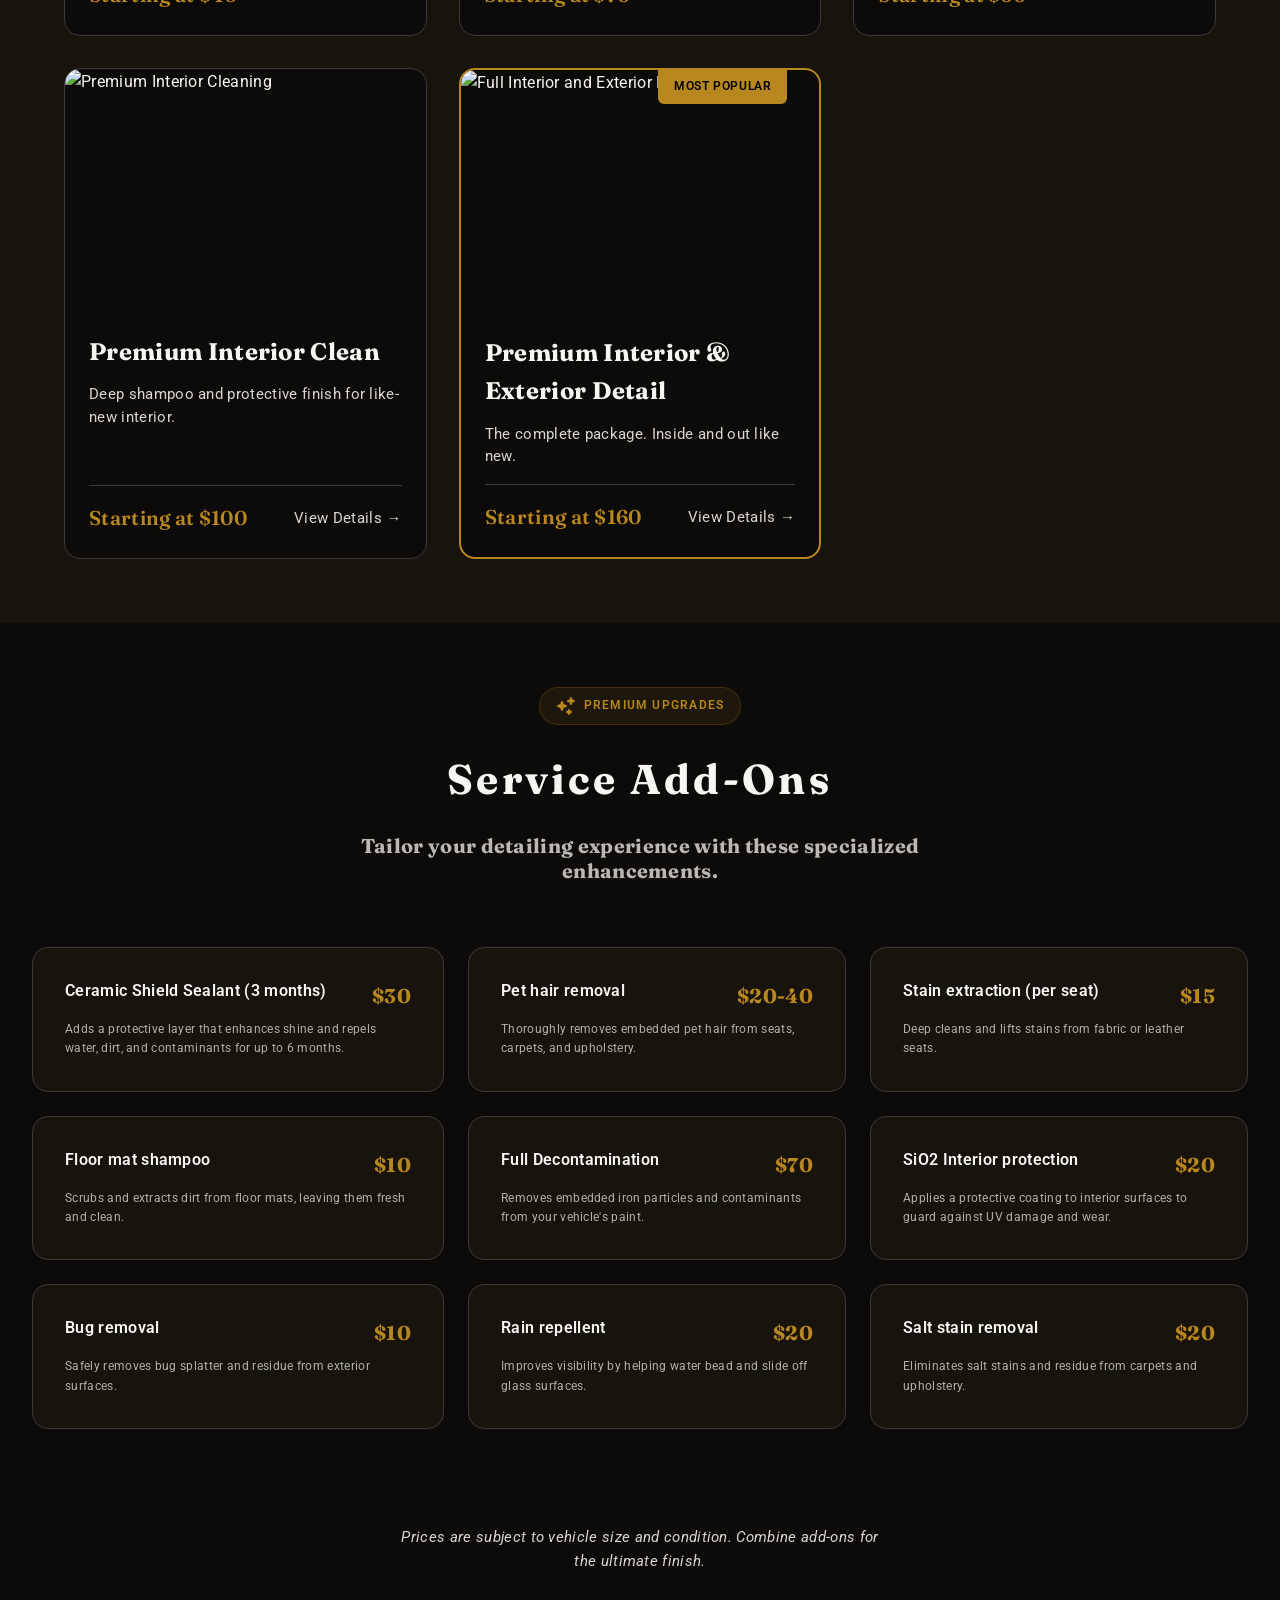
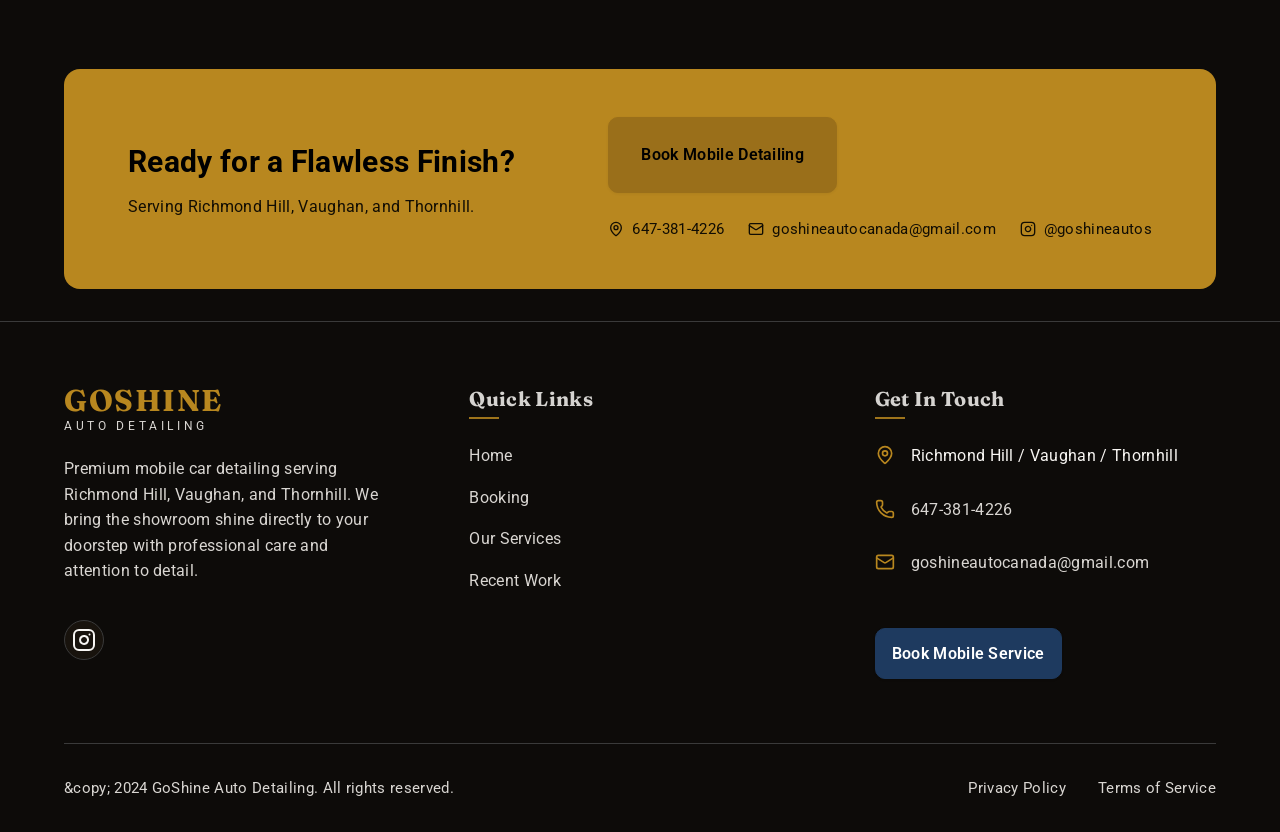
==== commit b825a55a: "Commit from TeleportHQ" ====
--- a/index.html
+++ b/index.html
@@ -927,7 +927,7 @@
                   ><div class="add-ons-card"
                     ><div class="add-ons-card-content"
                       ><span class="add-ons-name"
-                        >Ceramic Shield Sealant (6 months)</span
+                        >Ceramic Shield Sealant (3 months)</span
                       ><span class="add-ons-price">$30</span></div
                     ><p class="add-ons-note add-ons-thq-add-ons-note-elm1"
                       >Adds a protective layer that enhances shine and repels
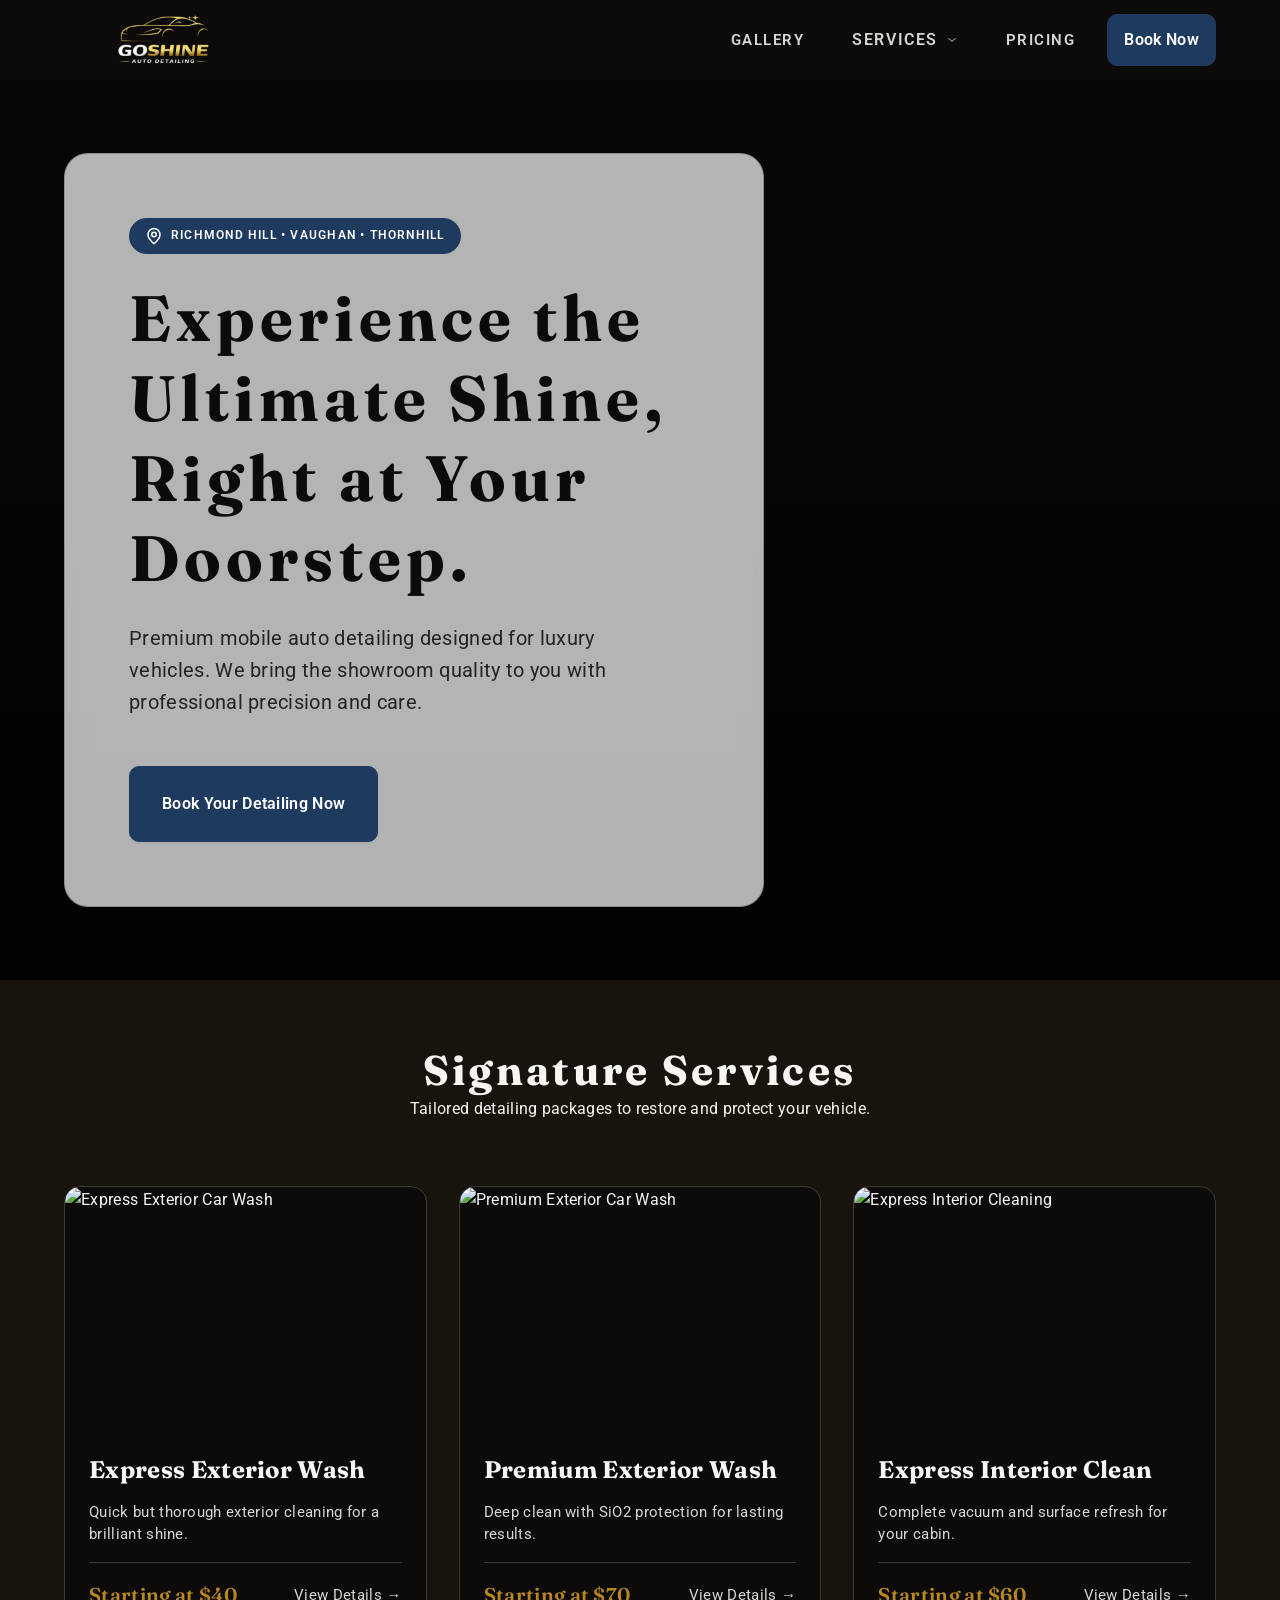
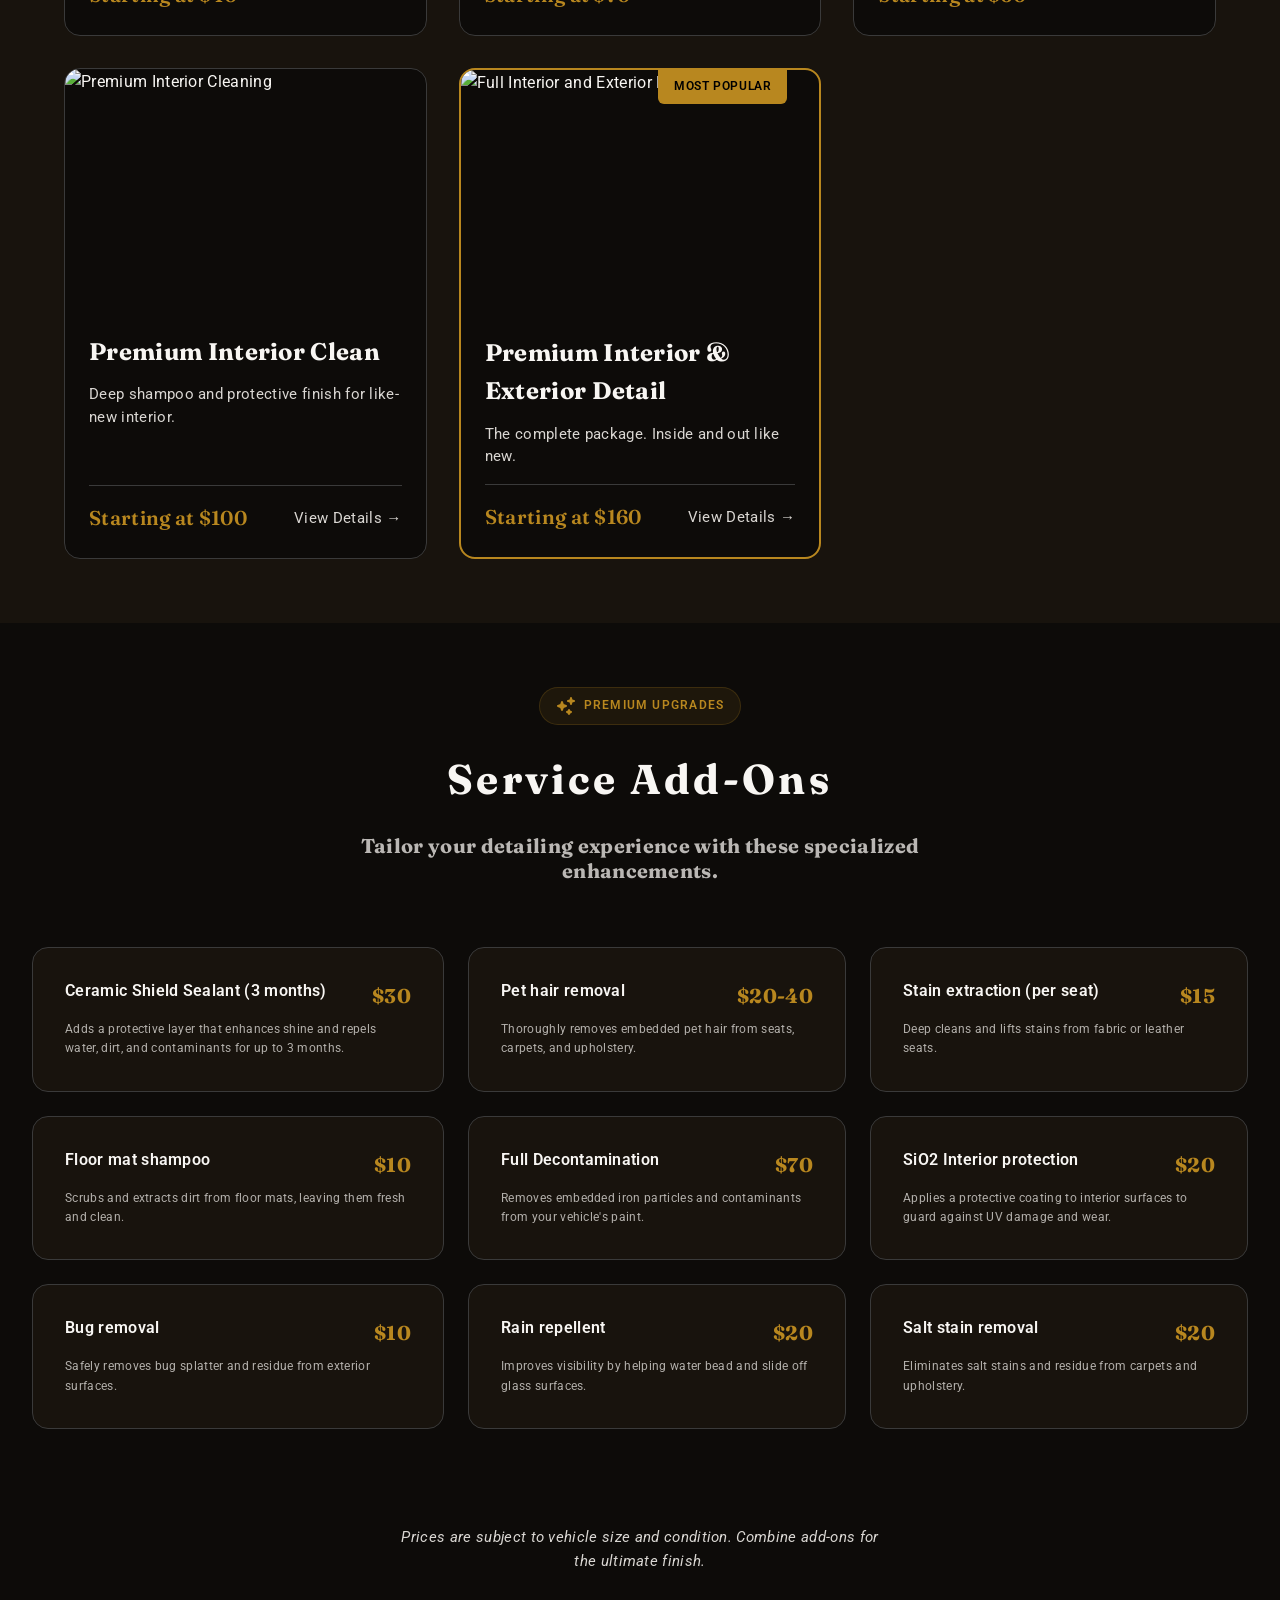
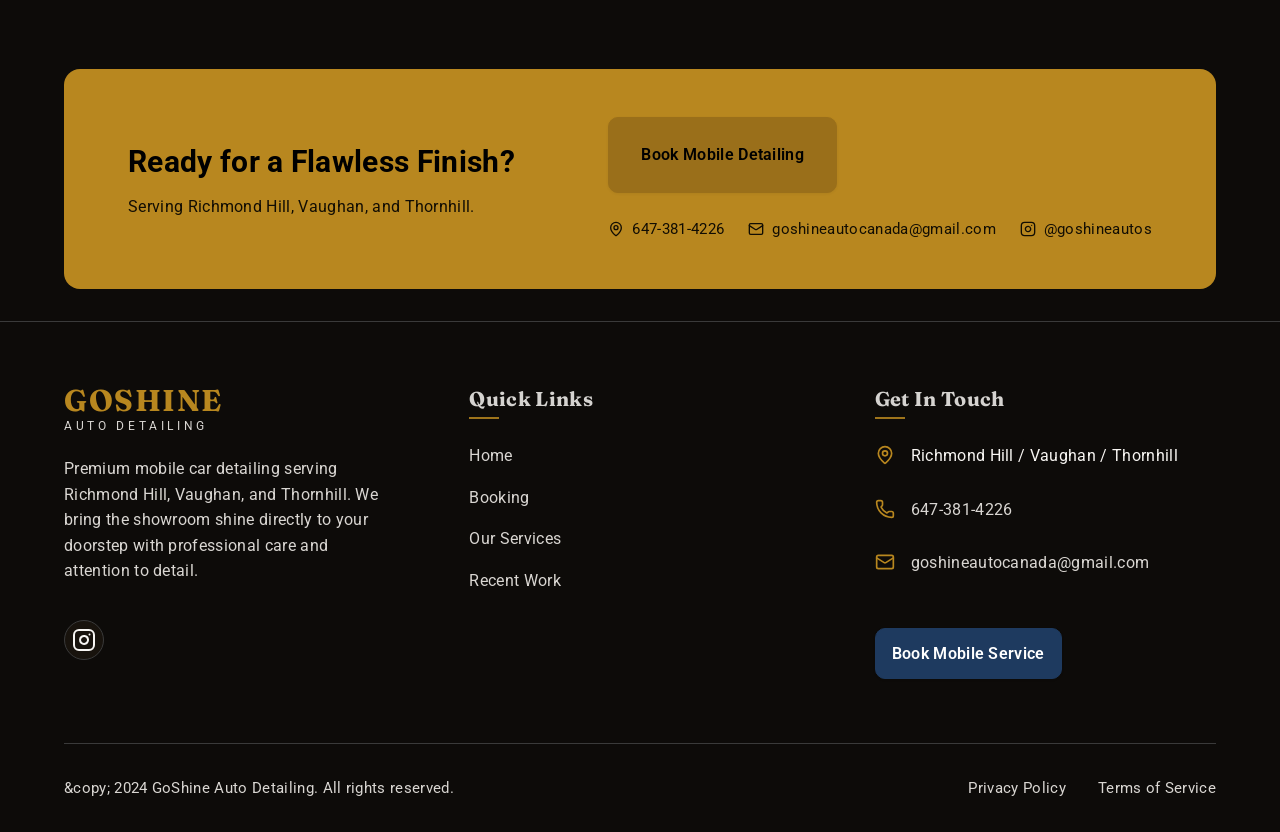
==== commit 5aecec2c: "Commit from TeleportHQ" ====
--- a/index.html
+++ b/index.html
@@ -931,7 +931,7 @@
                       ><span class="add-ons-price">$30</span></div
                     ><p class="add-ons-note add-ons-thq-add-ons-note-elm1"
                       >Adds a protective layer that enhances shine and repels
-                      water, dirt, and contaminants for up to 6 months.</p
+                      water, dirt, and contaminants for up to 3 months.</p
                     ></div
                   ><div class="add-ons-card"
                     ><div class="add-ons-card-content"
